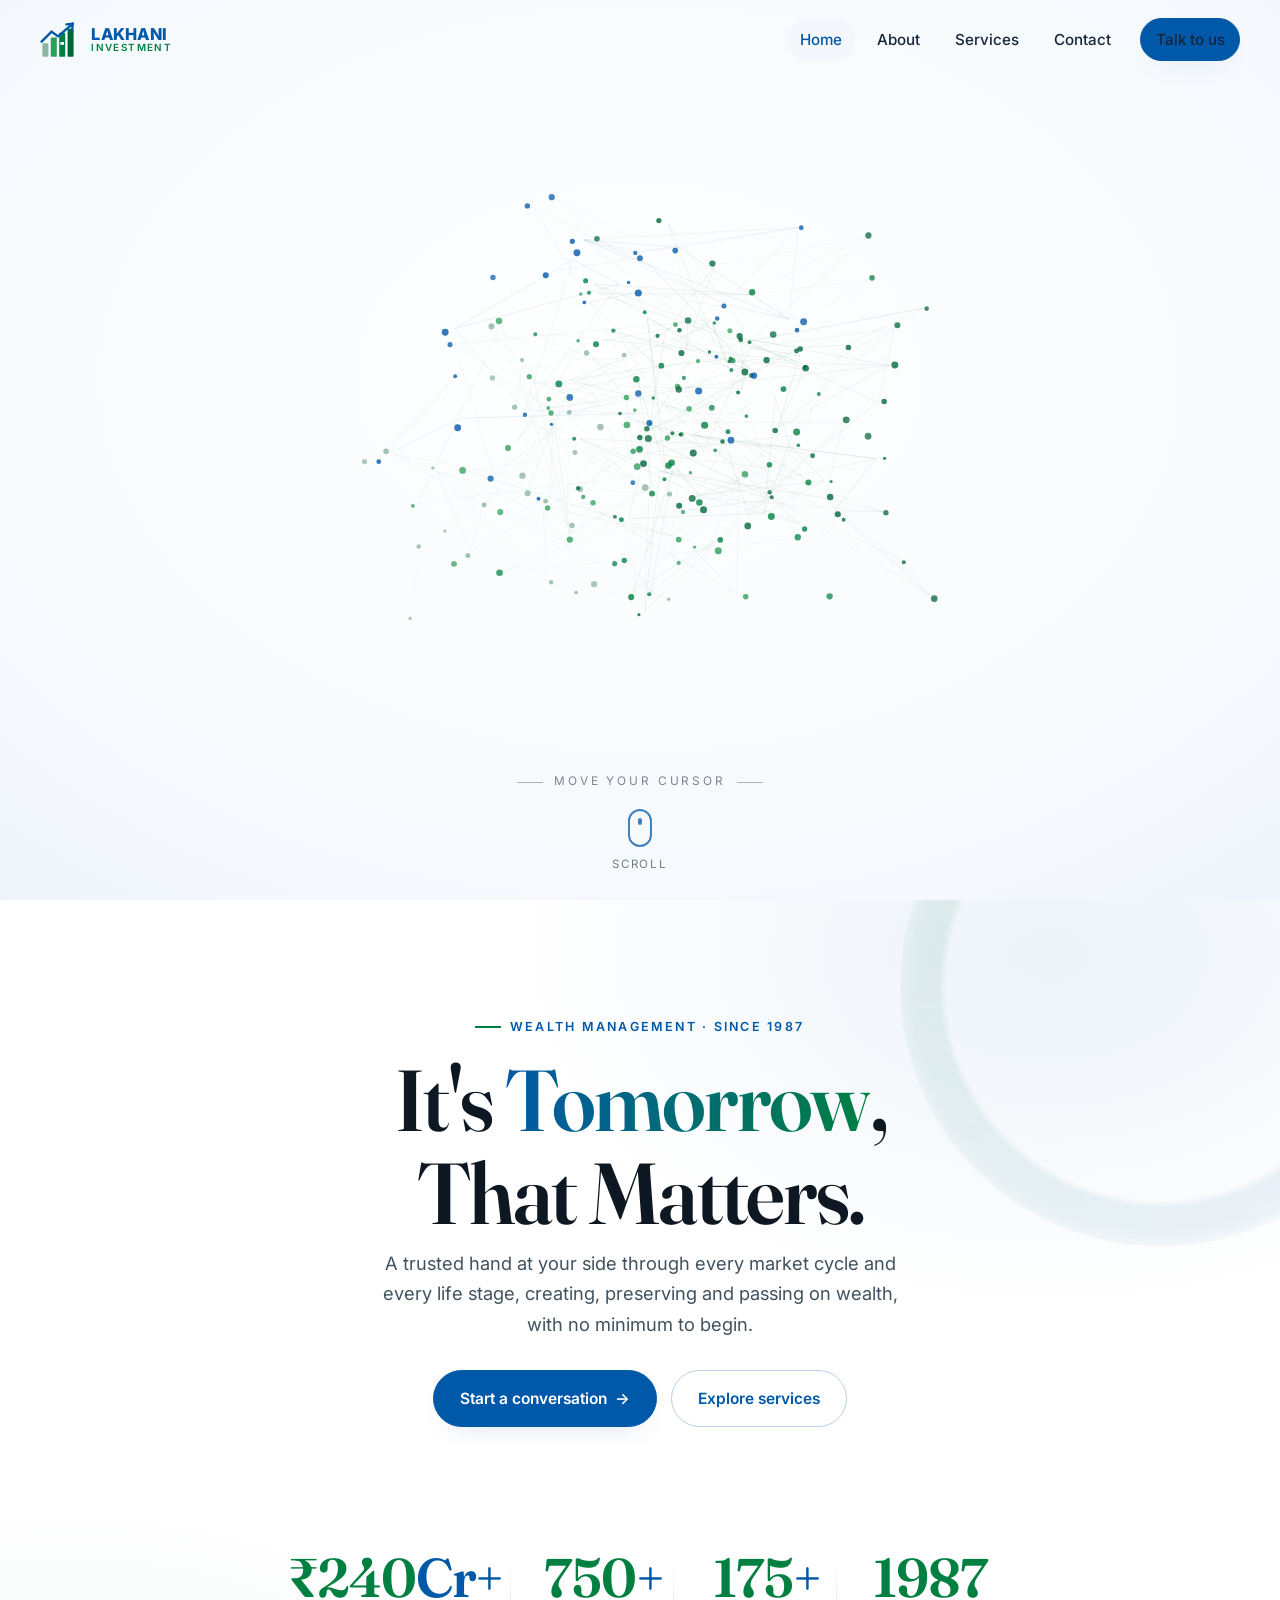
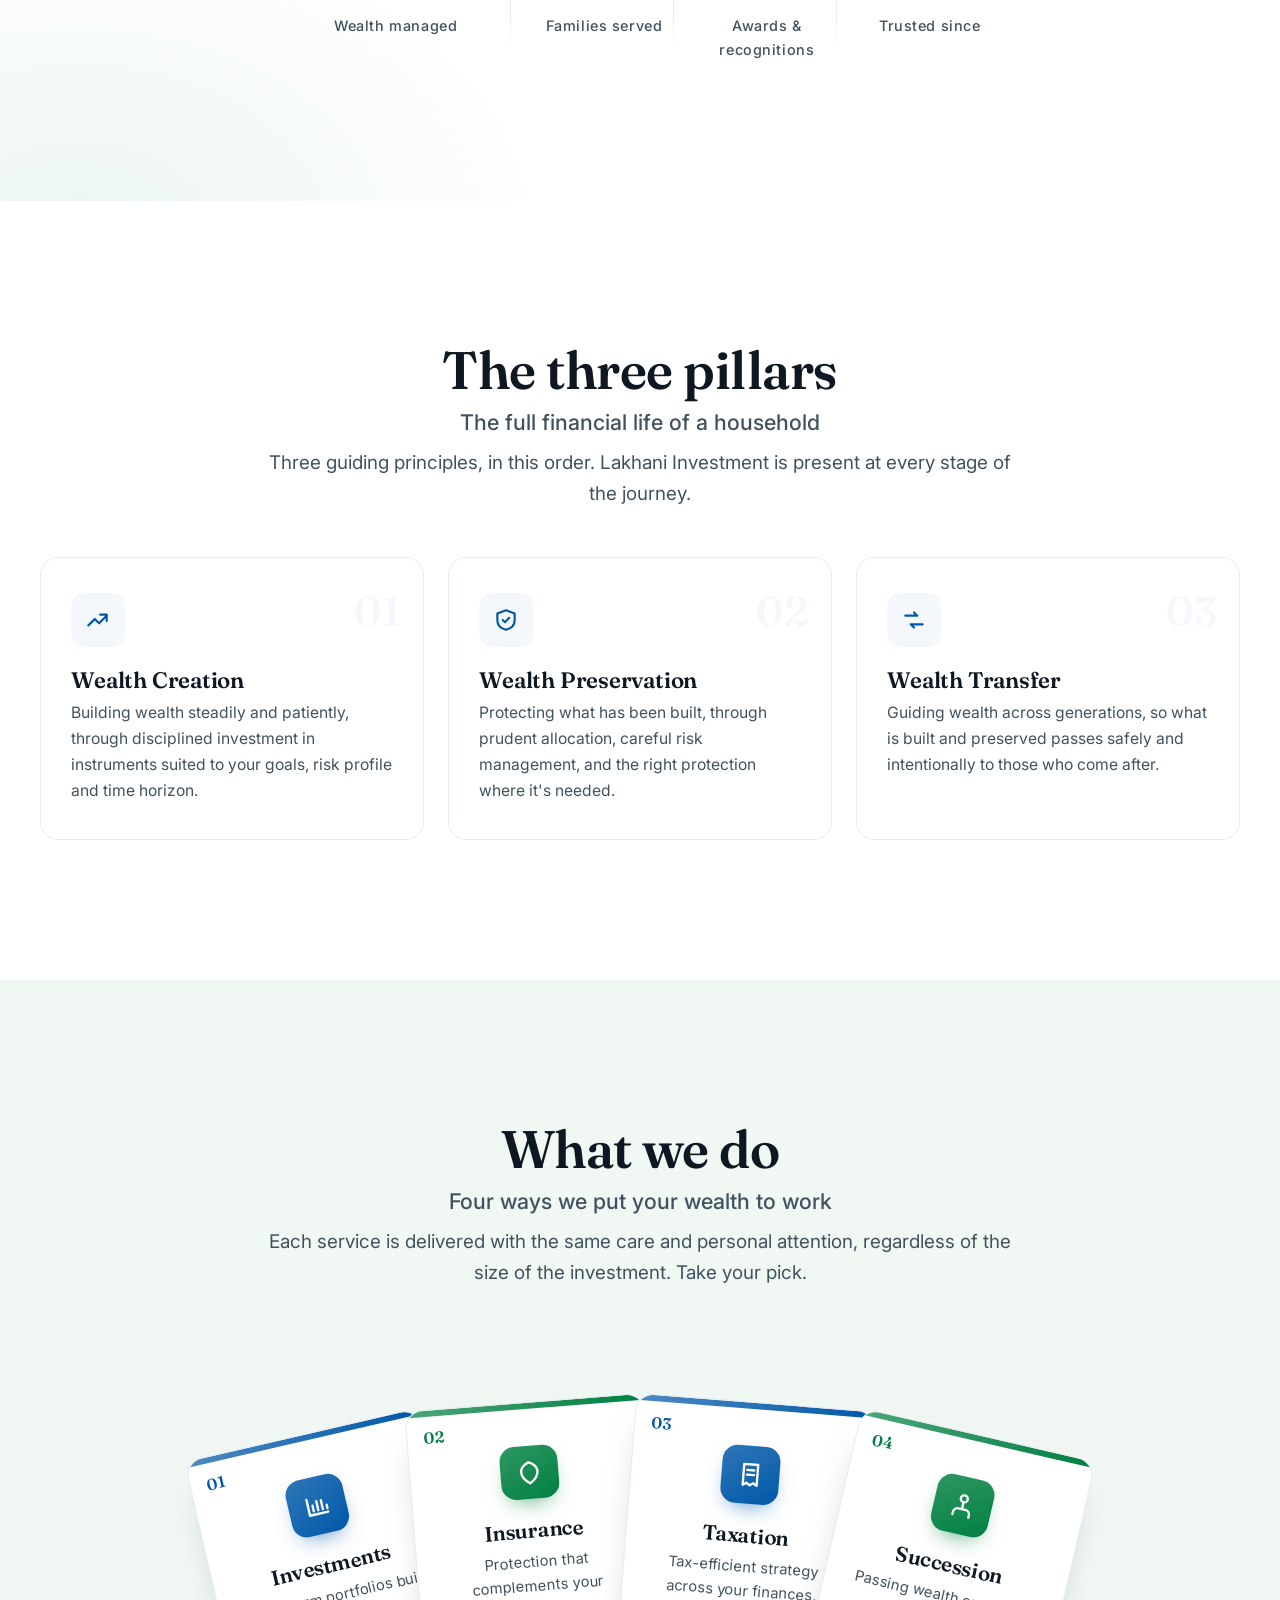
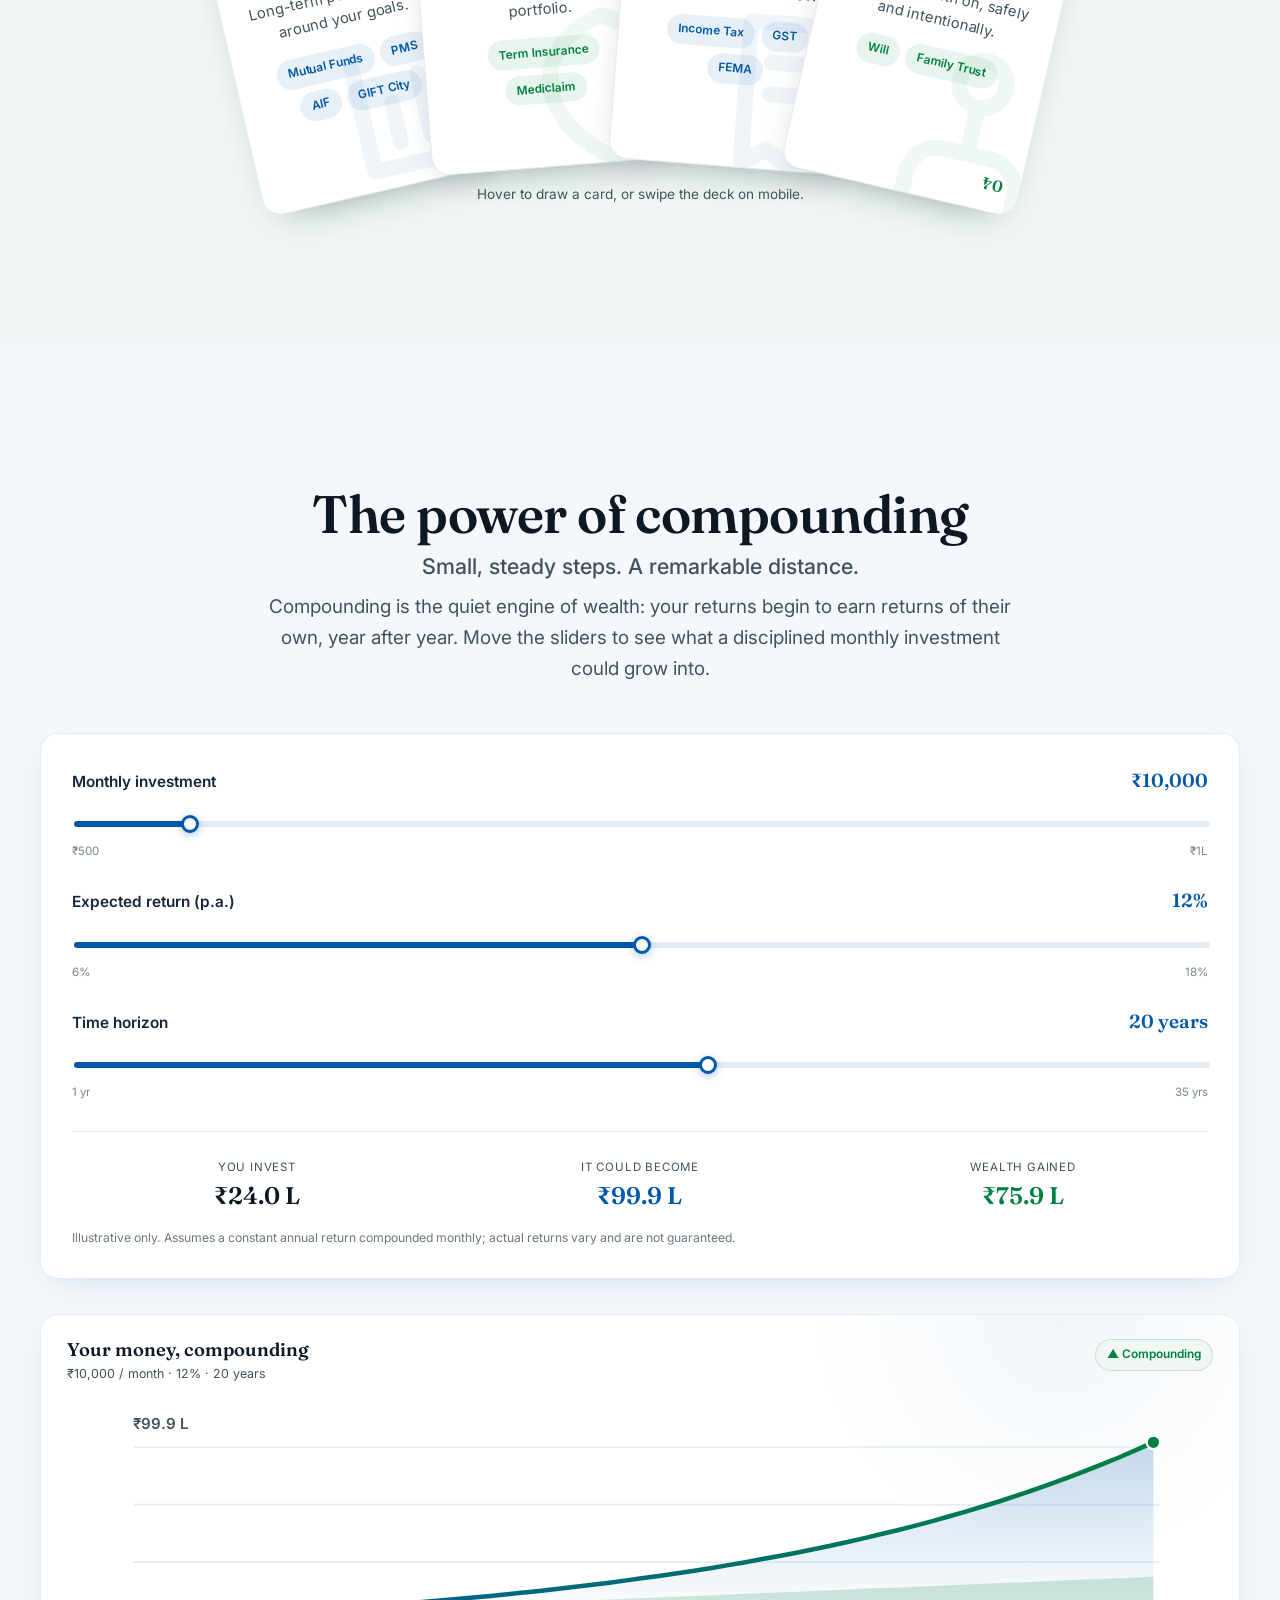
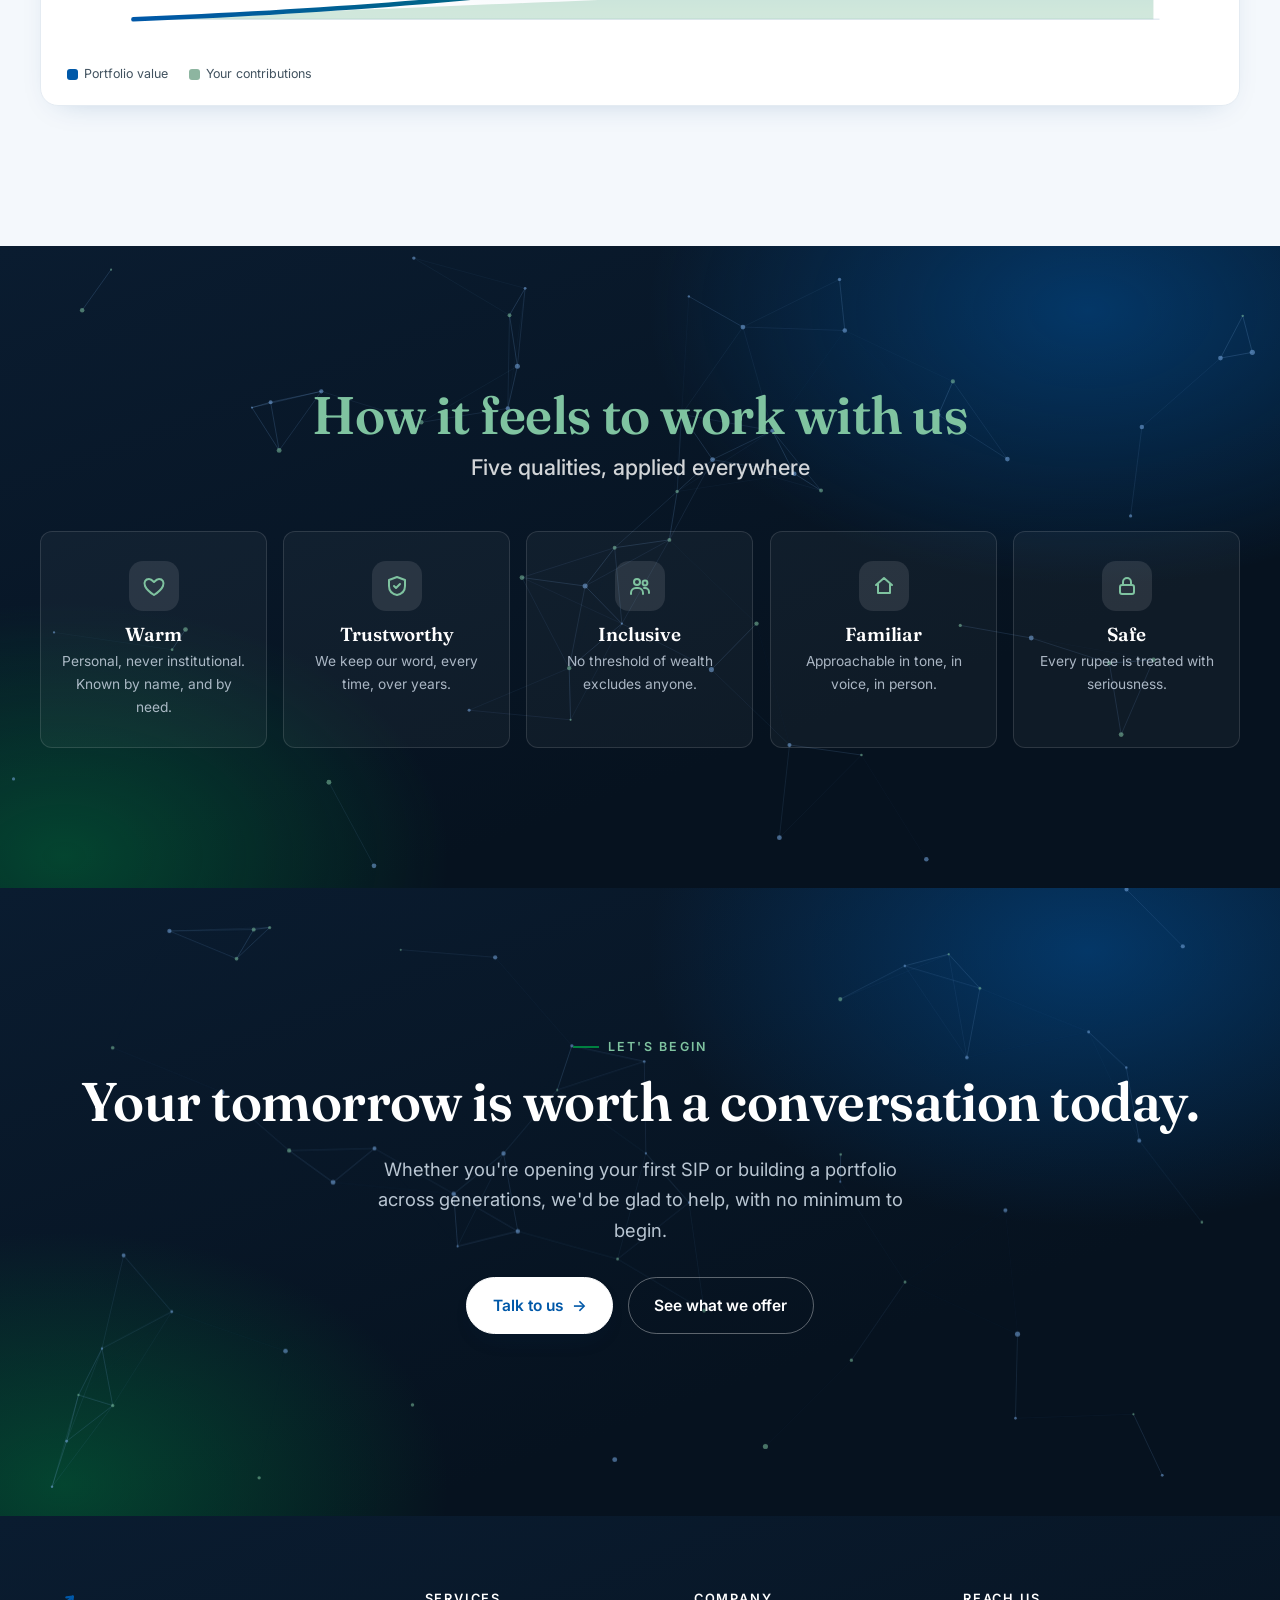
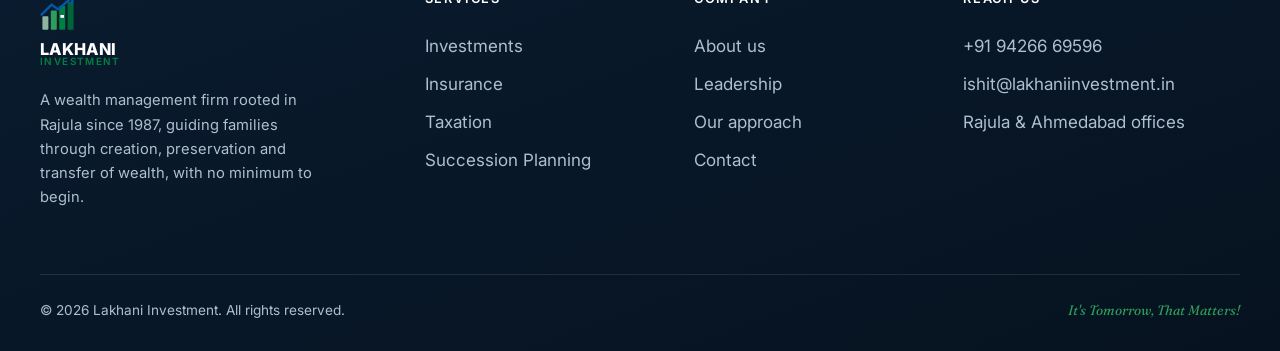
==== index.html @ 60e050d9 "Split services into dedicated detail pages Turn services.html into an overview hub (card deck linkin" ====
<!DOCTYPE html>
<html lang="en">
<head>
  <meta charset="UTF-8" />
  <meta name="viewport" content="width=device-width, initial-scale=1.0" />
  <title>Lakhani Investment · It's Tomorrow, That Matters!</title>
  <meta name="description" content="Lakhani Investment is a wealth management firm rooted in Rajula, Gujarat since 1987, helping families create, preserve and transfer wealth. No minimum to begin." />
  <link rel="icon" type="image/png" href="assets/logo.png" />
  <link rel="preconnect" href="https://fonts.googleapis.com" />
  <link rel="preconnect" href="https://fonts.gstatic.com" crossorigin />
  <link href="https://fonts.googleapis.com/css2?family=Fraunces:ital,opsz,wght@0,9..144,500;0,9..144,600;0,9..144,700;1,9..144,500;1,9..144,600&family=Inter:wght@400;500;600;700;800&display=swap" rel="stylesheet" />
  <link rel="stylesheet" href="css/styles.css" />
</head>
<body>
  <div id="nav-root"></div>

  <!-- ============ INTERACTIVE INTRO ============ -->
  <section class="intro" id="top">
    <canvas id="logo-canvas"></canvas>
    <p class="intro-hint">Move your cursor</p>
    <a class="scroll-cue" href="#hero-content" aria-label="Scroll to content"><span class="mouse"></span>Scroll</a>
  </section>

  <!-- ============ HERO MESSAGE ============ -->
  <section class="hero-content" id="hero-content">
    <div class="hero-accent" data-parallax="0.06" aria-hidden="true"></div>
    <div class="wrap">
      <div class="hero-inner center">
        <span class="eyebrow reveal">Wealth management · since 1987</span>
        <h1 class="reveal" data-delay="1">It's <span class="grad">Tomorrow</span>,<br />That Matters.</h1>
        <p class="sub reveal" data-delay="2">A trusted hand at your side through every market cycle and every life stage, creating, preserving and passing on wealth, with no minimum to begin.</p>
        <div class="hero-cta reveal" data-delay="3">
          <a class="btn" href="contact.html#talk">Start a conversation <span class="arr">→</span></a>
          <a class="btn btn--ghost" href="services.html">Explore services</a>
        </div>
        <div class="stats-strip reveal" data-delay="4">
          <div class="stat">
            <div class="num">₹<span data-count="240">0</span><span class="suf">Cr+</span></div>
            <div class="lbl">Wealth managed</div>
          </div>
          <div class="stat">
            <div class="num"><span data-count="750">0</span><span class="suf">+</span></div>
            <div class="lbl">Families served</div>
          </div>
          <div class="stat">
            <div class="num"><span data-count="175">0</span><span class="suf">+</span></div>
            <div class="lbl">Awards &amp; recognitions</div>
          </div>
          <div class="stat">
            <div class="num"><span data-count="1987" data-group="false">0</span></div>
            <div class="lbl">Trusted since</div>
          </div>
        </div>
      </div>
    </div>
  </section>

  <!-- ============ THREE PILLARS ============ -->
  <section class="section">
    <div class="wrap">
      <div class="section-head center reveal">
        <span class="eyebrow">The three pillars</span>
        <h2>The full financial life of a household</h2>
        <p class="lead">Three guiding principles, in this order. Lakhani Investment is present at every stage of the journey.</p>
      </div>
      <div class="pillars">
        <article class="pillar reveal" data-delay="1">
          <div class="picon">
            <svg width="26" height="26" viewBox="0 0 24 24" fill="none" stroke="currentColor" stroke-width="2" stroke-linecap="round" stroke-linejoin="round"><path d="M3 17l6-6 4 4 7-7"/><path d="M14 7h6v6"/></svg>
          </div>
          <h3>Wealth Creation</h3>
          <p>Building wealth steadily and patiently, through disciplined investment in instruments suited to your goals, risk profile and time horizon.</p>
        </article>
        <article class="pillar reveal" data-delay="2">
          <div class="picon">
            <svg width="26" height="26" viewBox="0 0 24 24" fill="none" stroke="currentColor" stroke-width="2" stroke-linecap="round" stroke-linejoin="round"><path d="M12 3l8 3v6c0 5-3.5 8-8 9-4.5-1-8-4-8-9V6z"/><path d="M9 12l2 2 4-4"/></svg>
          </div>
          <h3>Wealth Preservation</h3>
          <p>Protecting what has been built, through prudent allocation, careful risk management, and the right protection where it's needed.</p>
        </article>
        <article class="pillar reveal" data-delay="3">
          <div class="picon">
            <svg width="26" height="26" viewBox="0 0 24 24" fill="none" stroke="currentColor" stroke-width="2" stroke-linecap="round" stroke-linejoin="round"><path d="M4 8h11l-3-3M20 16H9l3 3"/></svg>
          </div>
          <h3>Wealth Transfer</h3>
          <p>Guiding wealth across generations, so what is built and preserved passes safely and intentionally to those who come after.</p>
        </article>
      </div>
    </div>
  </section>

  <!-- ============ SERVICES PREVIEW ============ -->
  <section class="section tint-green">
    <div class="wrap">
      <div class="section-head center reveal">
        <span class="eyebrow">What we do</span>
        <h2>Four ways we put your wealth to work</h2>
        <p class="lead">Each service is delivered with the same care and personal attention, regardless of the size of the investment. Take your pick.</p>
      </div>

      <div class="deck reveal" data-delay="1">
        <a class="deck-card" style="--rot:-13deg;--lift:32px;--z:1" id="investments" href="investments.html">
          <span class="dc-rank tl">01</span>
          <span class="dc-rank br">01</span>
          <span class="dc-suit"><svg viewBox="0 0 24 24" fill="none" stroke="currentColor" stroke-width="2" stroke-linecap="round" stroke-linejoin="round"><path d="M4 19V5M4 19h16M8 16v-5M12 16V8M16 16v-8M20 16v-3"/></svg></span>
          <span class="dc-icon"><svg width="28" height="28" viewBox="0 0 24 24" fill="none" stroke="currentColor" stroke-width="2" stroke-linecap="round" stroke-linejoin="round"><path d="M4 19V5M4 19h16M8 16v-5M12 16V8M16 16v-8M20 16v-3"/></svg></span>
          <h3>Investments</h3>
          <p>Long-term portfolios built around your goals.</p>
          <ul><li>Mutual Funds</li><li>PMS</li><li>AIF</li><li>GIFT City</li></ul>
          <span class="dc-draw">Draw this card <span class="arr">→</span></span>
        </a>

        <a class="deck-card is-green" style="--rot:-4.5deg;--lift:7px;--z:2" id="insurance" href="insurance.html">
          <span class="dc-rank tl">02</span>
          <span class="dc-rank br">02</span>
          <span class="dc-suit"><svg viewBox="0 0 24 24" fill="none" stroke="currentColor" stroke-width="2" stroke-linecap="round" stroke-linejoin="round"><path d="M12 3s7 2 7 8c0 5-4 8-7 10-3-2-7-5-7-10 0-6 7-8 7-8z"/></svg></span>
          <span class="dc-icon"><svg width="28" height="28" viewBox="0 0 24 24" fill="none" stroke="currentColor" stroke-width="2" stroke-linecap="round" stroke-linejoin="round"><path d="M12 3s7 2 7 8c0 5-4 8-7 10-3-2-7-5-7-10 0-6 7-8 7-8z"/></svg></span>
          <h3>Insurance</h3>
          <p>Protection that complements your portfolio.</p>
          <ul><li>Term Insurance</li><li>Mediclaim</li></ul>
          <span class="dc-draw">Draw this card <span class="arr">→</span></span>
        </a>

        <a class="deck-card" style="--rot:4.5deg;--lift:7px;--z:3" id="taxation" href="taxation.html">
          <span class="dc-rank tl">03</span>
          <span class="dc-rank br">03</span>
          <span class="dc-suit"><svg viewBox="0 0 24 24" fill="none" stroke="currentColor" stroke-width="2" stroke-linecap="round" stroke-linejoin="round"><path d="M6 3h12v18l-3-2-3 2-3-2-3 2zM9 8h6M9 12h6"/></svg></span>
          <span class="dc-icon"><svg width="28" height="28" viewBox="0 0 24 24" fill="none" stroke="currentColor" stroke-width="2" stroke-linecap="round" stroke-linejoin="round"><path d="M6 3h12v18l-3-2-3 2-3-2-3 2zM9 8h6M9 12h6"/></svg></span>
          <h3>Taxation</h3>
          <p>Tax-efficient strategy across your finances.</p>
          <ul><li>Income Tax</li><li>GST</li><li>FEMA</li></ul>
          <span class="dc-draw">Draw this card <span class="arr">→</span></span>
        </a>

        <a class="deck-card is-green" style="--rot:13deg;--lift:32px;--z:4" id="succession" href="succession.html">
          <span class="dc-rank tl">04</span>
          <span class="dc-rank br">04</span>
          <span class="dc-suit"><svg viewBox="0 0 24 24" fill="none" stroke="currentColor" stroke-width="2" stroke-linecap="round" stroke-linejoin="round"><path d="M12 3a3 3 0 100 6 3 3 0 000-6zM5 21v-2a4 4 0 014-4h6a4 4 0 014 4v2M12 9v6"/></svg></span>
          <span class="dc-icon"><svg width="28" height="28" viewBox="0 0 24 24" fill="none" stroke="currentColor" stroke-width="2" stroke-linecap="round" stroke-linejoin="round"><path d="M12 3a3 3 0 100 6 3 3 0 000-6zM5 21v-2a4 4 0 014-4h6a4 4 0 014 4v2M12 9v6"/></svg></span>
          <h3>Succession</h3>
          <p>Passing wealth on, safely and intentionally.</p>
          <ul><li>Will</li><li>Family Trust</li></ul>
          <span class="dc-draw">Draw this card <span class="arr">→</span></span>
        </a>
      </div>
      <p class="deck-hint reveal" data-delay="2">Hover to draw a card, or swipe the deck on mobile.</p>
    </div>
  </section>

  <!-- ============ POWER OF COMPOUNDING ============ -->
  <section class="section tint" id="compounding">
    <div class="wrap">
      <div class="section-head center reveal">
        <span class="eyebrow">The power of compounding</span>
        <h2>Small, steady steps. A remarkable distance.</h2>
        <p class="lead">Compounding is the quiet engine of wealth: your returns begin to earn returns of their own, year after year. Move the sliders to see what a disciplined monthly investment could grow into.</p>
      </div>

      <div class="calc reveal" data-delay="1">
        <!-- controls -->
        <div class="calc-controls">
          <div class="ctrl">
            <div class="ctrl-top"><label for="cMonthly">Monthly investment</label><output id="oMonthly">₹10,000</output></div>
            <input id="cMonthly" type="range" min="500" max="100000" step="500" value="10000" />
            <div class="ctrl-scale"><span>₹500</span><span>₹1L</span></div>
          </div>
          <div class="ctrl">
            <div class="ctrl-top"><label for="cRate">Expected return (p.a.)</label><output id="oRate">12%</output></div>
            <input id="cRate" type="range" min="6" max="18" step="0.5" value="12" />
            <div class="ctrl-scale"><span>6%</span><span>18%</span></div>
          </div>
          <div class="ctrl">
            <div class="ctrl-top"><label for="cYears">Time horizon</label><output id="oYears">20 years</output></div>
            <input id="cYears" type="range" min="1" max="35" step="1" value="20" />
            <div class="ctrl-scale"><span>1 yr</span><span>35 yrs</span></div>
          </div>

          <div class="calc-outputs">
            <div class="co">
              <span class="co-lbl">You invest</span>
              <span class="co-val" id="oInvested">₹24.0 L</span>
            </div>
            <div class="co is-grow">
              <span class="co-lbl">It could become</span>
              <span class="co-val" id="oValue">₹1.00 Cr</span>
            </div>
            <div class="co is-gain">
              <span class="co-lbl">Wealth gained</span>
              <span class="co-val" id="oGain">₹75.9 L</span>
            </div>
          </div>
          <p class="calc-note">Illustrative only. Assumes a constant annual return compounded monthly; actual returns vary and are not guaranteed.</p>
        </div>

        <!-- chart -->
        <div class="chart-card reveal" data-delay="1">
          <div class="cc-top">
            <div>
              <span class="cc-title">Your money, compounding</span>
              <span class="cc-sub" id="ccSub">₹10,000 / month · 12% · 20 years</span>
            </div>
            <span class="cc-badge">▲ Compounding</span>
          </div>
          <svg class="growth-chart" id="compChart" viewBox="0 0 760 170" role="img" aria-label="A chart showing how monthly investments compound into a larger portfolio value over time">
            <defs>
              <linearGradient id="ccArea" x1="0" y1="0" x2="0" y2="1">
                <stop offset="0" stop-color="#0058a8" stop-opacity="0.22" />
                <stop offset="1" stop-color="#0058a8" stop-opacity="0" />
              </linearGradient>
              <linearGradient id="ccLine" x1="0" y1="0" x2="1" y2="0">
                <stop offset="0" stop-color="#0058a8" />
                <stop offset="1" stop-color="#008040" />
              </linearGradient>
            </defs>
            <g class="cc-grid">
              <line x1="44" y1="146" x2="724" y2="146" />
              <line x1="44" y1="108" x2="724" y2="108" />
              <line x1="44" y1="70" x2="724" y2="70" />
              <line x1="44" y1="32" x2="724" y2="32" />
            </g>
            <path class="gl-area" id="cValArea" d="" fill="url(#ccArea)" />
            <path class="gl-contrib" id="cConArea" d="" />
            <path class="gl-line" id="cValLine" d="" fill="none" stroke="url(#ccLine)" stroke-width="3" pathLength="1" />
            <circle class="gl-end" id="cEnd" r="4.5" cx="0" cy="0" />
            <text class="cc-ymax" id="cYMax" x="44" y="20">₹1 Cr</text>
          </svg>
          <div class="cc-foot">
            <span><i class="k blue"></i>Portfolio value</span>
            <span><i class="k green"></i>Your contributions</span>
          </div>
        </div>
      </div>
    </div>
  </section>

  <!-- ============ BRAND PERSONALITY ============ -->
  <section class="section ink-bg" data-fx-net data-fx-dark>
    <div class="wrap">
      <div class="section-head center reveal">
        <span class="eyebrow" style="color:#7fc3a0">How it feels to work with us</span>
        <h2>Five qualities, applied everywhere</h2>
      </div>
      <div class="values">
        <div class="value reveal" data-delay="1">
          <div class="vicon"><svg width="24" height="24" viewBox="0 0 24 24" fill="none" stroke="currentColor" stroke-width="2" stroke-linecap="round" stroke-linejoin="round"><path d="M12 21s-7-4.5-9-9C1.5 8 3.5 5 7 5c2 0 3 1 5 3 2-2 3-3 5-3 3.5 0 5.5 3 4 7-2 4.5-9 9-9 9z"/></svg></div>
          <h4>Warm</h4><p>Personal, never institutional. Known by name, and by need.</p>
        </div>
        <div class="value reveal" data-delay="2">
          <div class="vicon"><svg width="24" height="24" viewBox="0 0 24 24" fill="none" stroke="currentColor" stroke-width="2" stroke-linecap="round" stroke-linejoin="round"><path d="M12 3l8 3v6c0 5-3.5 8-8 9-4.5-1-8-4-8-9V6z"/><path d="M9 12l2 2 4-4"/></svg></div>
          <h4>Trustworthy</h4><p>We keep our word, every time, over years.</p>
        </div>
        <div class="value reveal" data-delay="3">
          <div class="vicon"><svg width="24" height="24" viewBox="0 0 24 24" fill="none" stroke="currentColor" stroke-width="2" stroke-linecap="round" stroke-linejoin="round"><circle cx="9" cy="8" r="3"/><circle cx="17" cy="9" r="2.4"/><path d="M3 20v-1a5 5 0 015-5h2a5 5 0 015 5v1M16 14h1a4 4 0 014 4v1"/></svg></div>
          <h4>Inclusive</h4><p>No threshold of wealth excludes anyone.</p>
        </div>
        <div class="value reveal" data-delay="4">
          <div class="vicon"><svg width="24" height="24" viewBox="0 0 24 24" fill="none" stroke="currentColor" stroke-width="2" stroke-linecap="round" stroke-linejoin="round"><path d="M4 11l8-7 8 7M6 10v9h12v-9"/></svg></div>
          <h4>Familiar</h4><p>Approachable in tone, in voice, in person.</p>
        </div>
        <div class="value reveal" data-delay="4">
          <div class="vicon"><svg width="24" height="24" viewBox="0 0 24 24" fill="none" stroke="currentColor" stroke-width="2" stroke-linecap="round" stroke-linejoin="round"><rect x="5" y="11" width="14" height="9" rx="2"/><path d="M8 11V8a4 4 0 018 0v3"/></svg></div>
          <h4>Safe</h4><p>Every rupee is treated with seriousness.</p>
        </div>
      </div>
    </div>
  </section>

  <!-- ============ CTA ============ -->
  <section class="section ink-bg cta-band" data-fx-net data-fx-dark>
    <div class="wrap">
      <div class="reveal">
        <span class="eyebrow" style="color:#7fc3a0">Let's begin</span>
        <h2>Your tomorrow is worth a conversation today.</h2>
        <p>Whether you're opening your first SIP or building a portfolio across generations, we'd be glad to help, with no minimum to begin.</p>
        <div class="hero-cta">
          <a class="btn btn--white" href="contact.html#talk">Talk to us <span class="arr">→</span></a>
          <a class="btn btn--ghost" style="color:#fff;border-color:rgba(255,255,255,0.35)" href="services.html">See what we offer</a>
        </div>
      </div>
    </div>
  </section>

  <div id="footer-root"></div>

  <script src="js/components.js"></script>
  <script src="js/main.js"></script>
  <script src="js/hero.js"></script>
  <script src="js/fx.js"></script>
  <script src="js/compound.js"></script>
</body>
</html>
---- css/styles.css ----
/* ============================================================
   Lakhani Investment - brand stylesheet
   Blue #0058A8 (primary) · Green #008040 (secondary)
   Fraunces (headlines) · Inter (body)
   ============================================================ */

:root {
  --blue: #0058a8;
  --blue-deep: #003f7d;
  --blue-ink: #16263a;
  --green: #008040;
  --green-soft: #2e9e5b;
  --green-muted: #8db5a0;
  --ink: #0e1822;
  --body: #41525f;
  --line: #e4ebf2;
  --bg: #ffffff;
  --bg-tint: #f4f8fc;
  --bg-tint-green: #f1f8f3;
  --white: #ffffff;

  --serif: "Fraunces", Georgia, "Times New Roman", serif;
  --sans: "Inter", system-ui, -apple-system, "Segoe UI", sans-serif;

  --maxw: 1200px;
  --radius: 18px;
  --radius-sm: 12px;
  --shadow: 0 18px 50px -24px rgba(0, 63, 125, 0.35);
  --shadow-soft: 0 10px 30px -18px rgba(0, 63, 125, 0.28);
  --ease: cubic-bezier(0.22, 1, 0.36, 1);
}

* { box-sizing: border-box; }

html { scroll-behavior: smooth; -webkit-text-size-adjust: 100%; }

body {
  margin: 0;
  font-family: var(--sans);
  color: var(--body);
  background: var(--bg);
  line-height: 1.65;
  font-size: 17px;
  overflow-x: hidden;
  -webkit-font-smoothing: antialiased;
}

h1, h2, h3, h4 {
  font-family: var(--serif);
  color: var(--ink);
  font-weight: 600;
  line-height: 1.08;
  letter-spacing: -0.01em;
  margin: 0 0 0.4em;
  font-optical-sizing: auto;
}

p { margin: 0 0 1.1em; }
a { color: var(--blue); text-decoration: none; }
img { max-width: 100%; display: block; }

.wrap { width: min(100% - 44px, var(--maxw)); margin-inline: auto; }
.narrow { width: min(100% - 44px, 820px); margin-inline: auto; }

.eyebrow {
  font-family: var(--sans);
  font-weight: 600;
  font-size: 0.78rem;
  letter-spacing: 0.18em;
  text-transform: uppercase;
  color: var(--blue);
  display: inline-flex;
  align-items: center;
  gap: 0.55rem;
  margin-bottom: 1rem;
}
.eyebrow::before {
  content: "";
  width: 26px; height: 2px;
  background: var(--green);
  display: inline-block;
}

.lead { font-size: 1.18rem; color: var(--body); }

/* ---------- buttons ---------- */
.btn {
  --bg: var(--blue);
  display: inline-flex;
  align-items: center;
  gap: 0.55rem;
  padding: 0.92rem 1.6rem;
  border-radius: 999px;
  font-family: var(--sans);
  font-weight: 600;
  font-size: 0.97rem;
  background: var(--bg);
  color: #fff;
  border: 1.5px solid var(--bg);
  cursor: pointer;
  transition: transform 0.35s var(--ease), box-shadow 0.35s var(--ease), background 0.3s;
  box-shadow: var(--shadow-soft);
}
.btn:hover { transform: translateY(-3px); box-shadow: 0 22px 40px -20px rgba(0,63,125,0.55); }
.btn .arr { transition: transform 0.35s var(--ease); }
.btn:hover .arr { transform: translateX(4px); }
.btn--ghost {
  background: transparent; color: var(--blue);
  border-color: rgba(0,88,168,0.28); box-shadow: none;
}
.btn--ghost:hover { background: var(--blue); color: #fff; border-color: var(--blue); }
.btn--green { --bg: var(--green); }
.btn--white { --bg: #fff; color: var(--blue); border-color: #fff; }

/* ---------- header / nav ---------- */
.site-header {
  position: fixed;
  inset: 0 0 auto 0;
  z-index: 100;
  padding: 18px 0;
  transition: background 0.4s var(--ease), padding 0.4s var(--ease), box-shadow 0.4s var(--ease);
}
.site-header.scrolled {
  background: rgba(255,255,255,0.82);
  backdrop-filter: saturate(150%) blur(14px);
  -webkit-backdrop-filter: saturate(150%) blur(14px);
  padding: 11px 0;
  box-shadow: 0 1px 0 var(--line), 0 12px 30px -26px rgba(0,63,125,0.5);
}
.nav { display: flex; align-items: center; justify-content: space-between; gap: 1.5rem; }
.brand { display: flex; align-items: center; gap: 0.7rem; }
.brand .logo-icon { width: 40px; height: 40px; flex: none; }
.brand .wordmark { display: flex; flex-direction: column; line-height: 1; }
.brand .wordmark b {
  font-family: var(--sans); font-weight: 800; letter-spacing: 0.02em;
  font-size: 1.02rem; color: var(--blue);
}
.brand .wordmark span {
  font-family: var(--sans); font-weight: 600; letter-spacing: 0.14em;
  font-size: 0.62rem; color: var(--green); text-transform: uppercase;
}
.nav-links { display: flex; align-items: center; gap: 0.4rem; }
.nav-links a {
  font-family: var(--sans); font-weight: 500; font-size: 0.95rem;
  color: var(--blue-ink); padding: 0.5rem 0.9rem; border-radius: 999px;
  position: relative; transition: color 0.25s, background 0.25s;
}
.nav-links a:hover, .nav-links a.active { color: var(--blue); background: var(--bg-tint); }
.nav-cta { margin-left: 0.5rem; }
.nav-toggle {
  display: none; width: 44px; height: 44px; border: none; background: var(--bg-tint);
  border-radius: 12px; cursor: pointer; position: relative;
}
.nav-toggle span, .nav-toggle span::before, .nav-toggle span::after {
  content: ""; position: absolute; left: 12px; width: 20px; height: 2px;
  background: var(--blue-ink); border-radius: 2px; transition: 0.3s var(--ease);
}
.nav-toggle span { top: 21px; }
.nav-toggle span::before { top: -6px; }
.nav-toggle span::after { top: 6px; }
body.menu-open .nav-toggle span { background: transparent; }
body.menu-open .nav-toggle span::before { top: 0; transform: rotate(45deg); }
body.menu-open .nav-toggle span::after { top: 0; transform: rotate(-45deg); }

/* ---------- hero ---------- */
.hero {
  position: relative;
  min-height: 100svh;
  display: flex;
  align-items: center;
  padding: 120px 0 70px;
  overflow: hidden;
  background:
    radial-gradient(1100px 620px at 78% 18%, rgba(0,88,168,0.08), transparent 60%),
    radial-gradient(900px 560px at 12% 88%, rgba(0,128,64,0.09), transparent 60%),
    var(--bg);
}
#hero-canvas {
  position: absolute; inset: 0; width: 100%; height: 100%;
  z-index: 1; cursor: crosshair;
}
.hero .wrap { position: relative; z-index: 3; pointer-events: none; }
.hero-inner { max-width: 760px; }
.hero-inner > * { pointer-events: auto; }
.hero h1, .hero-content h1 {
  font-size: clamp(2.7rem, 7vw, 5.4rem);
  font-weight: 600;
  letter-spacing: -0.02em;
  margin-bottom: 0.5rem;
}
.hero h1 .grad, .hero-content h1 .grad {
  background: linear-gradient(100deg, var(--blue) 0%, var(--green) 100%);
  -webkit-background-clip: text; background-clip: text; color: transparent;
}
.hero .tagline, .hero-content .tagline {
  font-family: var(--serif); font-style: italic; font-weight: 500;
  color: var(--green); font-size: clamp(1.1rem, 2.4vw, 1.55rem);
  margin-bottom: 1.4rem;
}
.hero .sub, .hero-content .sub { font-size: 1.15rem; max-width: 540px; margin-bottom: 1.9rem; }
/* centered hero variant */
.hero-inner.center { margin-inline: auto; text-align: center; display: flex; flex-direction: column; align-items: center; }
.hero-inner.center .sub { margin-left: auto; margin-right: auto; }
.hero-inner.center .hero-cta { justify-content: center; }
.hero-content .stats-strip { width: 100%; max-width: 720px; margin-top: clamp(2.6rem, 5vw, 3.8rem); }

/* ---------- interactive intro stage ---------- */
.intro {
  position: relative;
  height: 100svh;
  min-height: 560px;
  overflow: hidden;
  background:
    radial-gradient(1100px 760px at 50% 42%, #ffffff 0%, var(--bg-tint) 78%, #eaf1f8 100%);
}
#logo-canvas { position: absolute; inset: 0; width: 100%; height: 100%; z-index: 1; cursor: crosshair; }
.intro-hint {
  position: absolute; left: 50%; bottom: 108px; transform: translateX(-50%);
  z-index: 2; margin: 0; pointer-events: none;
  font-size: 0.74rem; letter-spacing: 0.24em; text-transform: uppercase;
  color: var(--blue-ink); opacity: 0.55; display: flex; align-items: center; gap: 0.7rem;
  animation: hintPulse 3s var(--ease) infinite;
}
.intro-hint::before, .intro-hint::after { content: ""; width: 26px; height: 1px; background: currentColor; opacity: 0.6; }
@keyframes hintPulse { 0%,100% { opacity: 0.4; } 50% { opacity: 0.7; } }

/* ---------- hero message stage ---------- */
.hero-content {
  position: relative; overflow: hidden;
  padding: clamp(86px, 13vh, 150px) 0;
  background:
    radial-gradient(900px 600px at 82% 6%, rgba(0,88,168,0.07), transparent 60%),
    radial-gradient(820px 560px at 6% 104%, rgba(0,128,64,0.08), transparent 60%),
    var(--bg);
}
.hero-content .hero-inner { max-width: 820px; position: relative; z-index: 2; }
.hero-accent {
  position: absolute; z-index: 1; top: -120px; right: -140px;
  width: 520px; height: 520px; border-radius: 50%; pointer-events: none;
  background: conic-gradient(from 140deg, rgba(0,88,168,0.10), rgba(0,128,64,0.12), rgba(0,88,168,0.10));
  filter: blur(8px); opacity: 0.7;
  -webkit-mask: radial-gradient(circle, transparent 58%, #000 60%, #000 72%, transparent 74%);
          mask: radial-gradient(circle, transparent 58%, #000 60%, #000 72%, transparent 74%);
}
.hero-cta { display: flex; flex-wrap: wrap; gap: 0.9rem; margin-bottom: 2.6rem; }

/* chips */
.chips-label {
  font-size: 0.74rem; letter-spacing: 0.16em; text-transform: uppercase;
  color: var(--body); font-weight: 600; margin-bottom: 0.8rem; opacity: 0.8;
}
.chips { display: flex; flex-wrap: wrap; gap: 0.6rem; }
.chip {
  display: inline-flex; align-items: center; gap: 0.5rem;
  padding: 0.55rem 1.05rem; border-radius: 999px;
  background: rgba(255,255,255,0.7);
  border: 1.5px solid var(--line);
  font-family: var(--sans); font-weight: 500; font-size: 0.92rem;
  color: var(--blue-ink); cursor: pointer;
  backdrop-filter: blur(6px);
  transition: transform 0.3s var(--ease), border-color 0.3s, color 0.3s, background 0.3s, box-shadow 0.3s;
}
.chip .dot { width: 8px; height: 8px; border-radius: 50%; background: var(--green); transition: transform 0.3s var(--ease); }
.chip:hover {
  transform: translateY(-3px); color: var(--blue); border-color: var(--blue);
  background: #fff; box-shadow: var(--shadow-soft);
}
.chip:hover .dot { transform: scale(1.5); }

.scroll-cue {
  position: absolute; left: 50%; bottom: 26px; transform: translateX(-50%);
  z-index: 3; display: flex; flex-direction: column; align-items: center; gap: 0.5rem;
  font-size: 0.72rem; letter-spacing: 0.16em; text-transform: uppercase; color: var(--body);
  opacity: 0.75;
}
.scroll-cue .mouse {
  width: 24px; height: 38px; border: 2px solid var(--blue); border-radius: 14px; position: relative;
}
.scroll-cue .mouse::after {
  content: ""; position: absolute; left: 50%; top: 7px; transform: translateX(-50%);
  width: 4px; height: 7px; background: var(--blue); border-radius: 2px;
  animation: wheel 1.6s var(--ease) infinite;
}
@keyframes wheel { 0%{opacity:0;transform:translate(-50%,0)} 30%{opacity:1} 100%{opacity:0;transform:translate(-50%,12px)} }

/* ---------- sections ---------- */
section { position: relative; }
.section { padding: clamp(72px, 11vw, 140px) 0; }
.section-head { max-width: 760px; margin-bottom: 3rem; }
.section-head.center { margin-inline: auto; text-align: center; }
/* The short section label leads as the dominant heading; the descriptive
   line beneath it is demoted to a supporting subhead. */
.section-head .eyebrow {
  display: block;
  font-family: var(--serif);
  font-weight: 600;
  font-size: clamp(2rem, 4.6vw, 3.3rem);
  line-height: 1.08;
  letter-spacing: -0.01em;
  text-transform: none;
  color: var(--ink);
  margin-bottom: 0.5rem;
}
.section-head .eyebrow::before { display: none; }
.section-head h2 {
  font-family: var(--sans);
  font-weight: 500;
  font-size: clamp(1.05rem, 2.1vw, 1.35rem);
  line-height: 1.5;
  letter-spacing: 0;
  color: var(--body);
}
.section-head.center h2 { max-width: 34ch; margin-inline: auto; }
.ink-bg .section-head h2 { color: rgba(255, 255, 255, 0.82); }
.tint { background: var(--bg-tint); }
.tint-green { background: var(--bg-tint-green); }
.ink-bg {
  background:
    radial-gradient(800px 500px at 85% 10%, rgba(0,88,168,0.5), transparent 55%),
    radial-gradient(700px 460px at 5% 95%, rgba(0,128,64,0.45), transparent 55%),
    linear-gradient(160deg, #0a1c30, #06121f 70%);
  color: #cdd9e6;
}
.ink-bg h1, .ink-bg h2, .ink-bg h3 { color: #fff; }

/* ---------- stats ---------- */
.stats-strip {
  display: grid; grid-template-columns: repeat(4, 1fr); gap: 1.4rem;
}
.stat { padding: 1.4rem 0.5rem; position: relative; text-align: center; }
.stat::after {
  content: ""; position: absolute; right: 0; top: 18%; height: 64%; width: 1px;
  background: linear-gradient(transparent, var(--line), transparent);
}
.stat:last-child::after { display: none; }
.stat .num {
  font-family: var(--serif); font-weight: 600; color: var(--green);
  font-size: clamp(2.2rem, 5vw, 3.4rem); line-height: 1; letter-spacing: -0.02em;
}
.stat .num .suf { color: var(--blue); }
.stat .lbl {
  margin-top: 0.5rem; font-size: 0.9rem; font-weight: 500;
  letter-spacing: 0.04em; color: var(--body);
}

/* ---------- pillars ---------- */
.pillars { display: grid; grid-template-columns: repeat(3, 1fr); gap: 1.5rem; counter-reset: pil; }
.pillar {
  background: #fff; border: 1px solid var(--line); border-radius: var(--radius);
  padding: 2.2rem 1.9rem; position: relative; overflow: hidden;
  transition: transform 0.5s var(--ease), box-shadow 0.5s var(--ease), border-color 0.5s;
}
.pillar::before {
  counter-increment: pil; content: "0" counter(pil);
  position: absolute; top: 1.2rem; right: 1.4rem;
  font-family: var(--serif); font-size: 2.6rem; color: var(--bg-tint); font-weight: 600;
  transition: color 0.5s;
}
.pillar::after {
  content: ""; position: absolute; left: 0; top: 0; height: 100%; width: 4px;
  background: linear-gradient(var(--blue), var(--green)); transform: scaleY(0);
  transform-origin: top; transition: transform 0.5s var(--ease);
}
.pillar:hover { transform: translateY(-8px); box-shadow: var(--shadow); border-color: transparent; }
.pillar:hover::after { transform: scaleY(1); }
.pillar:hover::before { color: rgba(0,128,64,0.18); }
.pillar .picon {
  width: 54px; height: 54px; border-radius: 14px; display: grid; place-items: center;
  background: var(--bg-tint); color: var(--blue); margin-bottom: 1.3rem;
  transition: background 0.5s, color 0.5s;
}
.pillar:hover .picon { background: var(--blue); color: #fff; }
.pillar h3 { font-size: 1.4rem; margin-bottom: 0.5rem; }
.pillar p { font-size: 0.98rem; margin: 0; }

/* ---------- service cards ---------- */
.svc-grid { display: grid; grid-template-columns: repeat(2, 1fr); gap: 1.4rem; }
.svc {
  display: flex; gap: 1.3rem; padding: 2rem; border-radius: var(--radius);
  background: #fff; border: 1px solid var(--line); scroll-margin-top: 110px;
  transition: transform 0.5s var(--ease), box-shadow 0.5s var(--ease);
}
.svc:hover { transform: translateY(-6px); box-shadow: var(--shadow); }
.svc .ticon {
  flex: none; width: 56px; height: 56px; border-radius: 16px; display: grid; place-items: center;
  background: linear-gradient(150deg, var(--blue), var(--blue-deep)); color: #fff;
}
.svc.is-green .ticon { background: linear-gradient(150deg, var(--green-soft), var(--green)); }
.svc h3 { font-size: 1.3rem; margin-bottom: 0.35rem; }
.svc p { font-size: 0.96rem; margin-bottom: 0.8rem; }
.svc ul { list-style: none; padding: 0; margin: 0; display: flex; flex-wrap: wrap; gap: 0.5rem; }
.svc ul li {
  font-size: 0.82rem; font-weight: 500; color: var(--blue-ink);
  background: var(--bg-tint); border-radius: 999px; padding: 0.3rem 0.8rem;
}
.svc.is-green ul li { background: var(--bg-tint-green); color: var(--green); }

/* ---------- personality / values ---------- */
.values { display: grid; grid-template-columns: repeat(5, 1fr); gap: 1rem; }
.value {
  text-align: center; padding: 1.8rem 1rem; border-radius: var(--radius-sm);
  background: rgba(255,255,255,0.04); border: 1px solid rgba(255,255,255,0.12);
  transition: transform 0.5s var(--ease), background 0.5s, border-color 0.5s;
}
.value:hover { transform: translateY(-6px); background: rgba(255,255,255,0.09); border-color: rgba(255,255,255,0.28); }
.value .vicon {
  width: 50px; height: 50px; margin: 0 auto 0.9rem; border-radius: 14px; display: grid; place-items: center;
  background: rgba(255,255,255,0.1); color: #7fc3a0;
}
.value h4 { color: #fff; font-size: 1.18rem; margin-bottom: 0.3rem; }
.value p { font-size: 0.86rem; margin: 0; color: rgba(205,217,230,0.82); }

/* ---------- split feature ---------- */
.split { display: grid; grid-template-columns: 1fr 1fr; gap: clamp(2rem, 5vw, 4.5rem); align-items: center; }
.split.flip .split-media { order: 2; }
.feature-card {
  position: relative; border-radius: var(--radius); overflow: hidden;
  background: linear-gradient(150deg, #06121f, #0a2138); color: #fff;
  padding: 2.6rem; box-shadow: var(--shadow); min-height: 340px;
  display: flex; flex-direction: column; justify-content: flex-end;
}
.feature-card .fc-ring {
  position: absolute; width: 320px; height: 320px; border-radius: 50%;
  border: 1px solid rgba(255,255,255,0.12); top: -120px; right: -90px;
}
.feature-card .fc-ring.two { width: 220px; height: 220px; top: -70px; right: -40px; border-color: rgba(0,128,64,0.4); }
.feature-card .quote { font-family: var(--serif); font-size: 1.5rem; line-height: 1.4; color: #fff; }
.feature-card .by { margin-top: 1rem; font-size: 0.9rem; color: #8fb3cf; }

/* ---------- CTA band ---------- */
.cta-band { text-align: center; }
.cta-band h2 { color: #fff; font-size: clamp(2.1rem, 5vw, 3.4rem); }
.cta-band p { color: rgba(205,217,230,0.9); font-size: 1.15rem; max-width: 560px; margin: 0 auto 2rem; }
.cta-band .hero-cta { justify-content: center; }

/* ---------- page hero (subpages) ---------- */
.page-hero { padding: 150px 0 60px; position: relative; overflow: hidden;
  background: radial-gradient(900px 480px at 80% 0%, rgba(0,88,168,0.08), transparent 60%),
    radial-gradient(700px 420px at 8% 120%, rgba(0,128,64,0.08), transparent 60%), var(--bg); }
.page-hero h1 { font-size: clamp(2.4rem, 6vw, 4.2rem); }
.page-hero p { font-size: 1.18rem; max-width: 620px; }
.page-hero .chips { margin-top: 1.6rem; }

/* ---------- timeline ---------- */
.timeline { position: relative; margin-top: 1rem; padding-left: 28px; }
/* faint static track */
.timeline::before { content: ""; position: absolute; left: 7px; top: 6px; bottom: 6px; width: 2px;
  background: var(--line); border-radius: 2px; }
/* scroll-driven colour fill, height set from JS via --tl-fill (px) */
.tl-fill { position: absolute; left: 7px; top: 6px; width: 2px; border-radius: 2px;
  height: var(--tl-fill, 0px);
  background: linear-gradient(var(--blue), var(--green));
  transition: height 0.25s linear; }
.tl-item { position: relative; padding: 0 0 1.8rem; }
.tl-item::before { content: ""; position: absolute; left: -28px; top: 4px; width: 16px; height: 16px;
  border-radius: 50%; background: #fff; border: 3px solid var(--line);
  transition: border-color 0.4s var(--ease), background 0.4s var(--ease),
              box-shadow 0.4s var(--ease), transform 0.4s var(--ease); }
/* lit as the fill front passes each dot */
.tl-item.lit::before { border-color: var(--blue); background: var(--blue);
  box-shadow: 0 0 0 4px rgba(0, 88, 168, 0.14); transform: scale(1.05); }
.tl-item.lit:last-child::before { border-color: var(--green); background: var(--green);
  box-shadow: 0 0 0 4px rgba(0, 128, 64, 0.16); }
.tl-item .yr { font-family: var(--serif); font-weight: 600; color: var(--green); font-size: 1.2rem; }
.tl-item h4 { margin: 0.2rem 0 0.2rem; font-size: 1.12rem; }
.tl-item p { font-size: 0.95rem; margin: 0; }

/* ---------- leader profile ---------- */
.leader { display: grid; grid-template-columns: 0.85fr 1.15fr; gap: clamp(2rem,5vw,4rem); align-items: center; }
.leader-card {
  border-radius: var(--radius); overflow: hidden; box-shadow: var(--shadow);
  background: linear-gradient(160deg, #0a2138, #06121f); color: #fff; padding: 2.4rem; position: relative;
}
.leader-card .badge {
  display: inline-block; font-size: 0.72rem; letter-spacing: 0.14em; text-transform: uppercase;
  background: rgba(255,255,255,0.12); padding: 0.4rem 0.9rem; border-radius: 999px; margin-bottom: 1rem; color: #9fd3b6;
}
.leader-card h3 { color: #fff; font-size: 1.9rem; }
.leader-card .role { color: #8fb3cf; font-weight: 500; margin-bottom: 1.2rem; }
.creds { list-style: none; padding: 0; margin: 1.2rem 0 0; display: grid; gap: 0.7rem; }
.creds li { display: flex; gap: 0.7rem; font-size: 0.92rem; color: rgba(205,217,230,0.92); }
.creds li b { color: #fff; }
.creds li .yr { color: var(--green-soft); font-weight: 600; }

/* ---------- contact ---------- */
.contact-grid { display: grid; grid-template-columns: 1fr 1fr; gap: 1.4rem; }
.office {
  background: #fff; border: 1px solid var(--line); border-radius: var(--radius); padding: 2rem;
  transition: transform 0.5s var(--ease), box-shadow 0.5s var(--ease);
}
.office:hover { transform: translateY(-6px); box-shadow: var(--shadow); }
.office .city { display: flex; align-items: center; gap: 0.6rem; }
.office .city h3 { margin: 0; font-size: 1.4rem; }
.office address { font-style: normal; color: var(--body); margin: 0.8rem 0 0; }
.contact-rows { display: grid; gap: 0.9rem; margin: 1.5rem 0 0; }
.crow { display: flex; align-items: center; gap: 0.9rem; padding: 0.9rem 1.1rem; border-radius: var(--radius-sm);
  background: var(--bg-tint); }
.crow .ci { width: 40px; height: 40px; border-radius: 11px; flex: none; display: grid; place-items: center;
  background: #fff; color: var(--blue); box-shadow: var(--shadow-soft); }
.crow b { display: block; color: var(--ink); font-size: 0.78rem; letter-spacing: 0.1em; text-transform: uppercase; }
.crow a, .crow span { color: var(--body); }

.form { background: #fff; border: 1px solid var(--line); border-radius: var(--radius); padding: 2rem; }
.field { margin-bottom: 1.1rem; }
.field label { display: block; font-size: 0.82rem; font-weight: 600; color: var(--ink); margin-bottom: 0.4rem; letter-spacing: 0.02em; }
.field input, .field select, .field textarea {
  width: 100%; padding: 0.85rem 1rem; border: 1.5px solid var(--line); border-radius: 12px;
  font-family: var(--sans); font-size: 0.97rem; color: var(--ink); background: var(--bg-tint);
  transition: border-color 0.25s, background 0.25s, box-shadow 0.25s;
}
.field input:focus, .field select:focus, .field textarea:focus {
  outline: none; border-color: var(--blue); background: #fff; box-shadow: 0 0 0 4px rgba(0,88,168,0.1);
}
.field textarea { resize: vertical; min-height: 120px; }

/* ---------- footer ---------- */
.site-footer { background: linear-gradient(160deg, #0a1c30, #06121f); color: #aebfce; padding: 72px 0 30px; }
.footer-top { display: grid; grid-template-columns: 1.5fr 1fr 1fr 1.2fr; gap: 2.4rem; }
.site-footer h5 { color: #fff; font-family: var(--sans); font-weight: 600; font-size: 0.8rem;
  letter-spacing: 0.14em; text-transform: uppercase; margin: 0 0 1.1rem; }
.site-footer a { color: #aebfce; display: block; padding: 0.32rem 0; transition: color 0.25s, transform 0.25s; }
.site-footer a:hover { color: #fff; transform: translateX(3px); }
.footer-brand .wordmark b { color: #fff; }
.footer-brand p { font-size: 0.92rem; max-width: 280px; margin-top: 1rem; }
.footer-bottom { margin-top: 3rem; padding-top: 1.5rem; border-top: 1px solid rgba(255,255,255,0.1);
  display: flex; justify-content: space-between; flex-wrap: wrap; gap: 1rem; font-size: 0.85rem; }
.footer-bottom .tag { font-family: var(--serif); font-style: italic; color: var(--green-soft); }

/* ---------- scroll reveal ---------- */
.reveal { opacity: 0; transform: translateY(34px); transition: opacity 0.9s var(--ease), transform 0.9s var(--ease); will-change: opacity, transform; }
.reveal.in { opacity: 1; transform: none; }
.reveal[data-delay="1"] { transition-delay: 0.08s; }
.reveal[data-delay="2"] { transition-delay: 0.16s; }
.reveal[data-delay="3"] { transition-delay: 0.24s; }
.reveal[data-delay="4"] { transition-delay: 0.32s; }
.reveal-x { opacity: 0; transform: translateX(-40px); transition: opacity 0.9s var(--ease), transform 0.9s var(--ease); }
.reveal-x.in { opacity: 1; transform: none; }

/* scroll progress bar */
.progress { position: fixed; top: 0; left: 0; height: 3px; width: 0; z-index: 200;
  background: linear-gradient(90deg, var(--blue), var(--green)); transition: width 0.1s linear; }

/* ---------- interactive FX ---------- */
/* cursor spotlight on cards */
.fx-spot { isolation: isolate; }
.fx-spot > *:not(.fx-glow) { position: relative; z-index: 1; }
.fx-glow {
  position: absolute; inset: 0; border-radius: inherit; pointer-events: none; z-index: 0;
  opacity: 0; transition: opacity 0.45s var(--ease);
  background: radial-gradient(240px circle at var(--mx, 50%) var(--my, 50%),
    var(--fx-glow, rgba(0, 88, 168, 0.13)), transparent 62%);
}
.fx-spot:hover .fx-glow { opacity: 1; }
.svc.is-green { --fx-glow: rgba(0, 128, 64, 0.13); }
.feature-card, .leader-card { --fx-glow: rgba(127, 195, 160, 0.16); }
.crow { --fx-glow: rgba(0, 88, 168, 0.10); }

/* particle-network canvas backgrounds */
[data-fx-net] { position: relative; }
[data-fx-net] > .wrap { position: relative; z-index: 1; }
.fx-net-canvas { position: absolute; inset: 0; width: 100%; height: 100%; z-index: 0; pointer-events: none; }

/* ---------- self-drawing growth chart ---------- */
.who-split { align-items: center; }
.chart-card {
  background: #fff; border: 1px solid var(--line); border-radius: var(--radius);
  padding: 1.5rem 1.6rem 1.3rem; box-shadow: var(--shadow-soft);
  position: relative; overflow: hidden;
}
.chart-card::before {
  content: ""; position: absolute; inset: 0; pointer-events: none;
  background: radial-gradient(420px circle at 85% 0%, rgba(0, 88, 168, 0.05), transparent 60%);
}
.cc-top { display: flex; align-items: flex-start; justify-content: space-between; gap: 1rem; position: relative; }
.cc-title { display: block; font-family: "Fraunces", serif; font-weight: 600; font-size: 1.15rem; color: var(--ink); line-height: 1.2; }
.cc-sub { display: block; font-size: 0.78rem; color: var(--body); margin-top: 0.2rem; }
.cc-badge {
  flex: none; font-size: 0.74rem; font-weight: 600; color: var(--green);
  background: var(--bg-tint-green); border: 1px solid rgba(0, 128, 64, 0.18);
  border-radius: 999px; padding: 0.32rem 0.7rem; white-space: nowrap;
}
.growth-chart { display: block; width: 100%; height: auto; margin: 0.9rem 0 0.4rem; overflow: visible; }
.cc-grid line { stroke: var(--line); stroke-width: 1; }

.gl-bar {
  fill: var(--green-muted); opacity: 0.55;
  transform: scaleY(0); transform-box: fill-box; transform-origin: bottom;
}
.gl-area { opacity: 0; }
.gl-line {
  stroke-dasharray: 1; stroke-dashoffset: 1; stroke-linecap: round; stroke-linejoin: round;
}
.gl-dot {
  fill: var(--blue); transform: scale(0); transform-box: fill-box; transform-origin: center;
}

/* animate when the card scrolls in */
.chart-card.in .gl-bar {
  transition: transform 0.7s var(--ease);
  transition-delay: calc(0.06s * var(--i));
  transform: scaleY(1);
}
.chart-card.in .gl-area {
  transition: opacity 0.8s ease 0.7s;
  opacity: 1;
}
.chart-card.in .gl-line {
  transition: stroke-dashoffset 1.5s var(--ease) 0.45s;
  stroke-dashoffset: 0;
}
.chart-card.in .gl-dot {
  transition: transform 0.45s var(--ease);
  transition-delay: calc(0.6s + 0.13s * var(--i));
  transform: scale(1);
}

.cc-foot {
  display: flex; gap: 1.3rem; margin-top: 0.5rem;
  font-size: 0.78rem; color: var(--body);
}
.cc-foot span { display: inline-flex; align-items: center; gap: 0.4rem; }
.cc-foot .k { width: 11px; height: 11px; border-radius: 3px; display: inline-block; }
.cc-foot .k.blue { background: var(--blue); }
.cc-foot .k.green { background: var(--green-muted); }

/* ---------- compounding calculator ---------- */
.calc {
  display: grid; grid-template-columns: 1fr;
  gap: clamp(1.5rem, 3vw, 2.2rem);
}
.calc-controls {
  background: #fff; border: 1px solid var(--line); border-radius: var(--radius);
  padding: clamp(1.4rem, 2.4vw, 2rem); box-shadow: var(--shadow-soft);
}
.ctrl { margin-bottom: 1.5rem; }
.ctrl:last-of-type { margin-bottom: 0; }
.ctrl-top { display: flex; justify-content: space-between; align-items: baseline; margin-bottom: 0.7rem; gap: 1rem; }
.ctrl-top label { font-weight: 600; color: var(--blue-ink); font-size: 0.96rem; }
.ctrl-top output { font-family: var(--serif); font-weight: 600; color: var(--blue); font-size: 1.18rem; white-space: nowrap; }
.ctrl-scale { display: flex; justify-content: space-between; margin-top: 0.45rem; font-size: 0.72rem; color: var(--body); opacity: 0.7; }

.ctrl input[type="range"] {
  -webkit-appearance: none; appearance: none; width: 100%; height: 6px; border-radius: 999px;
  background: linear-gradient(90deg, var(--blue) 0%, var(--blue) var(--p, 50%), var(--line) var(--p, 50%), var(--line) 100%);
  outline: none; cursor: pointer;
}
.ctrl input[type="range"]::-webkit-slider-thumb {
  -webkit-appearance: none; appearance: none; width: 18px; height: 18px; border-radius: 50%;
  background: #fff; border: 3px solid var(--blue); box-shadow: 0 2px 8px rgba(0, 88, 168, 0.35);
  transition: transform 0.15s ease;
}
.ctrl input[type="range"]::-webkit-slider-thumb:hover { transform: scale(1.14); }
.ctrl input[type="range"]:active::-webkit-slider-thumb { transform: scale(1.2); }
.ctrl input[type="range"]::-moz-range-thumb {
  width: 18px; height: 18px; border: 3px solid var(--blue); border-radius: 50%;
  background: #fff; box-shadow: 0 2px 8px rgba(0, 88, 168, 0.35);
}
.ctrl input[type="range"]::-moz-range-track { height: 6px; border-radius: 999px; background: transparent; }

.calc-outputs {
  display: grid; grid-template-columns: repeat(3, 1fr); gap: 0.8rem;
  margin-top: 1.8rem; padding-top: 1.6rem; border-top: 1px solid var(--line);
}
.co { text-align: center; }
.co-lbl { display: block; font-size: 0.72rem; text-transform: uppercase; letter-spacing: 0.07em; color: var(--body); margin-bottom: 0.4rem; }
.co-val { display: block; font-family: var(--serif); font-weight: 600; font-size: clamp(1.1rem, 2.3vw, 1.5rem); color: var(--ink); line-height: 1.1; }
.co.is-grow .co-val { color: var(--blue); }
.co.is-gain .co-val { color: var(--green); }
.calc-note { margin: 1.2rem 0 0; font-size: 0.76rem; color: var(--body); opacity: 0.78; line-height: 1.5; }

/* chart additions for the calculator */
.gl-contrib { fill: rgba(0, 128, 64, 0.18); opacity: 0; }
.gl-end { fill: var(--green); stroke: #fff; stroke-width: 1.5; opacity: 0; transform: scale(0); transform-box: fill-box; transform-origin: center; }
.cc-ymax { font-family: "Inter", system-ui, sans-serif; font-weight: 600; font-size: 10px; fill: var(--body); }
.chart-card.in .gl-contrib { transition: opacity 0.8s ease 0.5s; opacity: 1; }
.chart-card.in .gl-end { transition: transform 0.5s var(--ease) 1.5s, opacity 0.4s ease 1.5s; transform: scale(1); opacity: 1; }

@media (max-width: 860px) {
  .calc { grid-template-columns: 1fr; }
}

/* ---------- services: deck of cards ---------- */
.deck {
  display: flex; justify-content: center; align-items: flex-end;
  padding: clamp(2rem, 5vw, 3.4rem) 0 1rem; min-height: 440px; perspective: 1500px;
}
.deck-card {
  --accent: var(--blue); --accent-rgb: 0, 88, 168;
  position: relative; flex: none; width: 240px; height: 366px;
  margin-inline: -32px;
  display: flex; flex-direction: column; align-items: center; text-align: center;
  background: #fff; border: 1px solid var(--line); border-radius: 18px;
  padding: 2.1rem 1.4rem 1.5rem; color: var(--ink); text-decoration: none;
  box-shadow: 0 18px 40px -24px rgba(10, 28, 48, 0.5);
  transform-origin: bottom center;
  transform: rotate(var(--rot)) translateY(var(--lift));
  z-index: var(--z); overflow: hidden; isolation: isolate;
  transition: transform 0.5s var(--ease), box-shadow 0.5s var(--ease), border-color 0.4s var(--ease);
}
.deck-card.is-green { --accent: var(--green); --accent-rgb: 0, 128, 64; }
.deck-card::before {
  content: ""; position: absolute; inset: 0 0 auto 0; height: 6px;
  background: linear-gradient(90deg, rgba(var(--accent-rgb), 0.7), var(--accent));
}
.dc-suit {
  position: absolute; right: -36px; bottom: -28px; z-index: 0;
  color: var(--accent); opacity: 0.06; pointer-events: none;
}
.dc-suit svg { width: 190px; height: 190px; }
.deck-card > *:not(.dc-suit):not(.dc-rank) { position: relative; z-index: 1; }
.dc-rank {
  position: absolute; z-index: 2; font-family: var(--serif); font-weight: 600; font-size: 1rem;
  color: var(--accent); letter-spacing: 0.02em;
}
.dc-rank.tl { top: 14px; left: 16px; }
.dc-rank.br { bottom: 14px; right: 16px; transform: rotate(180deg); }
.dc-icon {
  width: 58px; height: 58px; border-radius: 15px; display: grid; place-items: center;
  color: #fff; margin: 0.6rem auto 1.3rem;
  background: linear-gradient(150deg, rgba(var(--accent-rgb), 0.82), var(--accent));
  box-shadow: 0 10px 22px -10px rgba(var(--accent-rgb), 0.7);
}
.deck-card h3 { font-size: 1.3rem; margin: 0 0 0.45rem; }
.deck-card p { font-size: 0.92rem; color: var(--body); margin: 0 0 1rem; }
.deck-card ul {
  list-style: none; padding: 0; margin: 0; display: flex; flex-wrap: wrap;
  gap: 0.4rem; justify-content: center;
}
.deck-card li {
  font-size: 0.74rem; font-weight: 600; padding: 0.32rem 0.7rem; border-radius: 999px;
  background: rgba(var(--accent-rgb), 0.09); color: var(--accent);
}
.dc-draw {
  margin-top: auto; padding-top: 1rem; font-weight: 600; font-size: 0.86rem;
  color: var(--accent); opacity: 0; transform: translateY(6px);
  transition: opacity 0.4s var(--ease), transform 0.4s var(--ease);
}
.dc-draw .arr { transition: transform 0.3s var(--ease); display: inline-block; }
/* draw a card: lift it straight out of the fan */
.deck .deck-card:hover {
  transform: rotate(0deg) translateY(-30px) scale(1.05);
  box-shadow: 0 44px 70px -28px rgba(10, 28, 48, 0.55);
  border-color: rgba(var(--accent-rgb), 0.45); z-index: 20;
}
.deck .deck-card:hover .dc-draw { opacity: 1; transform: none; }
.deck .deck-card:hover .dc-draw .arr { transform: translateX(5px); }
/* fan the hand out when the deck scrolls into view */
.deck.in .deck-card { animation: fanIn 0.7s var(--ease) backwards; animation-delay: calc(0.08s * var(--z)); }
@keyframes fanIn {
  from { transform: rotate(0deg) translateY(8px) scale(0.95); opacity: 0; }
  to   { transform: rotate(var(--rot)) translateY(var(--lift)); opacity: 1; }
}
.deck-hint { text-align: center; font-size: 0.85rem; color: var(--body); opacity: 0.7; margin: 0.4rem 0 0; }

@media (hover: none) {
  .deck-hint { opacity: 0.7; }
}
@media (max-width: 760px) {
  .deck {
    flex-wrap: nowrap; overflow-x: auto; justify-content: flex-start; align-items: stretch;
    scroll-snap-type: x mandatory; -webkit-overflow-scrolling: touch;
    perspective: none; gap: 1rem; padding: 1rem 1.2rem 1.5rem; min-height: 0;
    scrollbar-width: none;
  }
  .deck::-webkit-scrollbar { display: none; }
  .deck-card {
    margin-inline: 0; width: 78vw; max-width: 300px; height: auto; min-height: 380px;
    transform: none !important; animation: none !important; scroll-snap-align: center;
  }
  .deck .deck-card:hover { transform: none !important; }
  .dc-draw { opacity: 1; transform: none; }
}

/* ---------- stylised Gujarat map (Contact) ---------- */
.gj-map { max-width: 540px; margin: 0 auto 3.2rem; }
.gj-map svg { display: block; width: 100%; height: auto; overflow: visible; }
.gj-land {
  fill: url(#gjFill); stroke: rgba(0, 88, 168, 0.4);
  stroke-width: 1.5; stroke-linejoin: round;
}
.gj-link {
  stroke: var(--blue); stroke-width: 1.6; stroke-linecap: round;
  stroke-dasharray: 0.014 0.03; opacity: 0.5;
}
.gj-core { fill: var(--blue); }
.gj-pin.is-green .gj-core { fill: var(--green); }
.gj-pulse {
  fill: var(--blue); transform-box: fill-box; transform-origin: center;
  animation: gjPulse 2.8s var(--ease) infinite;
}
.gj-pin.is-green .gj-pulse { fill: var(--green); }
.gj-pulse.two { animation-delay: 1.4s; }
@keyframes gjPulse {
  0%   { transform: scale(0.45); opacity: 0.55; }
  70%  { opacity: 0; }
  100% { transform: scale(3.2); opacity: 0; }
}
.gj-label {
  font-family: "Inter", system-ui, sans-serif; font-weight: 700;
  font-size: 13px; fill: var(--ink);
}
.gj-sub {
  font-family: "Inter", system-ui, sans-serif; font-weight: 500;
  font-size: 9.5px; fill: var(--body);
}

@media (prefers-reduced-motion: reduce) {
  * { animation: none !important; transition: none !important; }
  .reveal, .reveal-x { opacity: 1 !important; transform: none !important; }
  html { scroll-behavior: auto; }
  /* show the chart in its final drawn state without animating */
  .gl-bar { transform: scaleY(1) !important; }
  .gl-area { opacity: 1 !important; }
  .gl-line { stroke-dashoffset: 0 !important; }
  .gl-dot { transform: scale(1) !important; }
  .gl-contrib { opacity: 1 !important; }
  .gl-end { opacity: 1 !important; transform: scale(1) !important; }
  /* hide animated pulse rings, leave the solid markers */
  .gj-pulse { opacity: 0 !important; }
}

/* ---------- responsive ---------- */
@media (max-width: 960px) {
  .pillars, .svc-grid, .contact-grid { grid-template-columns: 1fr; }
  .values { grid-template-columns: repeat(2, 1fr); }
  .split, .leader { grid-template-columns: 1fr; }
  .split.flip .split-media { order: 0; }
  .footer-top { grid-template-columns: 1fr 1fr; }
}
@media (max-width: 760px) {
  .nav-links {
    position: fixed; inset: 0 0 0 auto; width: min(82vw, 340px);
    background: #fff; flex-direction: column; align-items: stretch; justify-content: flex-start;
    padding: 90px 24px 30px; gap: 0.3rem; transform: translateX(105%);
    transition: transform 0.45s var(--ease); box-shadow: -20px 0 60px -30px rgba(0,0,0,0.4); z-index: 90;
  }
  body.menu-open .nav-links { transform: none; }
  .nav-links a { padding: 0.85rem 1rem; font-size: 1.05rem; }
  .nav-cta { margin: 0.6rem 0 0; }
  .nav-toggle { display: block; z-index: 95; }
  .stats-strip { grid-template-columns: repeat(2, 1fr); gap: 0.5rem; }
  .stat::after { display: none; }
  .values { grid-template-columns: 1fr; }
  .footer-top { grid-template-columns: 1fr; gap: 1.6rem; }
  body { font-size: 16px; }
}
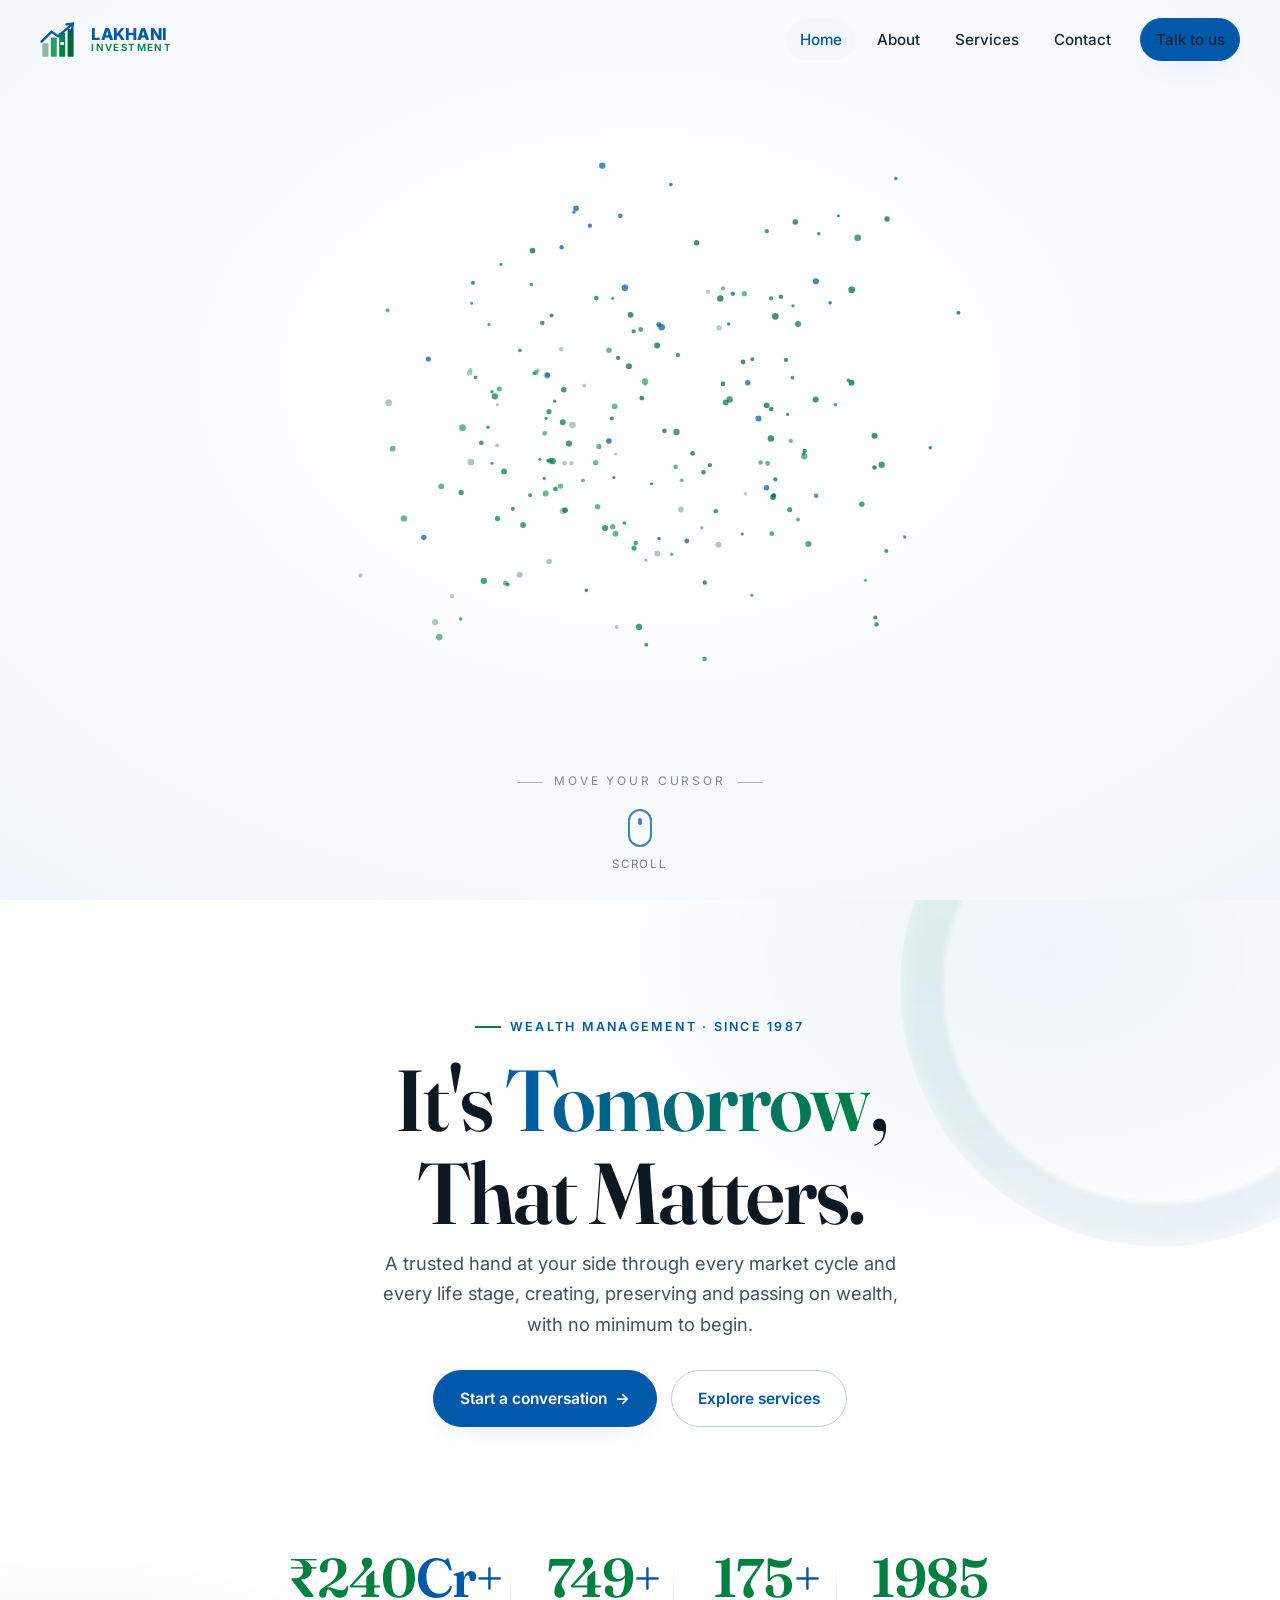
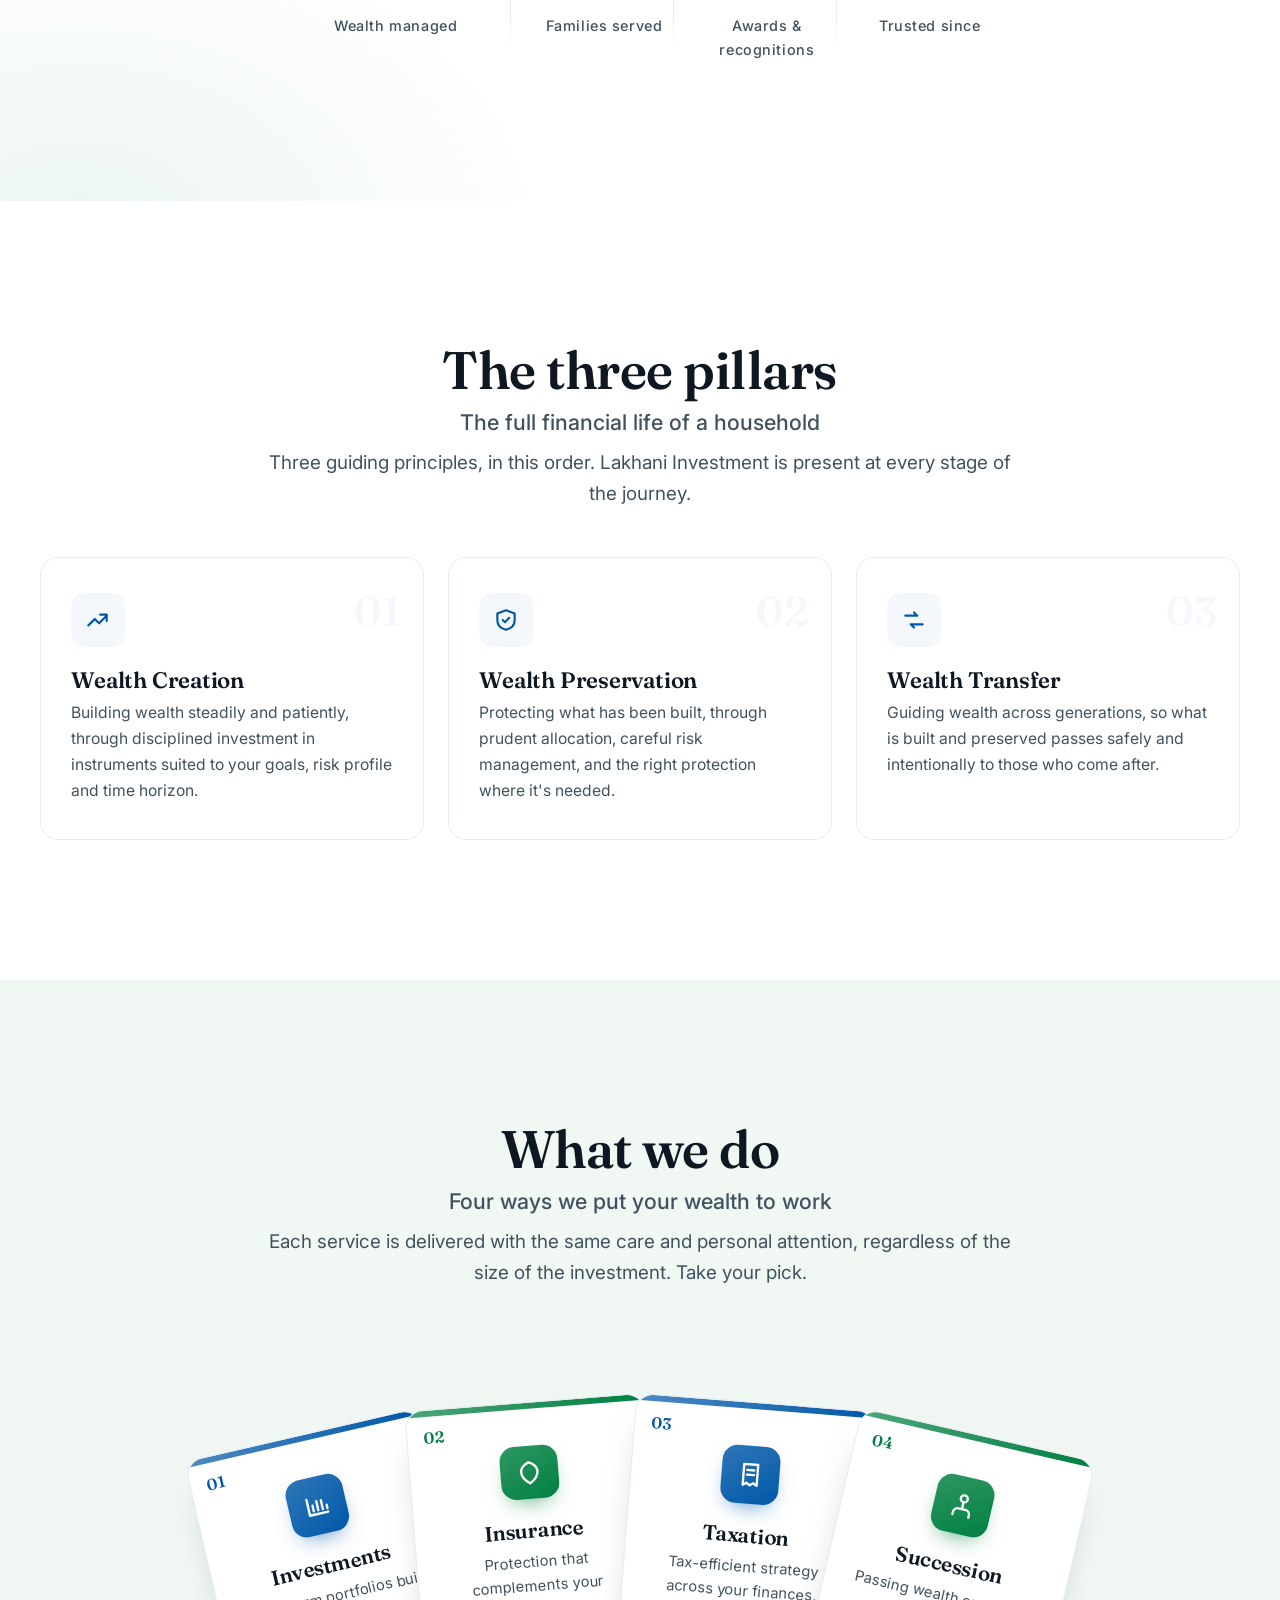
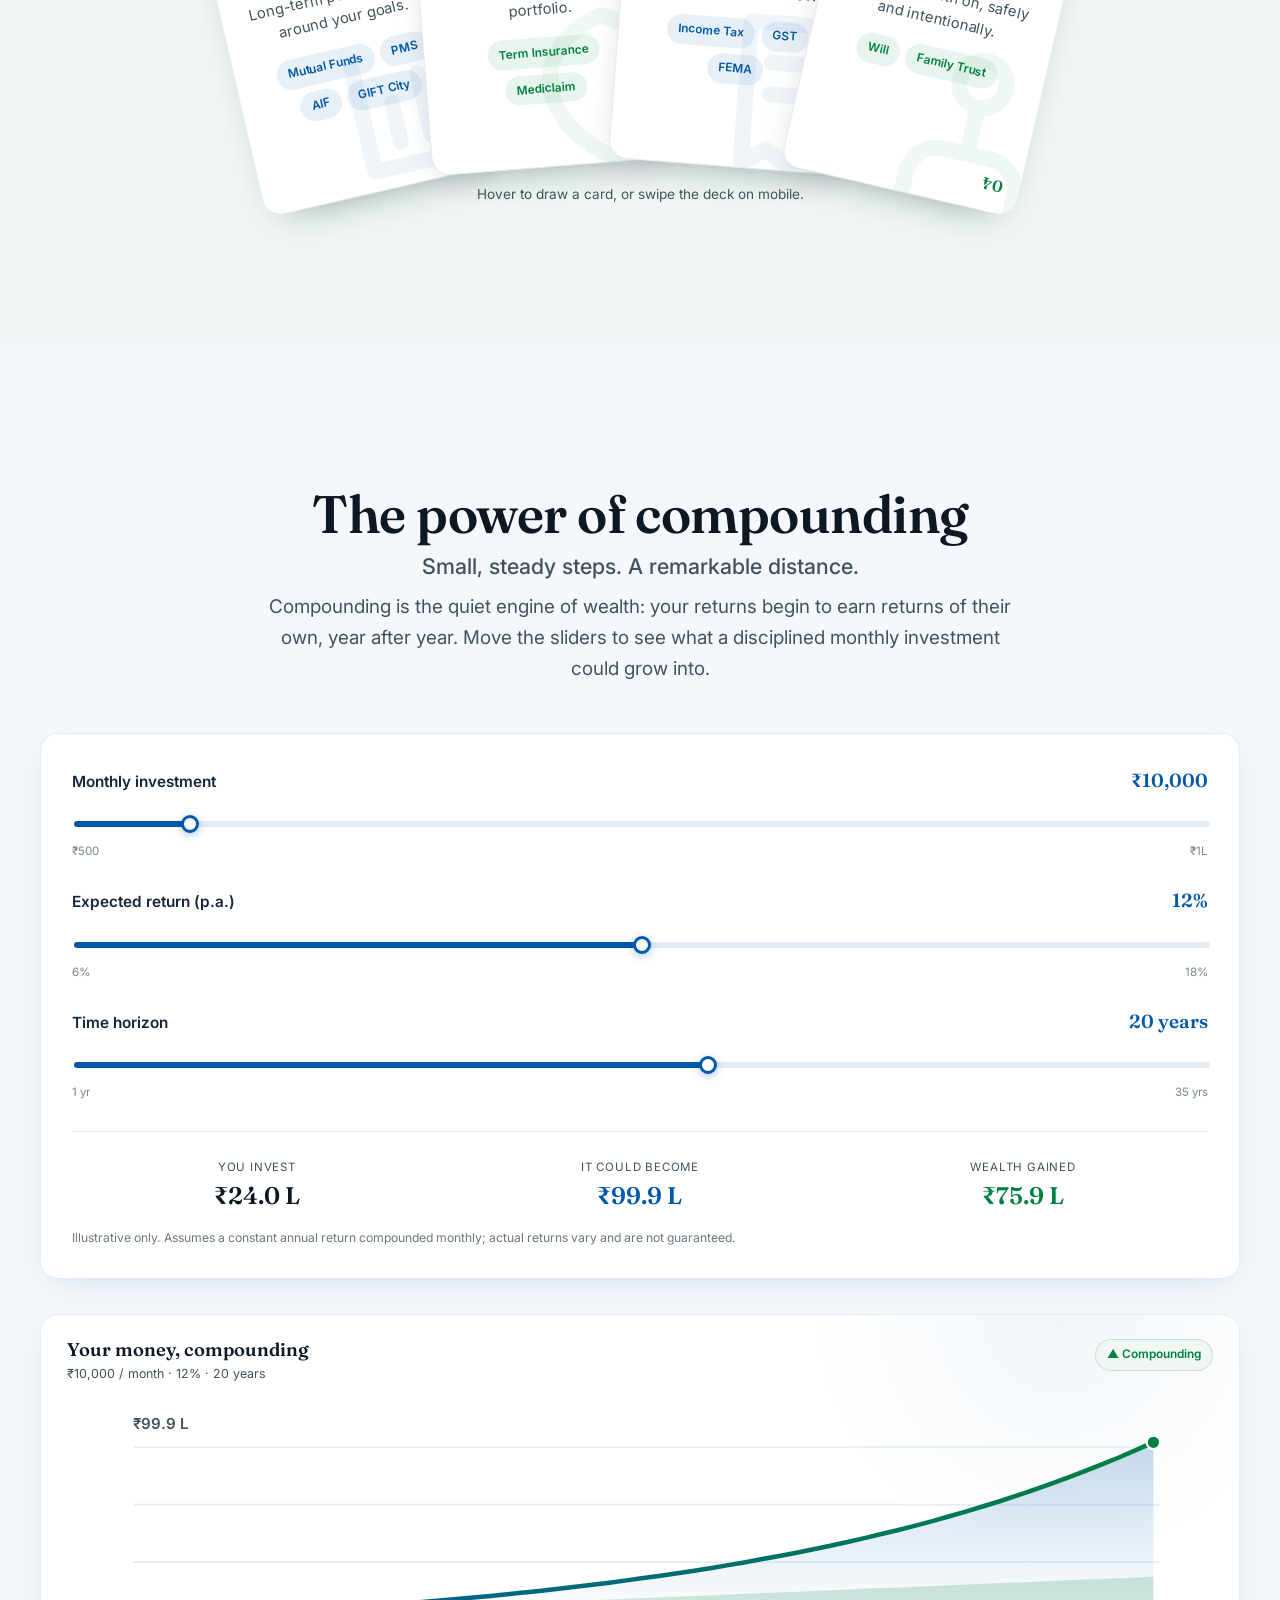
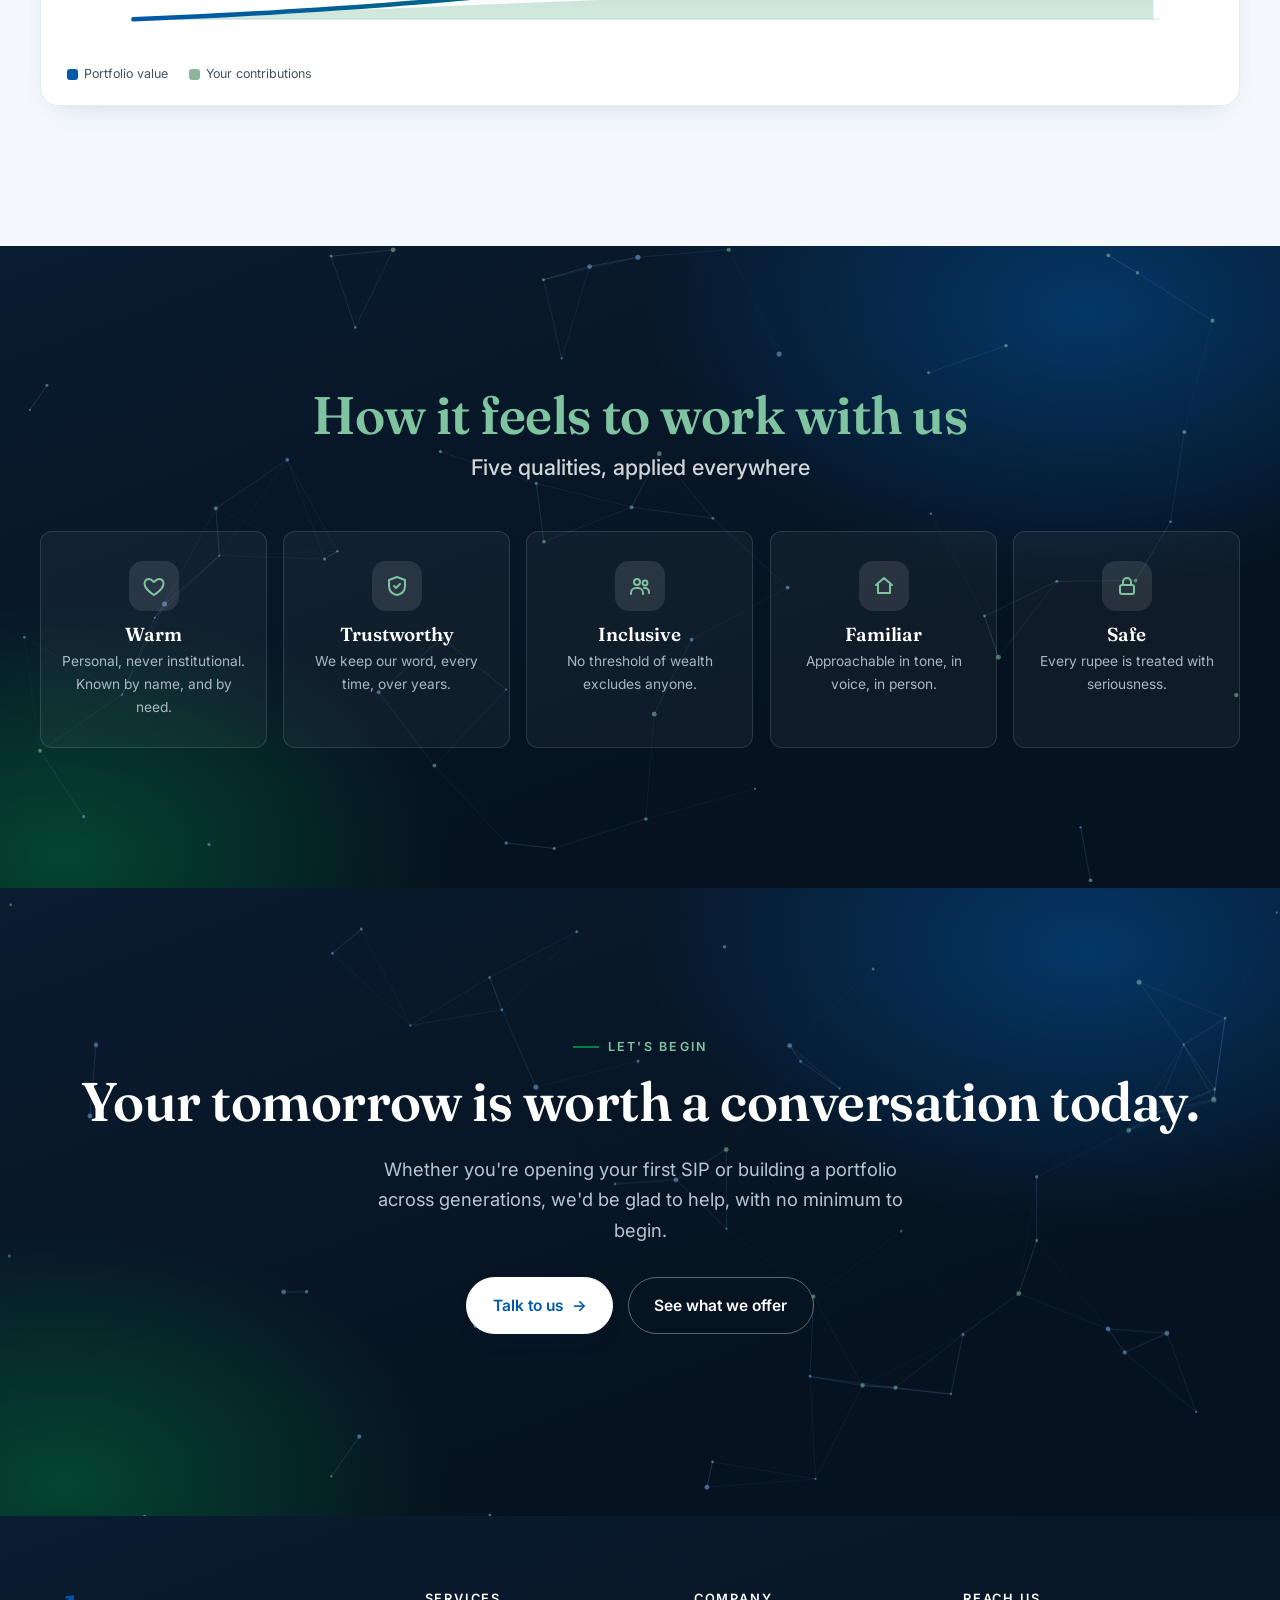
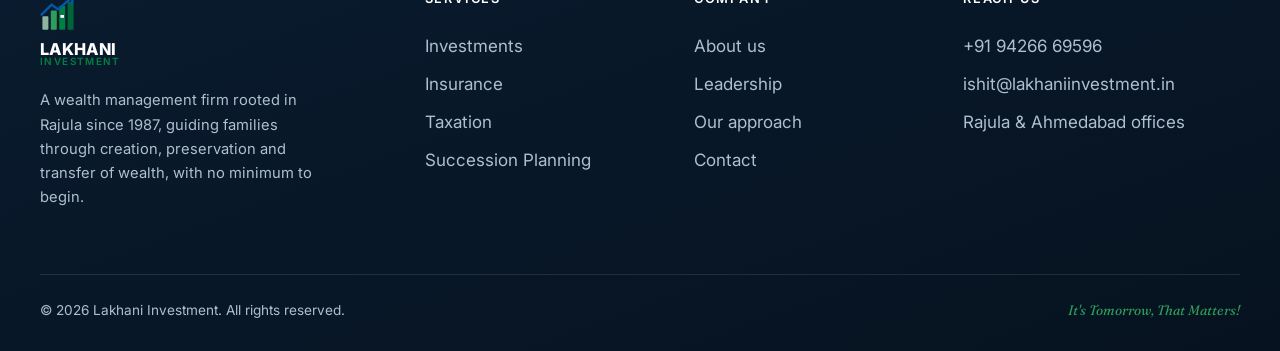
==== commit d949a7a4: "Point Services nav at homepage deck, drop hub page The Services nav link (and the two homepage CTAs)" ====
--- a/index.html
+++ b/index.html
@@ -31,7 +31,7 @@
         <p class="sub reveal" data-delay="2">A trusted hand at your side through every market cycle and every life stage, creating, preserving and passing on wealth, with no minimum to begin.</p>
         <div class="hero-cta reveal" data-delay="3">
           <a class="btn" href="contact.html#talk">Start a conversation <span class="arr">→</span></a>
-          <a class="btn btn--ghost" href="services.html">Explore services</a>
+          <a class="btn btn--ghost" href="#services">Explore services</a>
         </div>
         <div class="stats-strip reveal" data-delay="4">
           <div class="stat">
@@ -90,7 +90,7 @@
   </section>
 
   <!-- ============ SERVICES PREVIEW ============ -->
-  <section class="section tint-green">
+  <section class="section tint-green" id="services">
     <div class="wrap">
       <div class="section-head center reveal">
         <span class="eyebrow">What we do</span>
@@ -274,7 +274,7 @@
         <p>Whether you're opening your first SIP or building a portfolio across generations, we'd be glad to help, with no minimum to begin.</p>
         <div class="hero-cta">
           <a class="btn btn--white" href="contact.html#talk">Talk to us <span class="arr">→</span></a>
-          <a class="btn btn--ghost" style="color:#fff;border-color:rgba(255,255,255,0.35)" href="services.html">See what we offer</a>
+          <a class="btn btn--ghost" style="color:#fff;border-color:rgba(255,255,255,0.35)" href="#services">See what we offer</a>
         </div>
       </div>
     </div>
--- a/css/styles.css
+++ b/css/styles.css
@@ -286,6 +286,7 @@
 /* ---------- sections ---------- */
 section { position: relative; }
 .section { padding: clamp(72px, 11vw, 140px) 0; }
+#services { scroll-margin-top: 88px; }
 .section-head { max-width: 760px; margin-bottom: 3rem; }
 .section-head.center { margin-inline: auto; text-align: center; }
 /* The short section label leads as the dominant heading; the descriptive
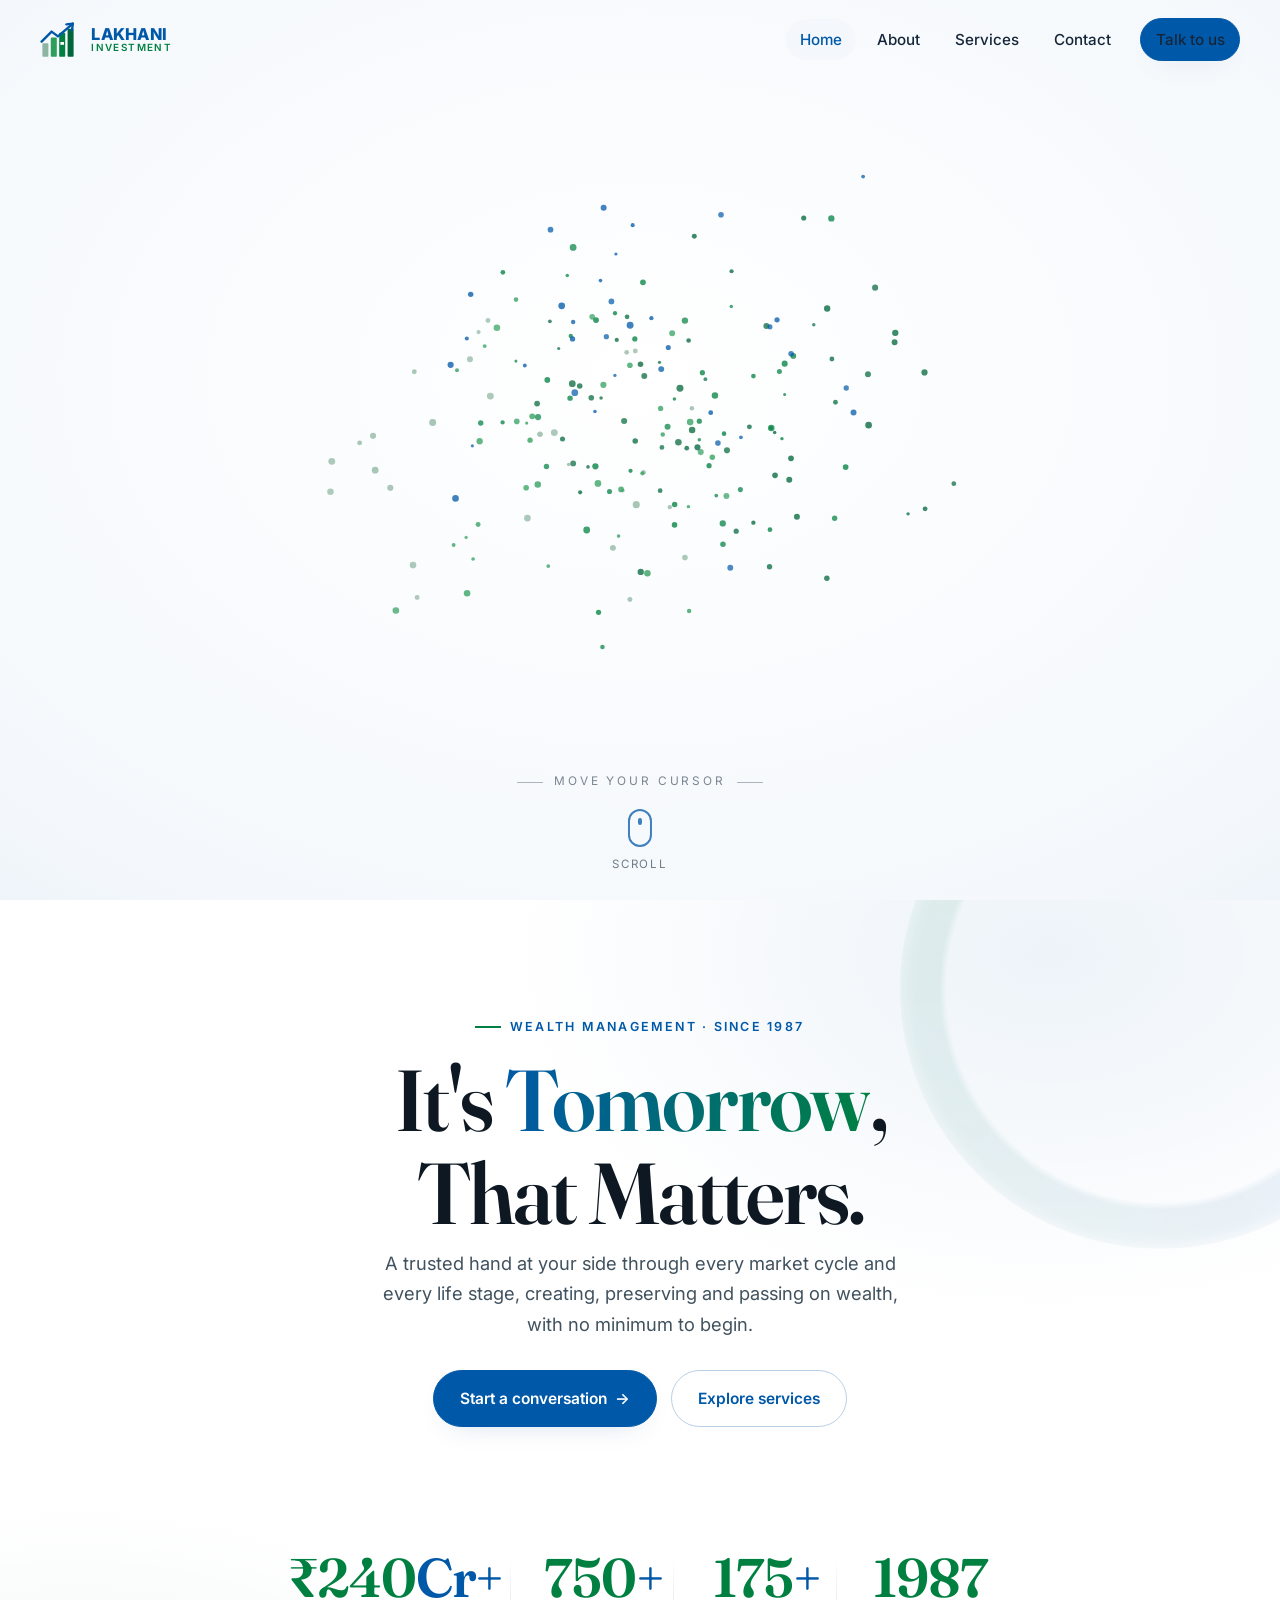
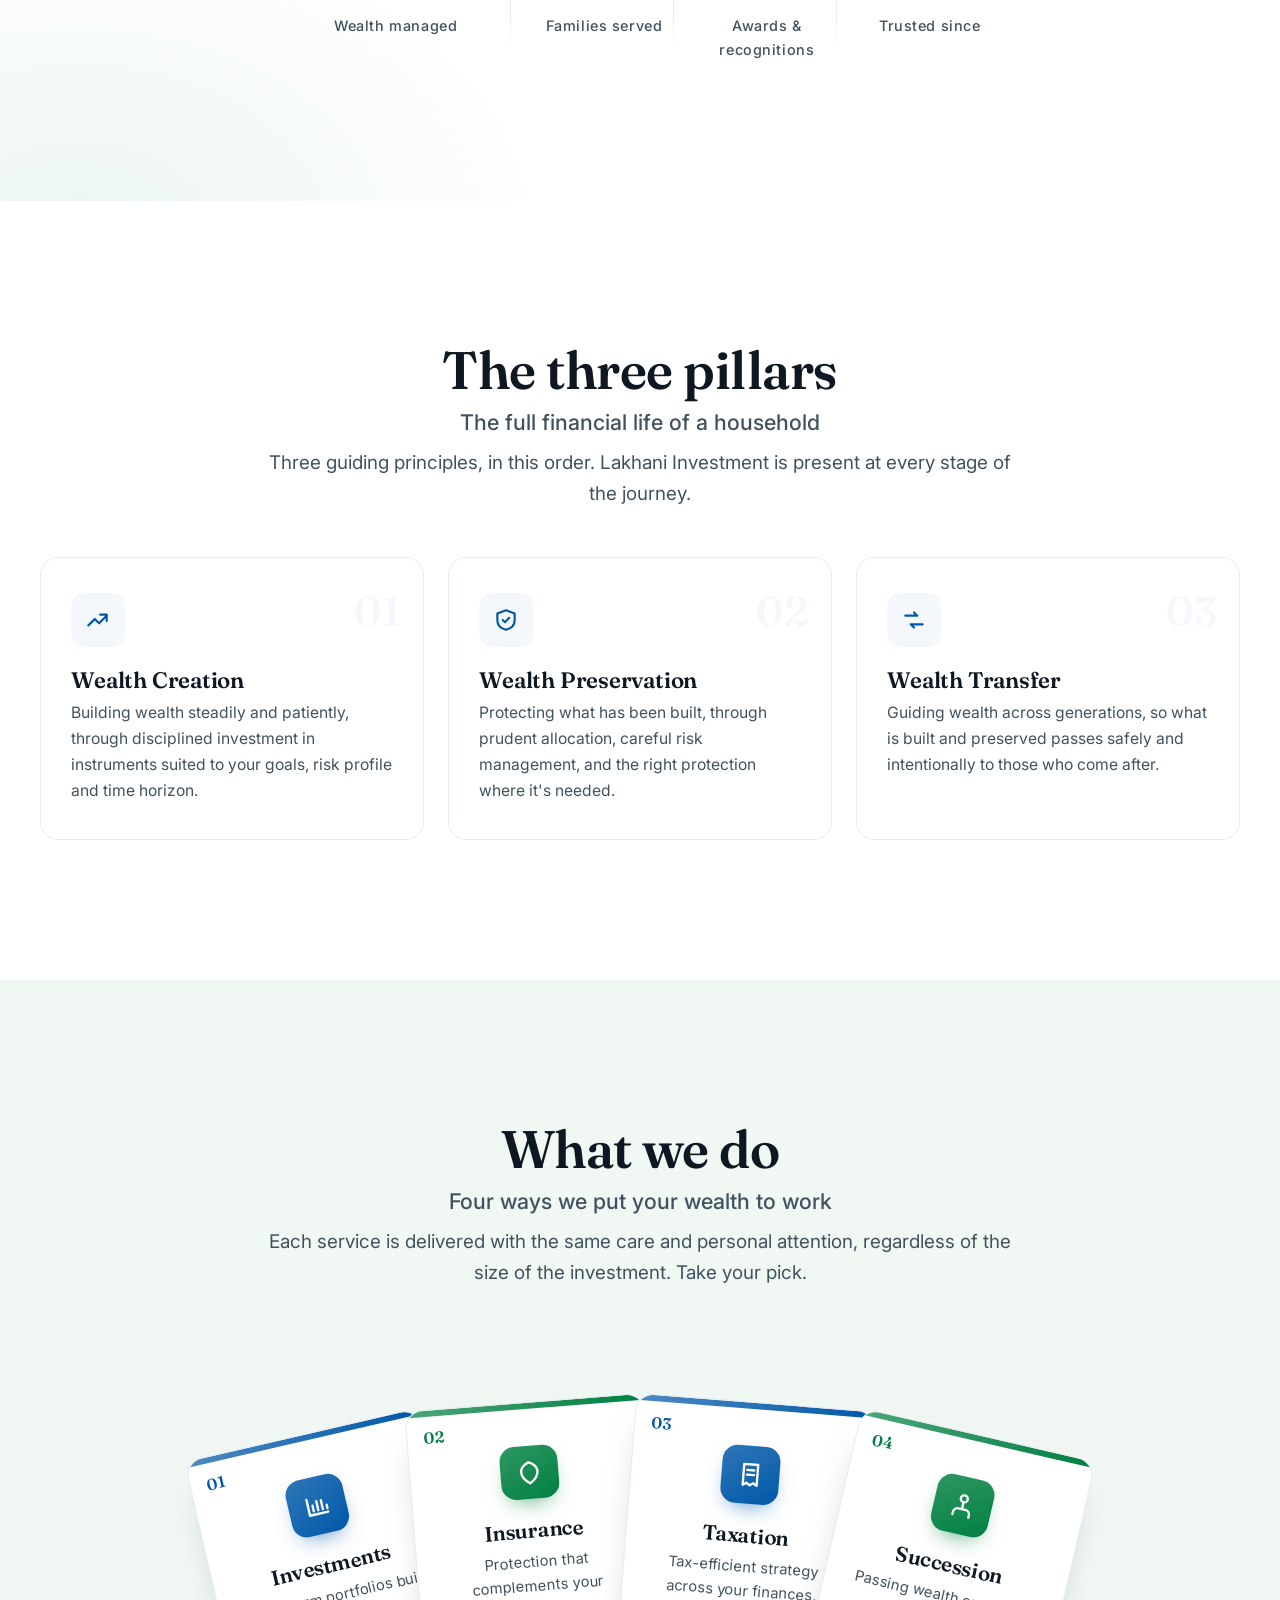
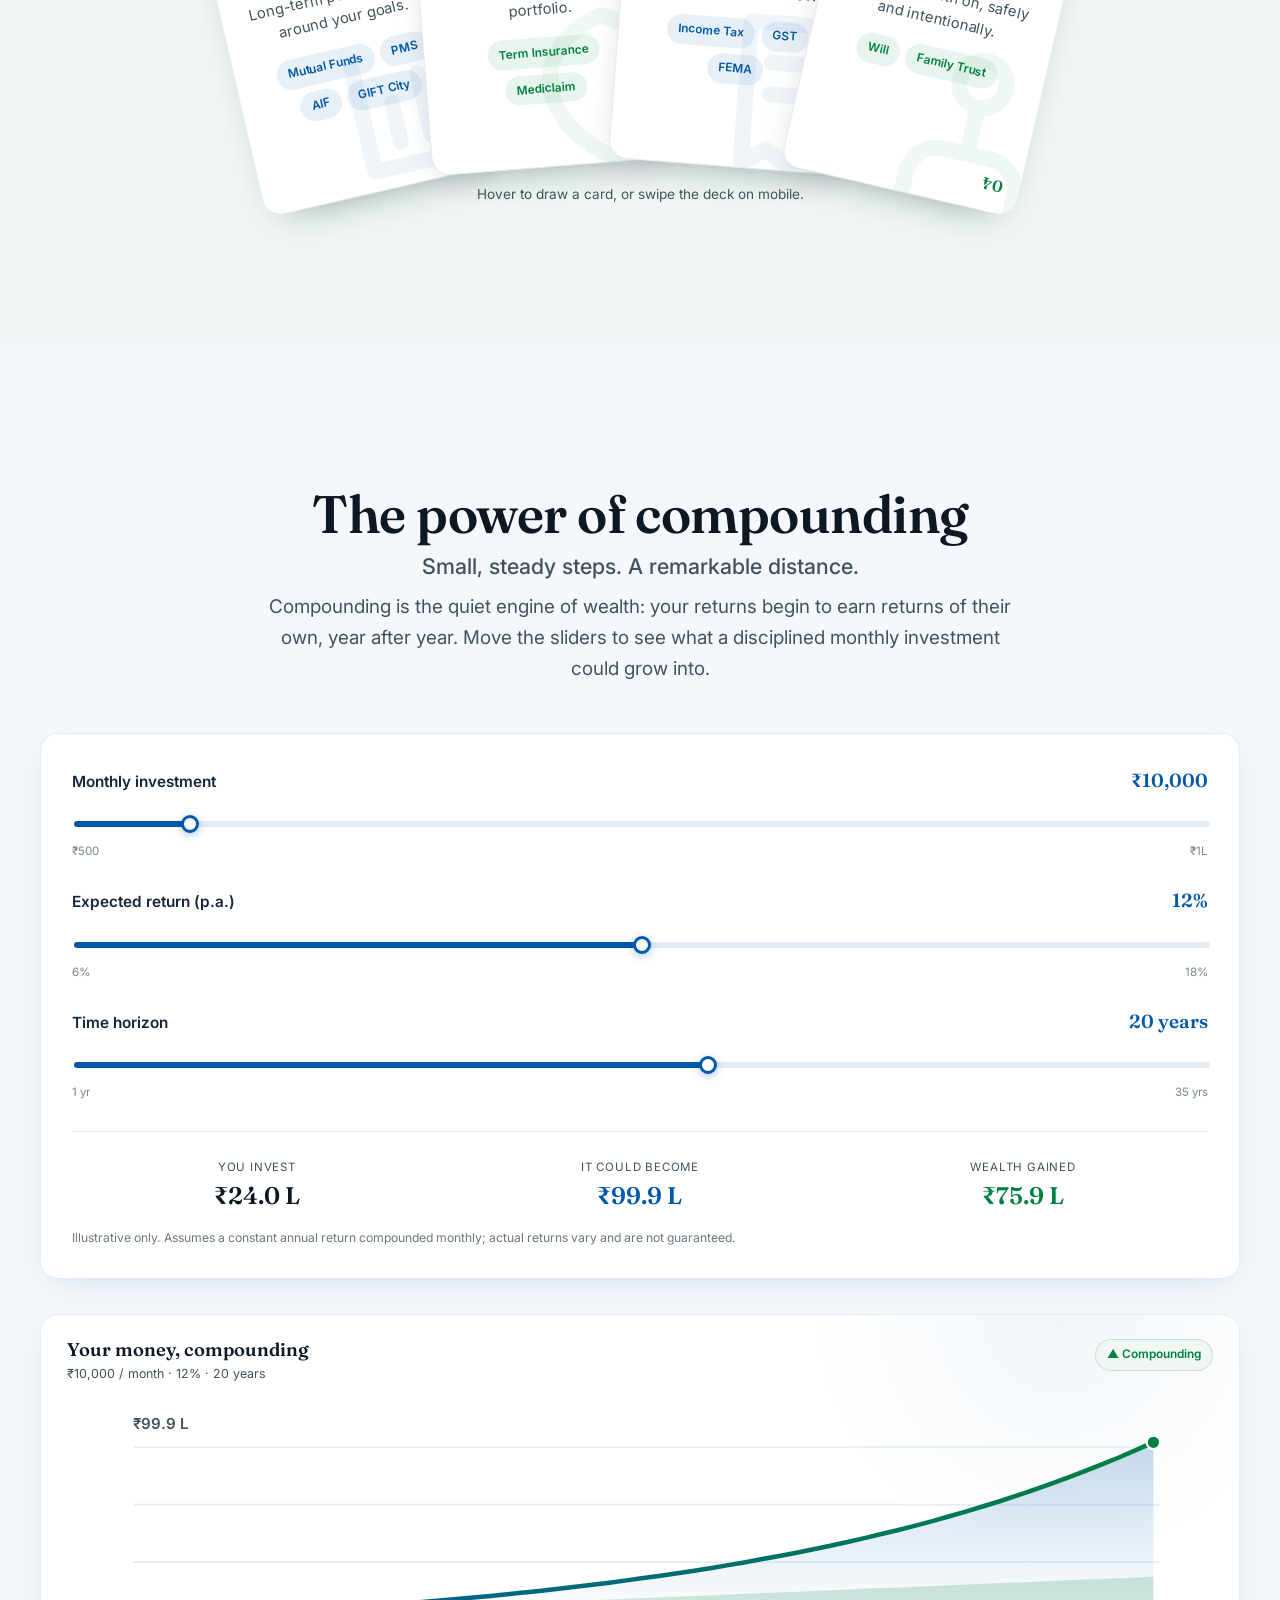
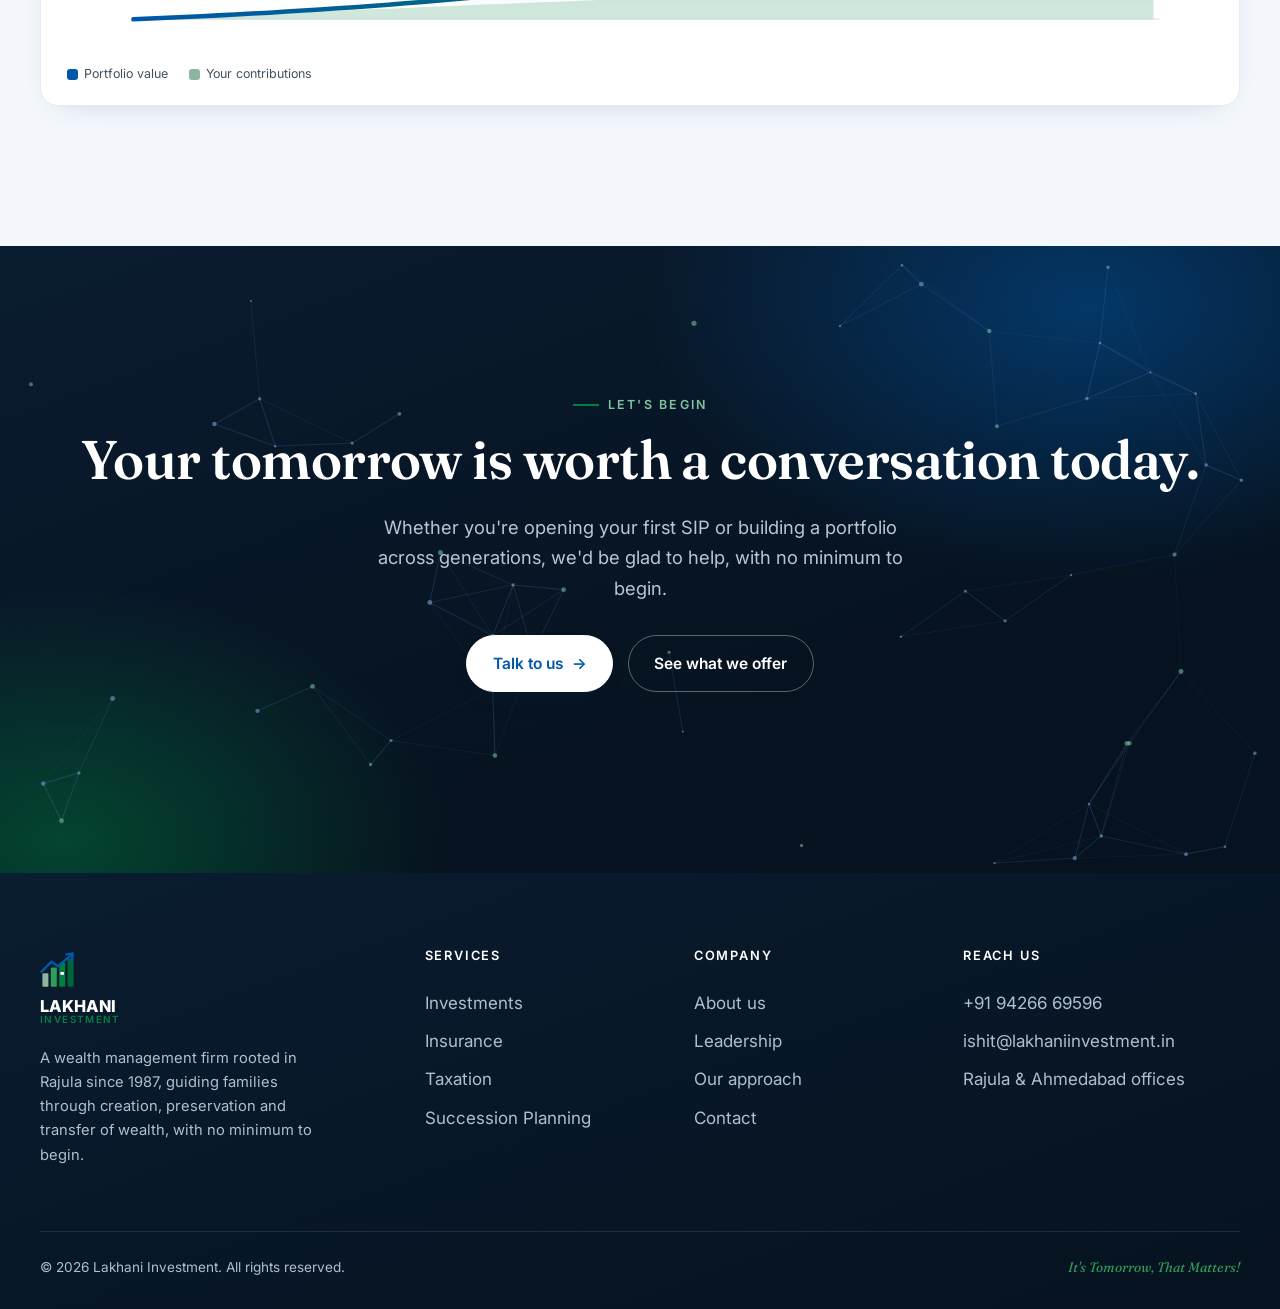
==== commit ab71108c: "Rework About page hierarchy + interactivity; drop duplicate home values Home: remove the "How it fee" ====
--- a/index.html
+++ b/index.html
@@ -233,38 +233,6 @@
     </div>
   </section>
 
-  <!-- ============ BRAND PERSONALITY ============ -->
-  <section class="section ink-bg" data-fx-net data-fx-dark>
-    <div class="wrap">
-      <div class="section-head center reveal">
-        <span class="eyebrow" style="color:#7fc3a0">How it feels to work with us</span>
-        <h2>Five qualities, applied everywhere</h2>
-      </div>
-      <div class="values">
-        <div class="value reveal" data-delay="1">
-          <div class="vicon"><svg width="24" height="24" viewBox="0 0 24 24" fill="none" stroke="currentColor" stroke-width="2" stroke-linecap="round" stroke-linejoin="round"><path d="M12 21s-7-4.5-9-9C1.5 8 3.5 5 7 5c2 0 3 1 5 3 2-2 3-3 5-3 3.5 0 5.5 3 4 7-2 4.5-9 9-9 9z"/></svg></div>
-          <h4>Warm</h4><p>Personal, never institutional. Known by name, and by need.</p>
-        </div>
-        <div class="value reveal" data-delay="2">
-          <div class="vicon"><svg width="24" height="24" viewBox="0 0 24 24" fill="none" stroke="currentColor" stroke-width="2" stroke-linecap="round" stroke-linejoin="round"><path d="M12 3l8 3v6c0 5-3.5 8-8 9-4.5-1-8-4-8-9V6z"/><path d="M9 12l2 2 4-4"/></svg></div>
-          <h4>Trustworthy</h4><p>We keep our word, every time, over years.</p>
-        </div>
-        <div class="value reveal" data-delay="3">
-          <div class="vicon"><svg width="24" height="24" viewBox="0 0 24 24" fill="none" stroke="currentColor" stroke-width="2" stroke-linecap="round" stroke-linejoin="round"><circle cx="9" cy="8" r="3"/><circle cx="17" cy="9" r="2.4"/><path d="M3 20v-1a5 5 0 015-5h2a5 5 0 015 5v1M16 14h1a4 4 0 014 4v1"/></svg></div>
-          <h4>Inclusive</h4><p>No threshold of wealth excludes anyone.</p>
-        </div>
-        <div class="value reveal" data-delay="4">
-          <div class="vicon"><svg width="24" height="24" viewBox="0 0 24 24" fill="none" stroke="currentColor" stroke-width="2" stroke-linecap="round" stroke-linejoin="round"><path d="M4 11l8-7 8 7M6 10v9h12v-9"/></svg></div>
-          <h4>Familiar</h4><p>Approachable in tone, in voice, in person.</p>
-        </div>
-        <div class="value reveal" data-delay="4">
-          <div class="vicon"><svg width="24" height="24" viewBox="0 0 24 24" fill="none" stroke="currentColor" stroke-width="2" stroke-linecap="round" stroke-linejoin="round"><rect x="5" y="11" width="14" height="9" rx="2"/><path d="M8 11V8a4 4 0 018 0v3"/></svg></div>
-          <h4>Safe</h4><p>Every rupee is treated with seriousness.</p>
-        </div>
-      </div>
-    </div>
-  </section>
-
   <!-- ============ CTA ============ -->
   <section class="section ink-bg cta-band" data-fx-net data-fx-dark>
     <div class="wrap">
--- a/css/styles.css
+++ b/css/styles.css
@@ -845,3 +845,51 @@
   .footer-top { grid-template-columns: 1fr; gap: 1.6rem; }
   body { font-size: 16px; }
 }
+
+/* ============================================================
+   About page - unified typographic hierarchy + tactile cards.
+   Scoped to .about so the rest of the site is untouched. Each
+   section leads with a large serif heading; the eyebrow is a quiet
+   label above it and the descriptive line below is the smaller
+   supporting "quote". (Locally reverses the global section-head flip.)
+   ============================================================ */
+
+/* hero: the firm name leads, the tagline is a small centred quote */
+.about-hero { text-align: center; }
+.about-hero .wrap { max-width: 880px; }
+.about-hero h1 { font-size: clamp(2.7rem, 6.6vw, 4.8rem); margin-bottom: 0.7rem; }
+.about-hero .hero-lead {
+  font-size: clamp(1.02rem, 1.5vw, 1.18rem); color: var(--body);
+  max-width: 620px; margin: 0 auto;
+}
+
+/* eyebrow returns to a quiet uppercase label on every about section */
+.about .eyebrow,
+.about .section-head .eyebrow {
+  display: inline-flex; align-items: center; gap: 0.55rem;
+  font-family: var(--sans); font-weight: 600; font-size: 0.78rem;
+  line-height: 1.4; letter-spacing: 0.18em; text-transform: uppercase;
+  color: var(--blue); margin-bottom: 1rem;
+}
+.about .eyebrow::before,
+.about .section-head .eyebrow::before {
+  content: ""; display: inline-block; width: 26px; height: 2px;
+  background: var(--green);
+}
+.about .ink-bg .eyebrow { color: #7fc3a0; }
+
+/* the section title is the dominant element, clearly larger than the quote */
+.about h2,
+.about .section-head h2 {
+  font-family: var(--serif); font-weight: 600;
+  font-size: clamp(1.95rem, 4.2vw, 3rem); line-height: 1.1;
+  letter-spacing: -0.01em; text-transform: none; color: var(--ink);
+}
+.about .ink-bg h2 { color: #fff; }
+.about .section-head.center h2 { max-width: 24ch; }
+
+/* the supporting quote sits a clear notch below the heading */
+.about .lead { font-size: 1.1rem; }
+
+/* tactile pointer-tilt cards (motion driven by js/fx.js) */
+[data-tilt] { transform-style: preserve-3d; will-change: transform; }
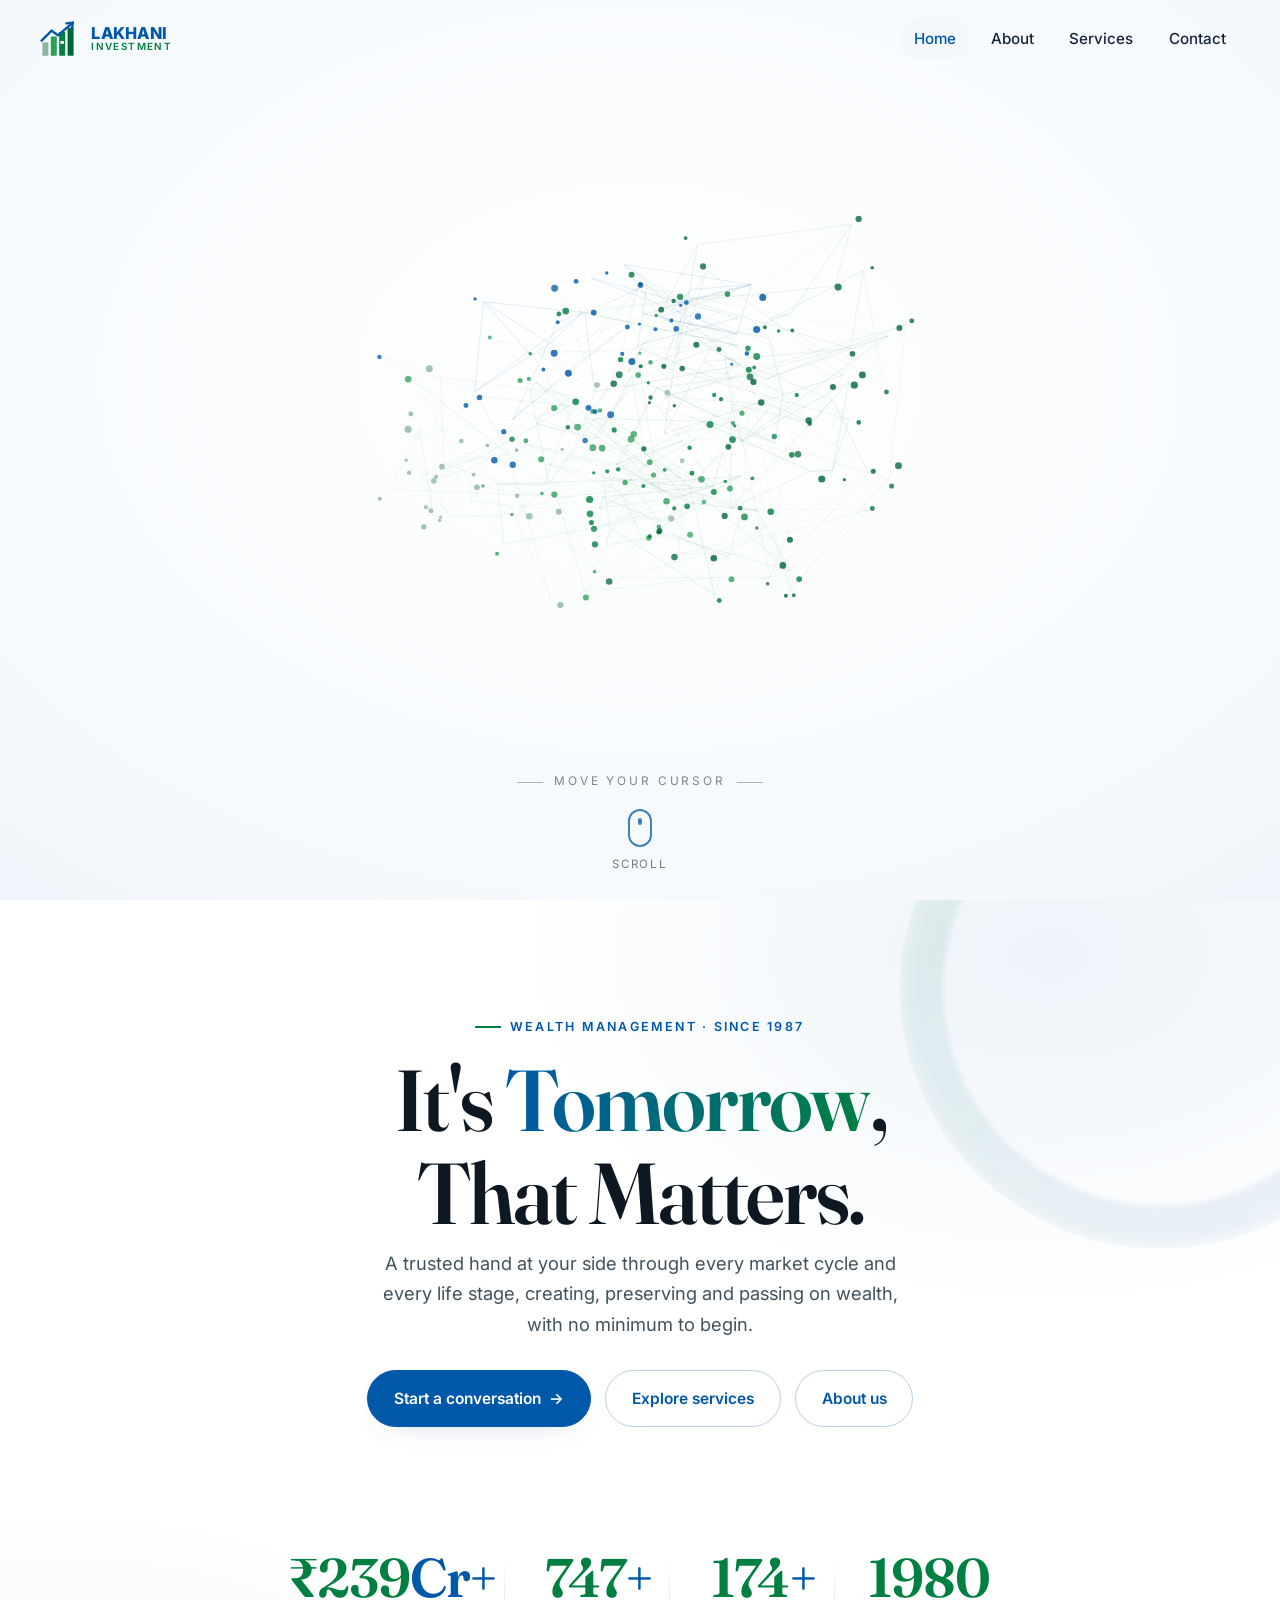
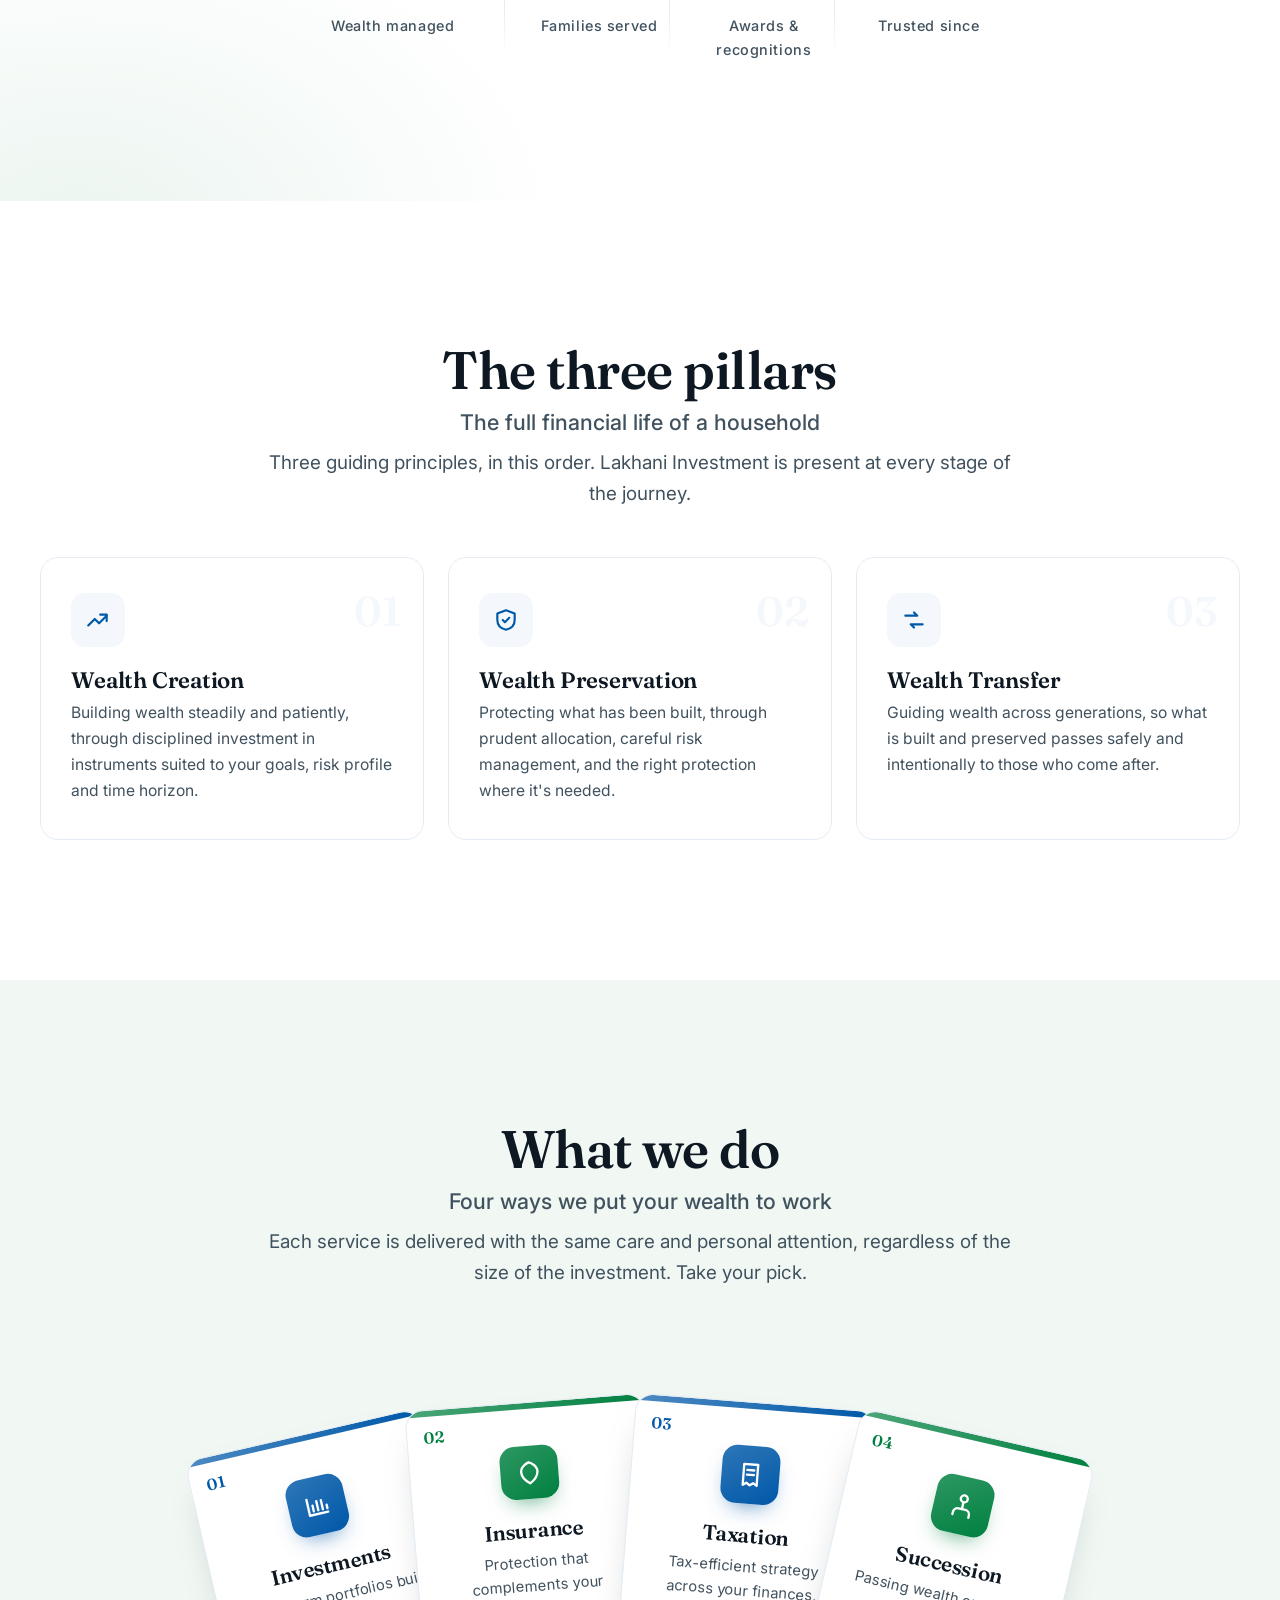
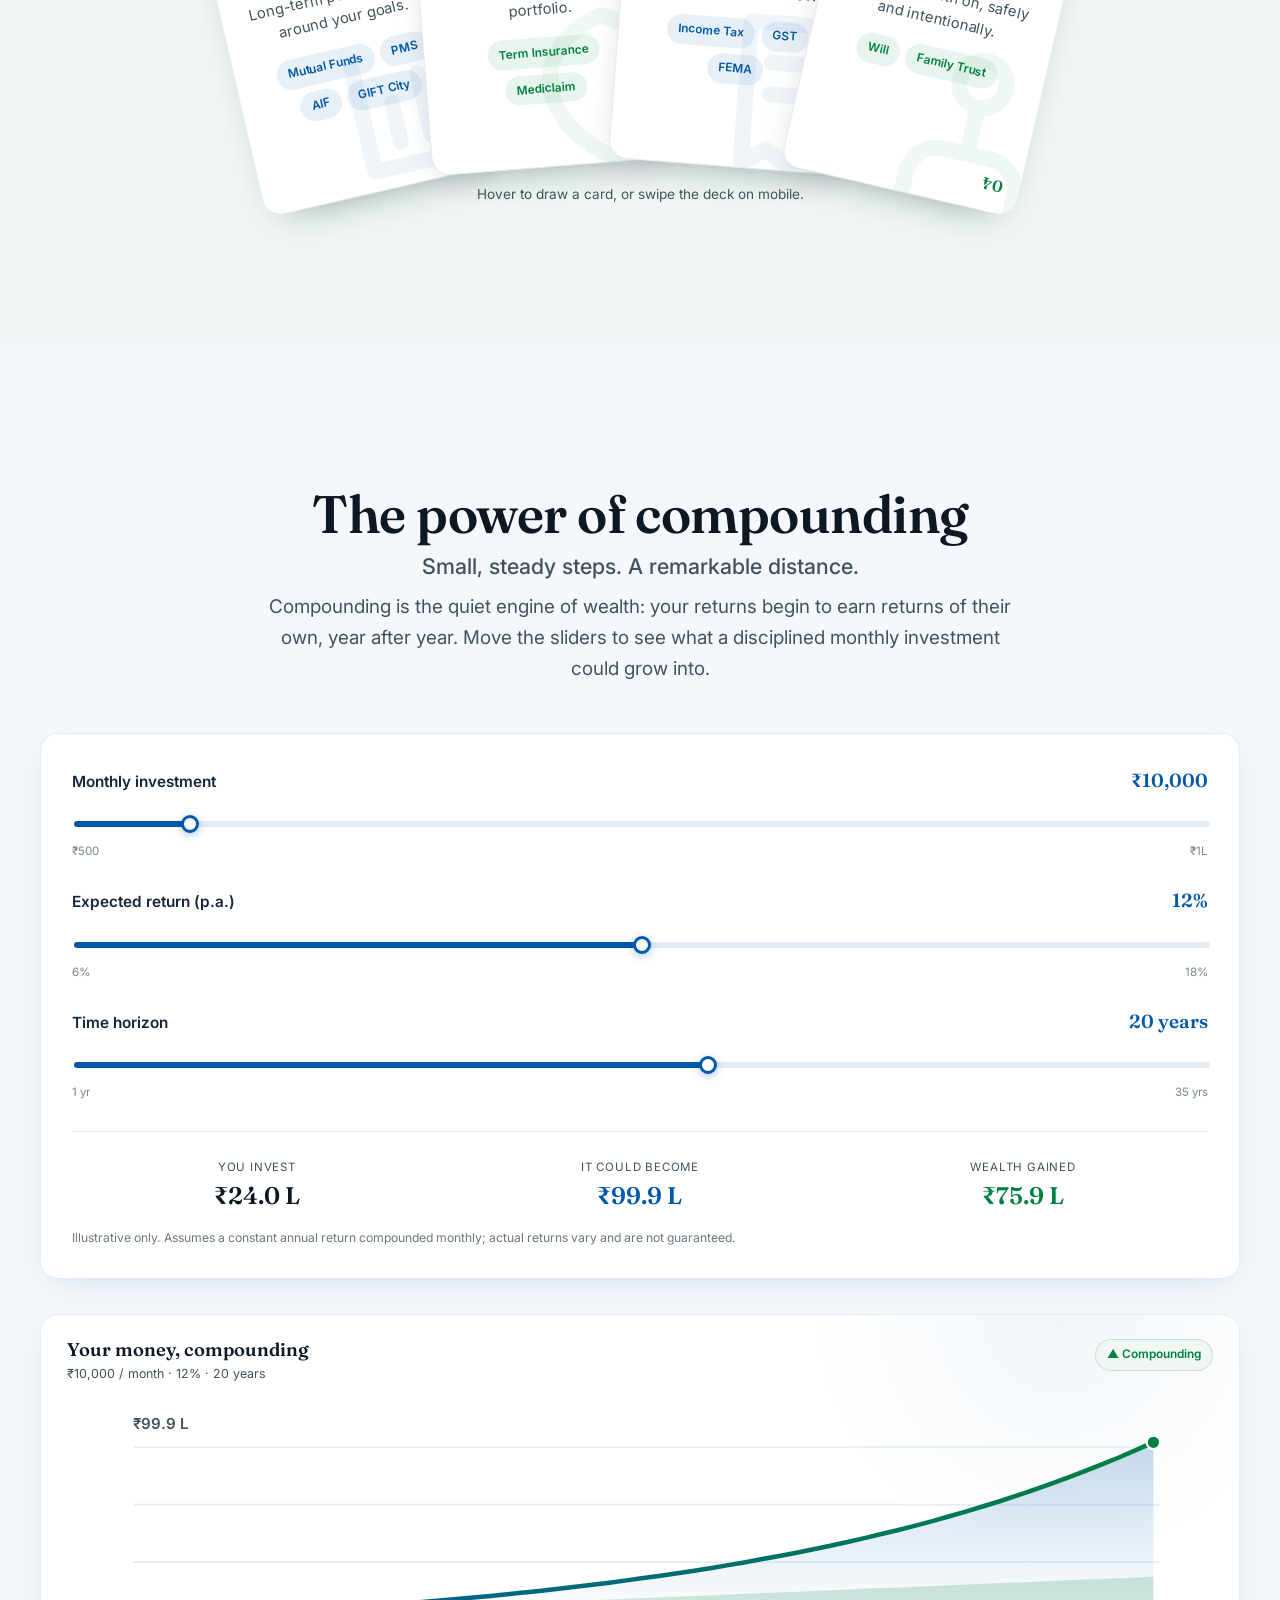
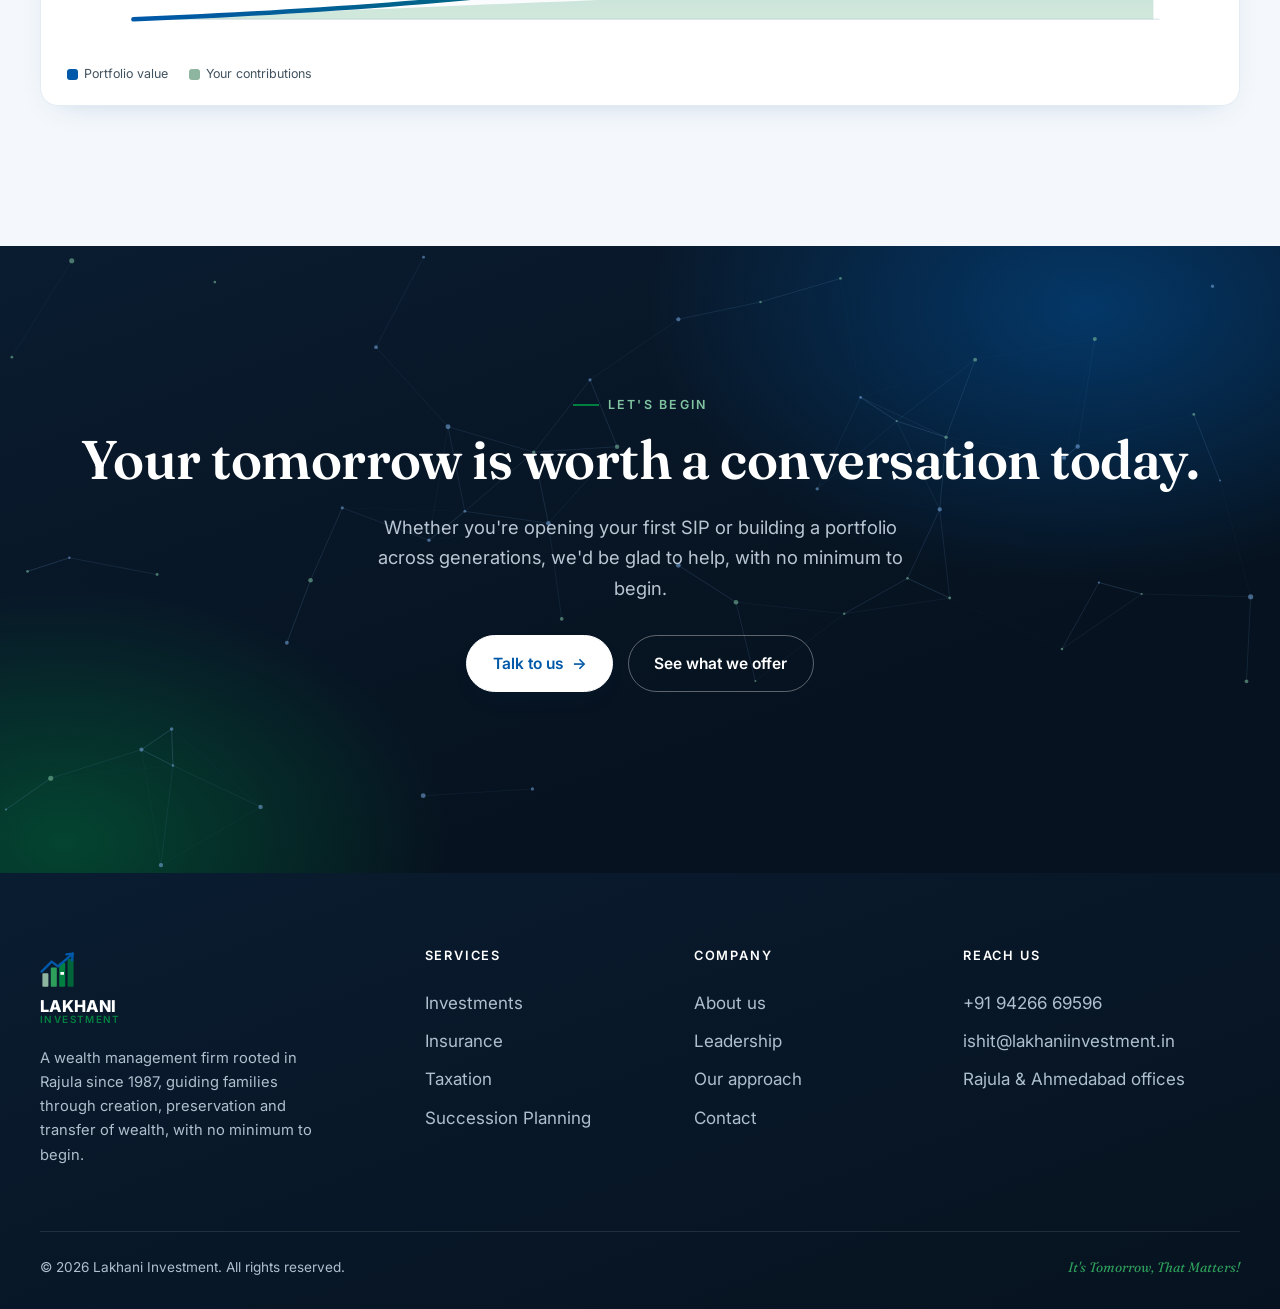
==== commit a8ffe993: "Add wayfinding CTAs and per-service enquiry links - Floating top-left "back" pill: service pages ret" ====
--- a/index.html
+++ b/index.html
@@ -32,6 +32,7 @@
         <div class="hero-cta reveal" data-delay="3">
           <a class="btn" href="contact.html#talk">Start a conversation <span class="arr">→</span></a>
           <a class="btn btn--ghost" href="#services">Explore services</a>
+          <a class="btn btn--ghost" href="about.html">About us</a>
         </div>
         <div class="stats-strip reveal" data-delay="4">
           <div class="stat">
--- a/css/styles.css
+++ b/css/styles.css
@@ -854,42 +854,86 @@
    supporting "quote". (Locally reverses the global section-head flip.)
    ============================================================ */
 
-/* hero: the firm name leads, the tagline is a small centred quote */
-.about-hero { text-align: center; }
-.about-hero .wrap { max-width: 880px; }
+/* Tall, centred hero (About + each service page): fills the first screen so
+   only it shows on load, leading with a large heading over a small quote. */
+.hero-center {
+  text-align: center;
+  min-height: 100svh;
+  display: flex;
+  flex-direction: column;
+  justify-content: center;
+  padding: 96px 0 48px;
+}
+.hero-center .wrap { max-width: 880px; }
+.hero-center p {
+  font-size: clamp(1.05rem, 1.6vw, 1.18rem); color: var(--body);
+  max-width: 620px; margin-left: auto; margin-right: auto;
+}
+.hero-center .chips { justify-content: center; }
 .about-hero h1 { font-size: clamp(2.7rem, 6.6vw, 4.8rem); margin-bottom: 0.7rem; }
-.about-hero .hero-lead {
-  font-size: clamp(1.02rem, 1.5vw, 1.18rem); color: var(--body);
-  max-width: 620px; margin: 0 auto;
-}
-
-/* eyebrow returns to a quiet uppercase label on every about section */
-.about .eyebrow,
-.about .section-head .eyebrow {
-  display: inline-flex; align-items: center; gap: 0.55rem;
-  font-family: var(--sans); font-weight: 600; font-size: 0.78rem;
-  line-height: 1.4; letter-spacing: 0.18em; text-transform: uppercase;
-  color: var(--blue); margin-bottom: 1rem;
-}
-.about .eyebrow::before,
-.about .section-head .eyebrow::before {
-  content: ""; display: inline-block; width: 26px; height: 2px;
-  background: var(--green);
-}
-.about .ink-bg .eyebrow { color: #7fc3a0; }
-
-/* the section title is the dominant element, clearly larger than the quote */
-.about h2,
-.about .section-head h2 {
+.about-hero .hero-lead { font-size: clamp(1.02rem, 1.5vw, 1.18rem); }
+
+/* Every About section leads with its short label as the dominant heading;
+   the descriptive sentence beneath it is a smaller, supporting subhead.
+   The .section-head blocks already do this site-wide, so here we extend the
+   same treatment to the story, timeline and leadership sections. */
+.about .narrow .eyebrow,
+.about .split-body .eyebrow {
+  display: block;
   font-family: var(--serif); font-weight: 600;
-  font-size: clamp(1.95rem, 4.2vw, 3rem); line-height: 1.1;
-  letter-spacing: -0.01em; text-transform: none; color: var(--ink);
-}
-.about .ink-bg h2 { color: #fff; }
-.about .section-head.center h2 { max-width: 24ch; }
-
-/* the supporting quote sits a clear notch below the heading */
+  font-size: clamp(2rem, 4.6vw, 3.3rem); line-height: 1.08;
+  letter-spacing: -0.01em; text-transform: none;
+  color: var(--ink); margin-bottom: 0.5rem;
+}
+.about .narrow .eyebrow::before,
+.about .split-body .eyebrow::before { display: none; }
+
+.about .narrow h2,
+.about .split-body h2 {
+  font-family: var(--sans); font-weight: 500;
+  font-size: clamp(1.05rem, 2.1vw, 1.35rem); line-height: 1.5;
+  letter-spacing: 0; color: var(--body);
+}
+
+/* keep the lead paragraphs modest beneath the heading */
 .about .lead { font-size: 1.1rem; }
 
 /* tactile pointer-tilt cards (motion driven by js/fx.js) */
 [data-tilt] { transform-style: preserve-3d; will-change: transform; }
+
+/* ============================================================
+   Floating "back" pill + per-service enquiry links
+   ============================================================ */
+
+/* Hovering back pill: service pages return to all services, the About
+   page returns home. Fixed top-left, clear of the header logo. */
+.back-fab {
+  position: fixed; top: 88px; left: 22px; z-index: 80;
+  display: inline-flex; align-items: center; gap: 0.45rem;
+  padding: 0.55rem 1rem;
+  font-family: var(--sans); font-weight: 600; font-size: 0.86rem;
+  color: var(--ink);
+  background: rgba(255, 255, 255, 0.78);
+  border: 1px solid var(--line); border-radius: 999px;
+  box-shadow: var(--shadow-soft);
+  backdrop-filter: saturate(150%) blur(12px);
+  -webkit-backdrop-filter: saturate(150%) blur(12px);
+  transition: transform 0.3s var(--ease), box-shadow 0.3s var(--ease), background 0.3s;
+}
+.back-fab:hover { transform: translateY(-2px); background: #fff; box-shadow: var(--shadow); }
+.back-fab .bf-arr { font-size: 1rem; line-height: 1; transition: transform 0.3s var(--ease); }
+.back-fab:hover .bf-arr { transform: translateX(-3px); }
+@media (max-width: 760px) {
+  .back-fab { top: 80px; left: 14px; padding: 0.46rem 0.85rem; font-size: 0.8rem; }
+}
+
+/* Per-service enquiry link inside each offering card. Picks up the card's
+   accent: blue on standard cards, green on .is-green cards. */
+.svc-cta {
+  display: inline-flex; align-items: center; gap: 0.4rem;
+  font-family: var(--sans); font-weight: 600; font-size: 0.92rem;
+  color: var(--blue);
+}
+.svc.is-green .svc-cta { color: var(--green); }
+.svc-cta .arr { transition: transform 0.3s var(--ease); }
+.svc-cta:hover .arr { transform: translateX(4px); }
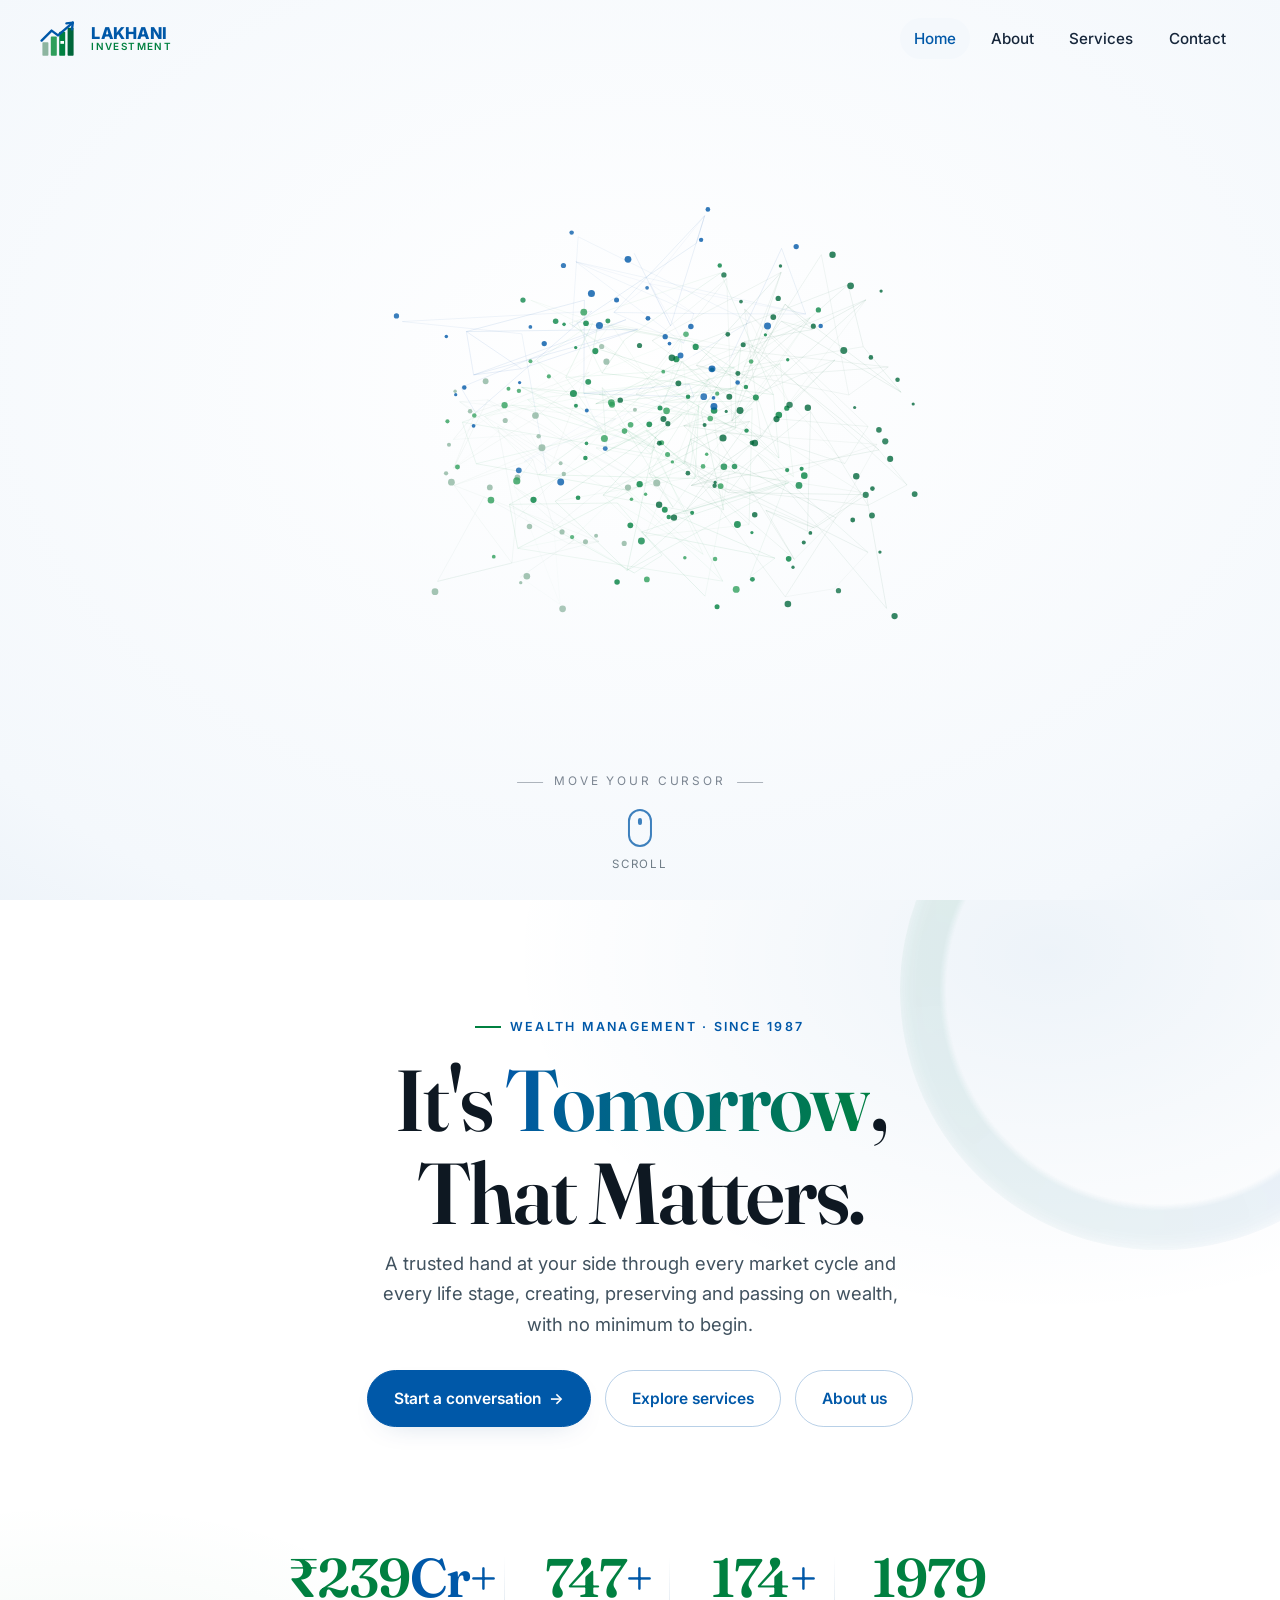
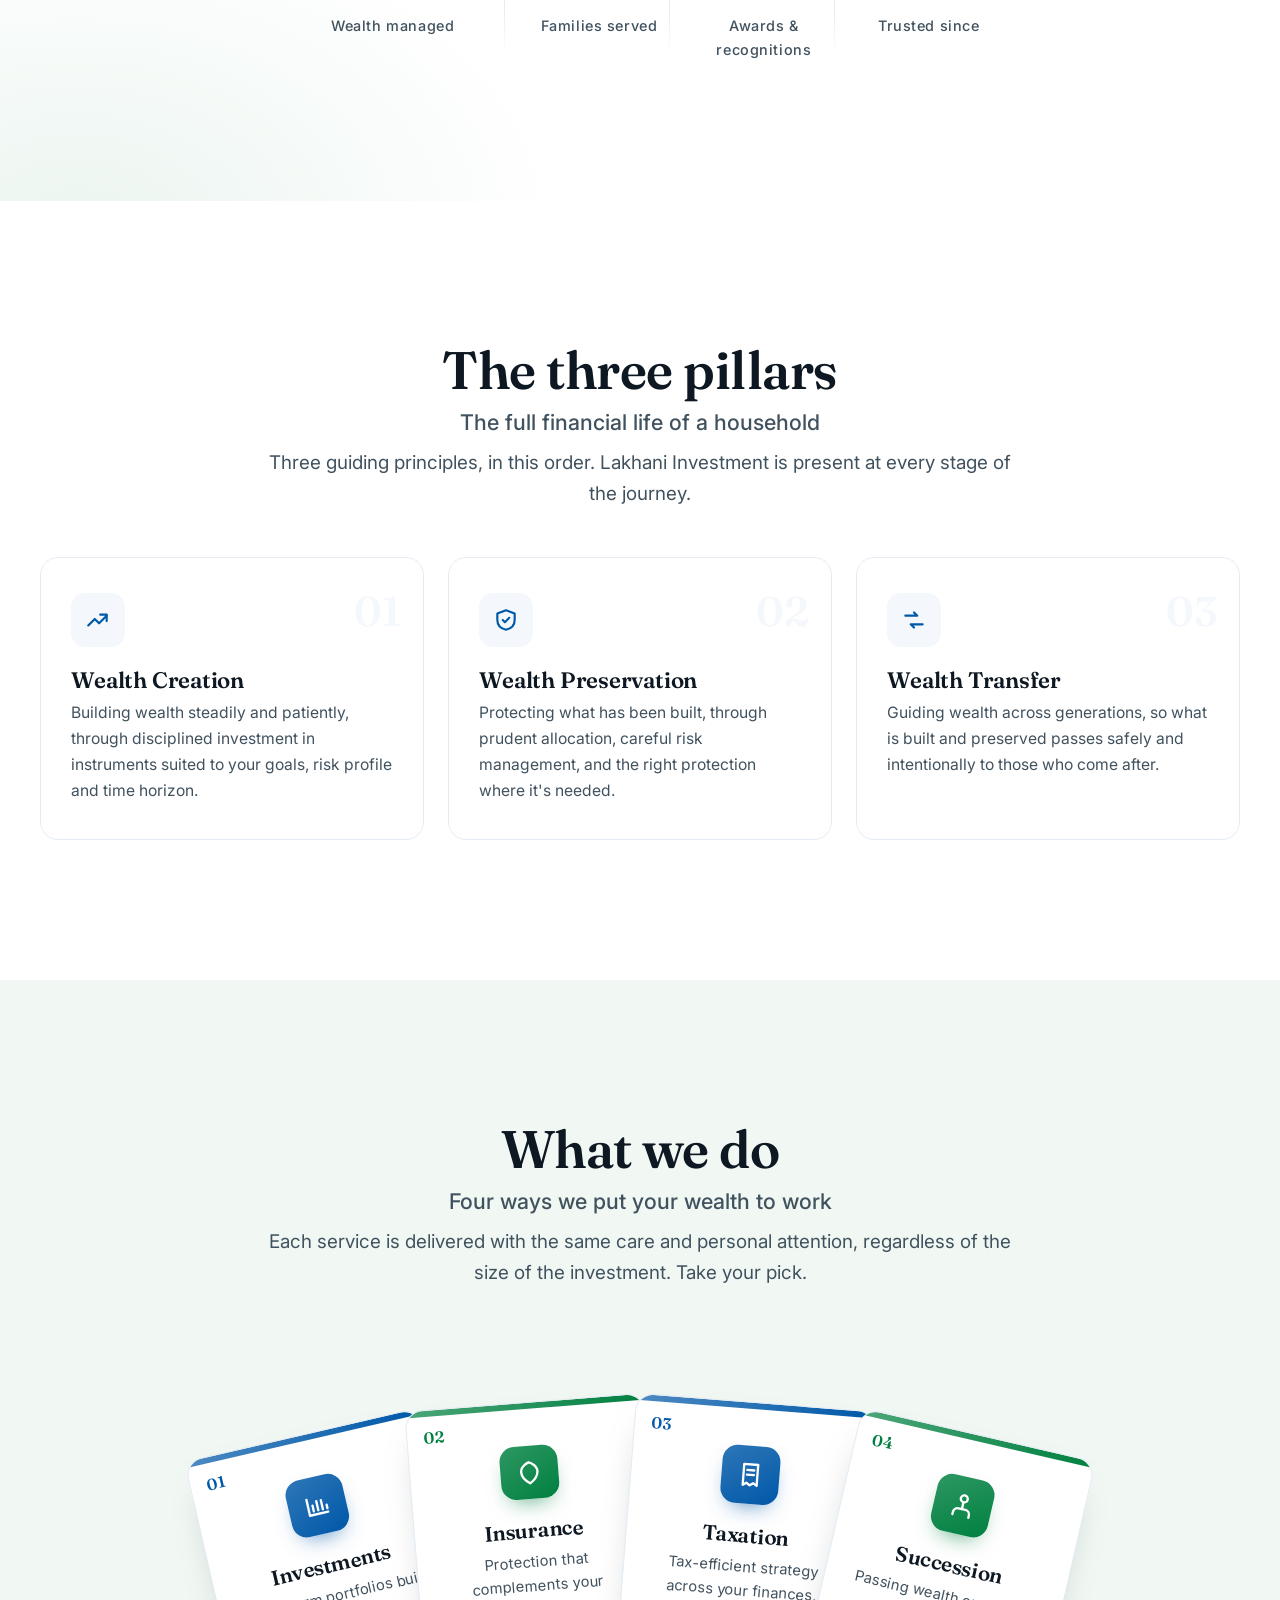
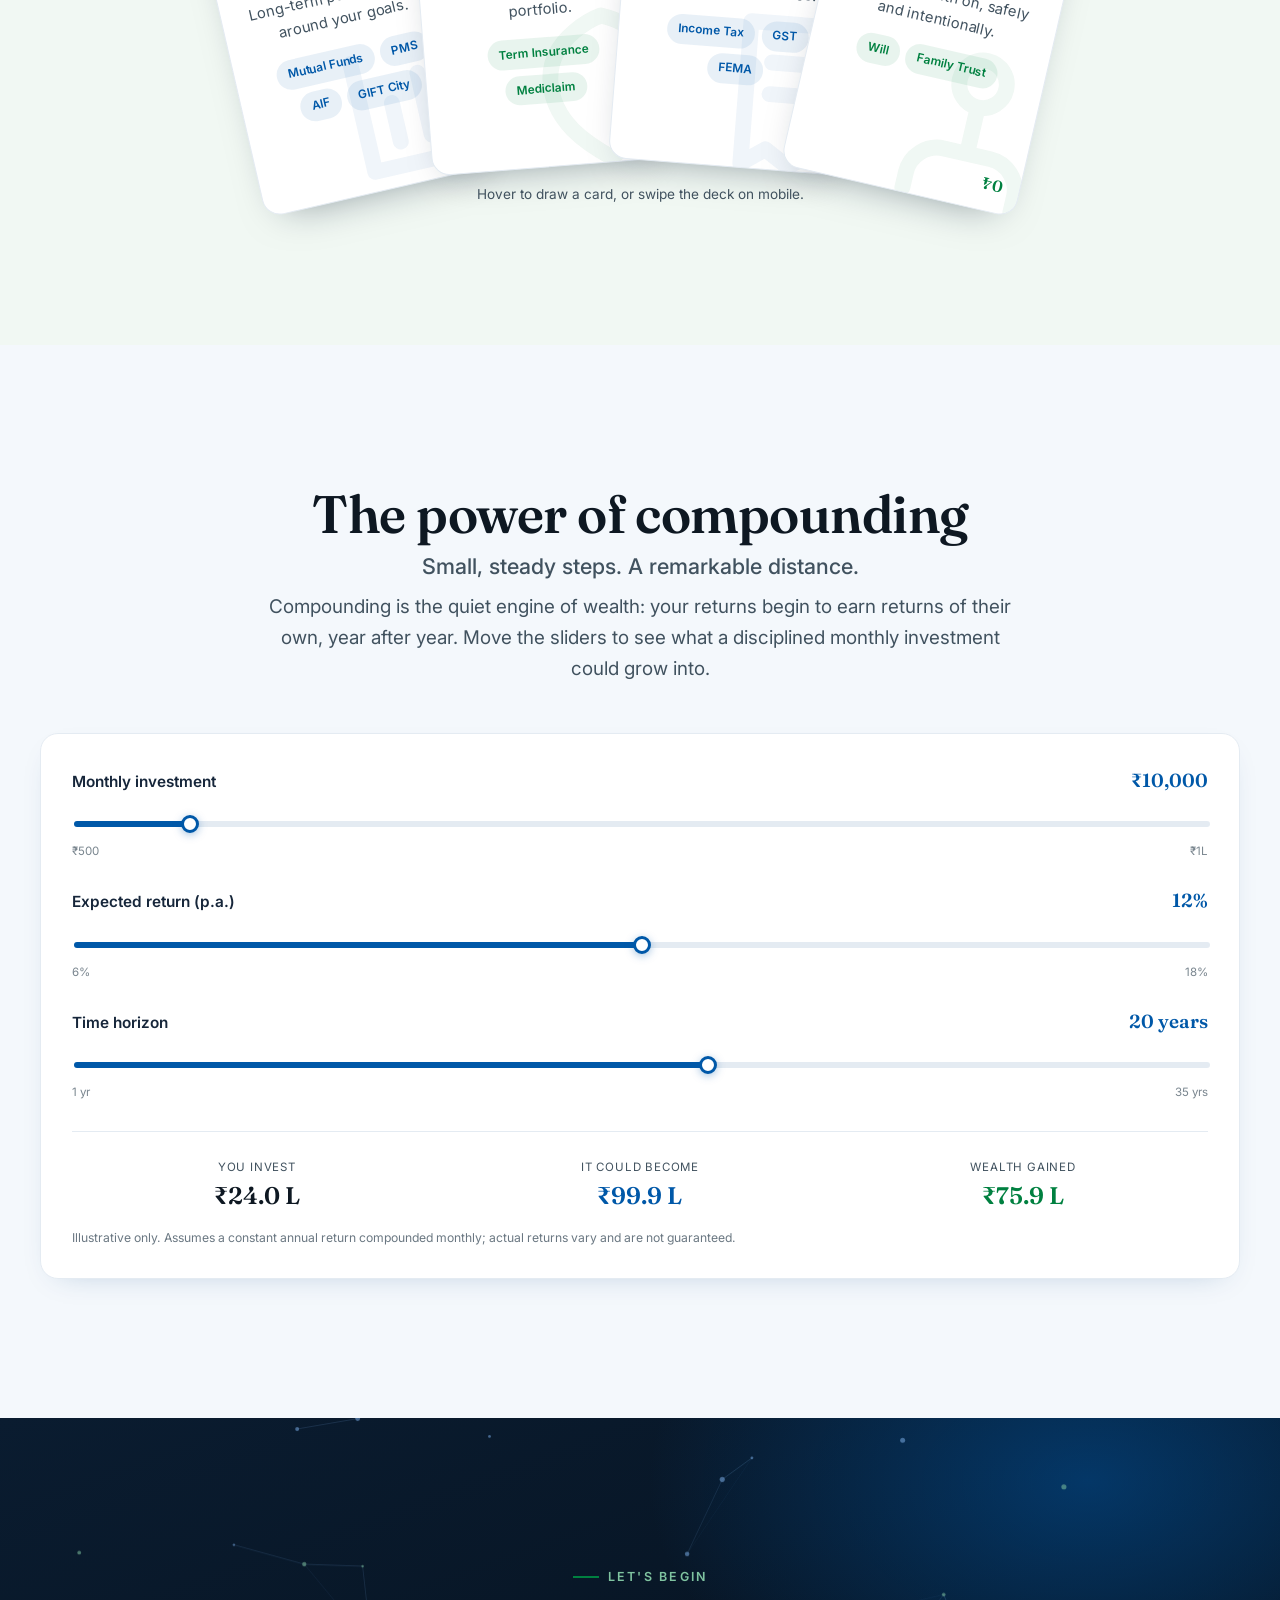
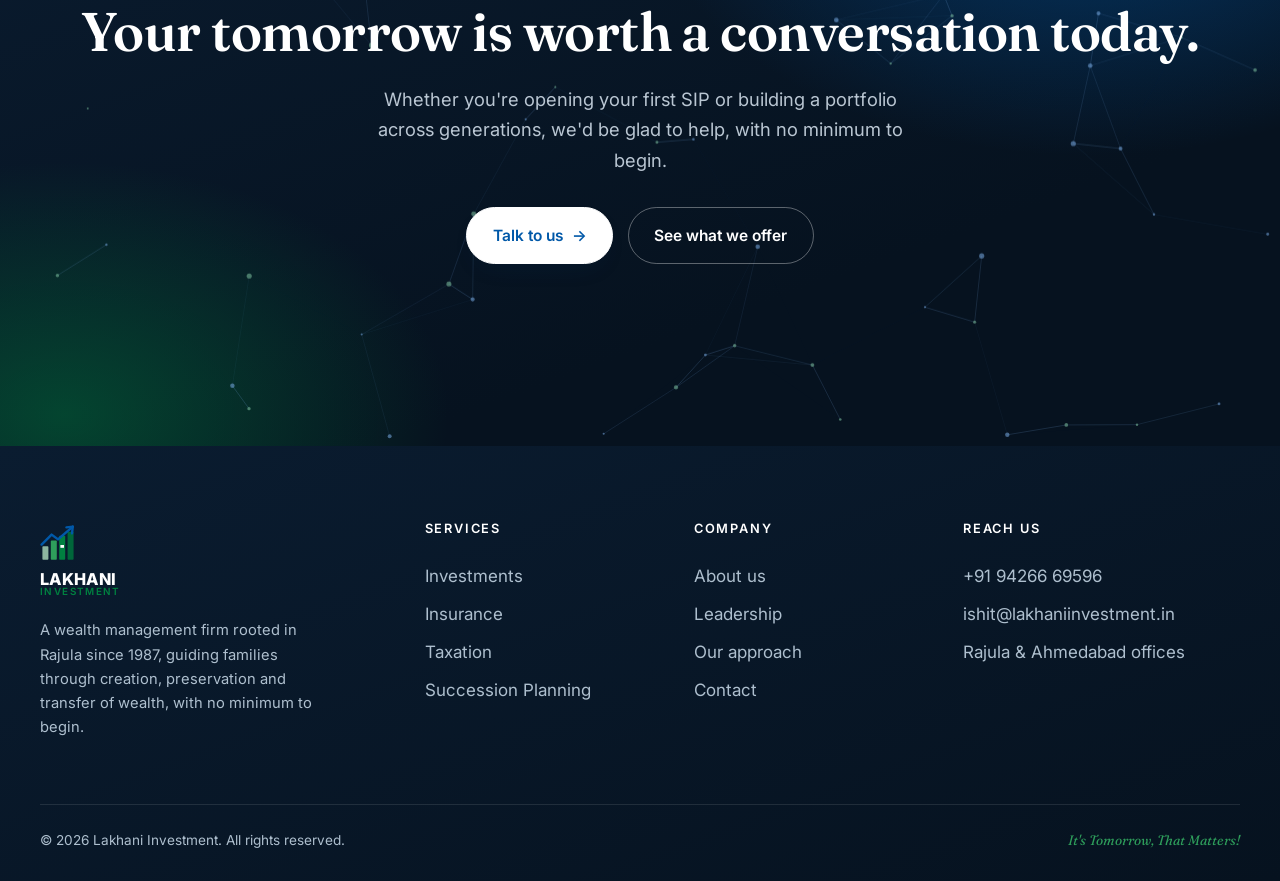
==== commit c1df7497: "Remove growth chart below compounding calculator Drop the SVG portfolio-value chart and its supporti" ====
--- a/index.html
+++ b/index.html
@@ -192,44 +192,6 @@
           </div>
           <p class="calc-note">Illustrative only. Assumes a constant annual return compounded monthly; actual returns vary and are not guaranteed.</p>
         </div>
-
-        <!-- chart -->
-        <div class="chart-card reveal" data-delay="1">
-          <div class="cc-top">
-            <div>
-              <span class="cc-title">Your money, compounding</span>
-              <span class="cc-sub" id="ccSub">₹10,000 / month · 12% · 20 years</span>
-            </div>
-            <span class="cc-badge">▲ Compounding</span>
-          </div>
-          <svg class="growth-chart" id="compChart" viewBox="0 0 760 170" role="img" aria-label="A chart showing how monthly investments compound into a larger portfolio value over time">
-            <defs>
-              <linearGradient id="ccArea" x1="0" y1="0" x2="0" y2="1">
-                <stop offset="0" stop-color="#0058a8" stop-opacity="0.22" />
-                <stop offset="1" stop-color="#0058a8" stop-opacity="0" />
-              </linearGradient>
-              <linearGradient id="ccLine" x1="0" y1="0" x2="1" y2="0">
-                <stop offset="0" stop-color="#0058a8" />
-                <stop offset="1" stop-color="#008040" />
-              </linearGradient>
-            </defs>
-            <g class="cc-grid">
-              <line x1="44" y1="146" x2="724" y2="146" />
-              <line x1="44" y1="108" x2="724" y2="108" />
-              <line x1="44" y1="70" x2="724" y2="70" />
-              <line x1="44" y1="32" x2="724" y2="32" />
-            </g>
-            <path class="gl-area" id="cValArea" d="" fill="url(#ccArea)" />
-            <path class="gl-contrib" id="cConArea" d="" />
-            <path class="gl-line" id="cValLine" d="" fill="none" stroke="url(#ccLine)" stroke-width="3" pathLength="1" />
-            <circle class="gl-end" id="cEnd" r="4.5" cx="0" cy="0" />
-            <text class="cc-ymax" id="cYMax" x="44" y="20">₹1 Cr</text>
-          </svg>
-          <div class="cc-foot">
-            <span><i class="k blue"></i>Portfolio value</span>
-            <span><i class="k green"></i>Your contributions</span>
-          </div>
-        </div>
       </div>
     </div>
   </section>
--- a/css/styles.css
+++ b/css/styles.css
@@ -561,69 +561,6 @@
 [data-fx-net] > .wrap { position: relative; z-index: 1; }
 .fx-net-canvas { position: absolute; inset: 0; width: 100%; height: 100%; z-index: 0; pointer-events: none; }
 
-/* ---------- self-drawing growth chart ---------- */
-.who-split { align-items: center; }
-.chart-card {
-  background: #fff; border: 1px solid var(--line); border-radius: var(--radius);
-  padding: 1.5rem 1.6rem 1.3rem; box-shadow: var(--shadow-soft);
-  position: relative; overflow: hidden;
-}
-.chart-card::before {
-  content: ""; position: absolute; inset: 0; pointer-events: none;
-  background: radial-gradient(420px circle at 85% 0%, rgba(0, 88, 168, 0.05), transparent 60%);
-}
-.cc-top { display: flex; align-items: flex-start; justify-content: space-between; gap: 1rem; position: relative; }
-.cc-title { display: block; font-family: "Fraunces", serif; font-weight: 600; font-size: 1.15rem; color: var(--ink); line-height: 1.2; }
-.cc-sub { display: block; font-size: 0.78rem; color: var(--body); margin-top: 0.2rem; }
-.cc-badge {
-  flex: none; font-size: 0.74rem; font-weight: 600; color: var(--green);
-  background: var(--bg-tint-green); border: 1px solid rgba(0, 128, 64, 0.18);
-  border-radius: 999px; padding: 0.32rem 0.7rem; white-space: nowrap;
-}
-.growth-chart { display: block; width: 100%; height: auto; margin: 0.9rem 0 0.4rem; overflow: visible; }
-.cc-grid line { stroke: var(--line); stroke-width: 1; }
-
-.gl-bar {
-  fill: var(--green-muted); opacity: 0.55;
-  transform: scaleY(0); transform-box: fill-box; transform-origin: bottom;
-}
-.gl-area { opacity: 0; }
-.gl-line {
-  stroke-dasharray: 1; stroke-dashoffset: 1; stroke-linecap: round; stroke-linejoin: round;
-}
-.gl-dot {
-  fill: var(--blue); transform: scale(0); transform-box: fill-box; transform-origin: center;
-}
-
-/* animate when the card scrolls in */
-.chart-card.in .gl-bar {
-  transition: transform 0.7s var(--ease);
-  transition-delay: calc(0.06s * var(--i));
-  transform: scaleY(1);
-}
-.chart-card.in .gl-area {
-  transition: opacity 0.8s ease 0.7s;
-  opacity: 1;
-}
-.chart-card.in .gl-line {
-  transition: stroke-dashoffset 1.5s var(--ease) 0.45s;
-  stroke-dashoffset: 0;
-}
-.chart-card.in .gl-dot {
-  transition: transform 0.45s var(--ease);
-  transition-delay: calc(0.6s + 0.13s * var(--i));
-  transform: scale(1);
-}
-
-.cc-foot {
-  display: flex; gap: 1.3rem; margin-top: 0.5rem;
-  font-size: 0.78rem; color: var(--body);
-}
-.cc-foot span { display: inline-flex; align-items: center; gap: 0.4rem; }
-.cc-foot .k { width: 11px; height: 11px; border-radius: 3px; display: inline-block; }
-.cc-foot .k.blue { background: var(--blue); }
-.cc-foot .k.green { background: var(--green-muted); }
-
 /* ---------- compounding calculator ---------- */
 .calc {
   display: grid; grid-template-columns: 1fr;
@@ -668,13 +605,6 @@
 .co.is-grow .co-val { color: var(--blue); }
 .co.is-gain .co-val { color: var(--green); }
 .calc-note { margin: 1.2rem 0 0; font-size: 0.76rem; color: var(--body); opacity: 0.78; line-height: 1.5; }
-
-/* chart additions for the calculator */
-.gl-contrib { fill: rgba(0, 128, 64, 0.18); opacity: 0; }
-.gl-end { fill: var(--green); stroke: #fff; stroke-width: 1.5; opacity: 0; transform: scale(0); transform-box: fill-box; transform-origin: center; }
-.cc-ymax { font-family: "Inter", system-ui, sans-serif; font-weight: 600; font-size: 10px; fill: var(--body); }
-.chart-card.in .gl-contrib { transition: opacity 0.8s ease 0.5s; opacity: 1; }
-.chart-card.in .gl-end { transition: transform 0.5s var(--ease) 1.5s, opacity 0.4s ease 1.5s; transform: scale(1); opacity: 1; }
 
 @media (max-width: 860px) {
   .calc { grid-template-columns: 1fr; }
@@ -809,13 +739,6 @@
   * { animation: none !important; transition: none !important; }
   .reveal, .reveal-x { opacity: 1 !important; transform: none !important; }
   html { scroll-behavior: auto; }
-  /* show the chart in its final drawn state without animating */
-  .gl-bar { transform: scaleY(1) !important; }
-  .gl-area { opacity: 1 !important; }
-  .gl-line { stroke-dashoffset: 0 !important; }
-  .gl-dot { transform: scale(1) !important; }
-  .gl-contrib { opacity: 1 !important; }
-  .gl-end { opacity: 1 !important; transform: scale(1) !important; }
   /* hide animated pulse rings, leave the solid markers */
   .gj-pulse { opacity: 0 !important; }
 }
@@ -870,15 +793,33 @@
   max-width: 620px; margin-left: auto; margin-right: auto;
 }
 .hero-center .chips { justify-content: center; }
-.about-hero h1 { font-size: clamp(2.7rem, 6.6vw, 4.8rem); margin-bottom: 0.7rem; }
+.hero-center h1 { font-size: clamp(2.7rem, 6.6vw, 4.8rem); margin-bottom: 0.7rem; }
 .about-hero .hero-lead { font-size: clamp(1.02rem, 1.5vw, 1.18rem); }
+
+/* Contact hero leads with its short label as the dominant serif heading; the
+   line beneath it is demoted to a quiet subhead (the page's own variation of
+   the global section-head flip, at hero scale). */
+.contact .page-hero .eyebrow {
+  display: block;
+  font-family: var(--serif); font-weight: 600;
+  font-size: clamp(2.7rem, 6.6vw, 4.8rem); line-height: 1.08;
+  letter-spacing: -0.01em; text-transform: none;
+  color: var(--ink); margin-bottom: 0.6rem;
+}
+.contact .page-hero .eyebrow::before { display: none; }
+.contact .page-hero h1 {
+  font-family: var(--sans); font-weight: 500;
+  font-size: clamp(1.15rem, 2.4vw, 1.5rem); line-height: 1.5;
+  letter-spacing: 0; color: var(--body); margin-bottom: 0.75rem;
+}
 
 /* Every About section leads with its short label as the dominant heading;
    the descriptive sentence beneath it is a smaller, supporting subhead.
    The .section-head blocks already do this site-wide, so here we extend the
    same treatment to the story, timeline and leadership sections. */
 .about .narrow .eyebrow,
-.about .split-body .eyebrow {
+.about .split-body .eyebrow,
+.contact .split-body .eyebrow {
   display: block;
   font-family: var(--serif); font-weight: 600;
   font-size: clamp(2rem, 4.6vw, 3.3rem); line-height: 1.08;
@@ -886,10 +827,12 @@
   color: var(--ink); margin-bottom: 0.5rem;
 }
 .about .narrow .eyebrow::before,
-.about .split-body .eyebrow::before { display: none; }
+.about .split-body .eyebrow::before,
+.contact .split-body .eyebrow::before { display: none; }
 
 .about .narrow h2,
-.about .split-body h2 {
+.about .split-body h2,
+.contact .split-body h2 {
   font-family: var(--sans); font-weight: 500;
   font-size: clamp(1.05rem, 2.1vw, 1.35rem); line-height: 1.5;
   letter-spacing: 0; color: var(--body);
@@ -937,3 +880,23 @@
 .svc.is-green .svc-cta { color: var(--green); }
 .svc-cta .arr { transition: transform 0.3s var(--ease); }
 .svc-cta:hover .arr { transform: translateX(4px); }
+
+/* ============================================================
+   Real office maps (contact page) - replaces the stylised SVG
+   ============================================================ */
+.maps-real {
+  display: grid; grid-template-columns: 1fr 1fr; gap: 1.4rem;
+  margin: 0 auto 3rem; max-width: 960px;
+}
+.map-embed {
+  border: 1px solid var(--line); border-radius: var(--radius);
+  overflow: hidden; background: #fff; box-shadow: var(--shadow-soft);
+}
+.map-embed iframe { display: block; width: 100%; height: 300px; border: 0; }
+.map-embed figcaption {
+  padding: 0.85rem 1.1rem; font-family: var(--sans); font-weight: 600;
+  font-size: 0.9rem; color: var(--ink);
+}
+@media (max-width: 760px) {
+  .maps-real { grid-template-columns: 1fr; }
+}
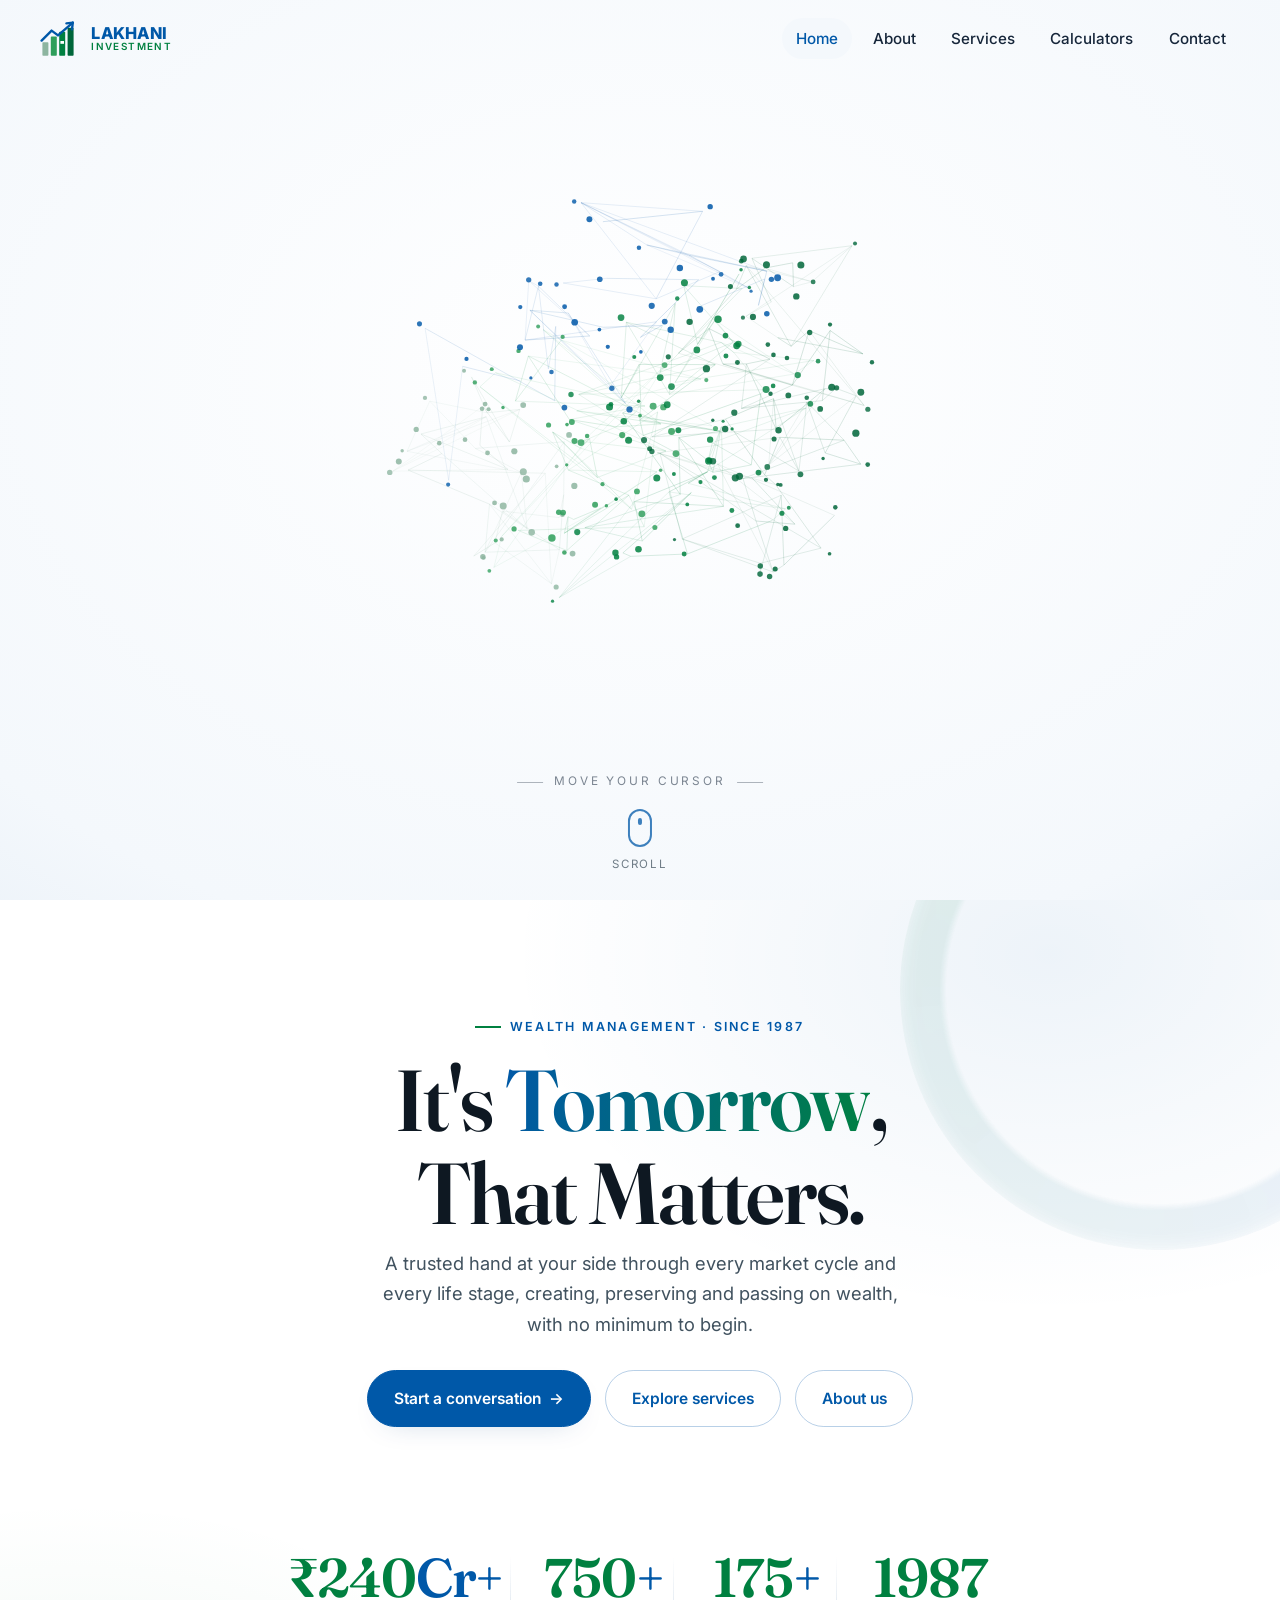
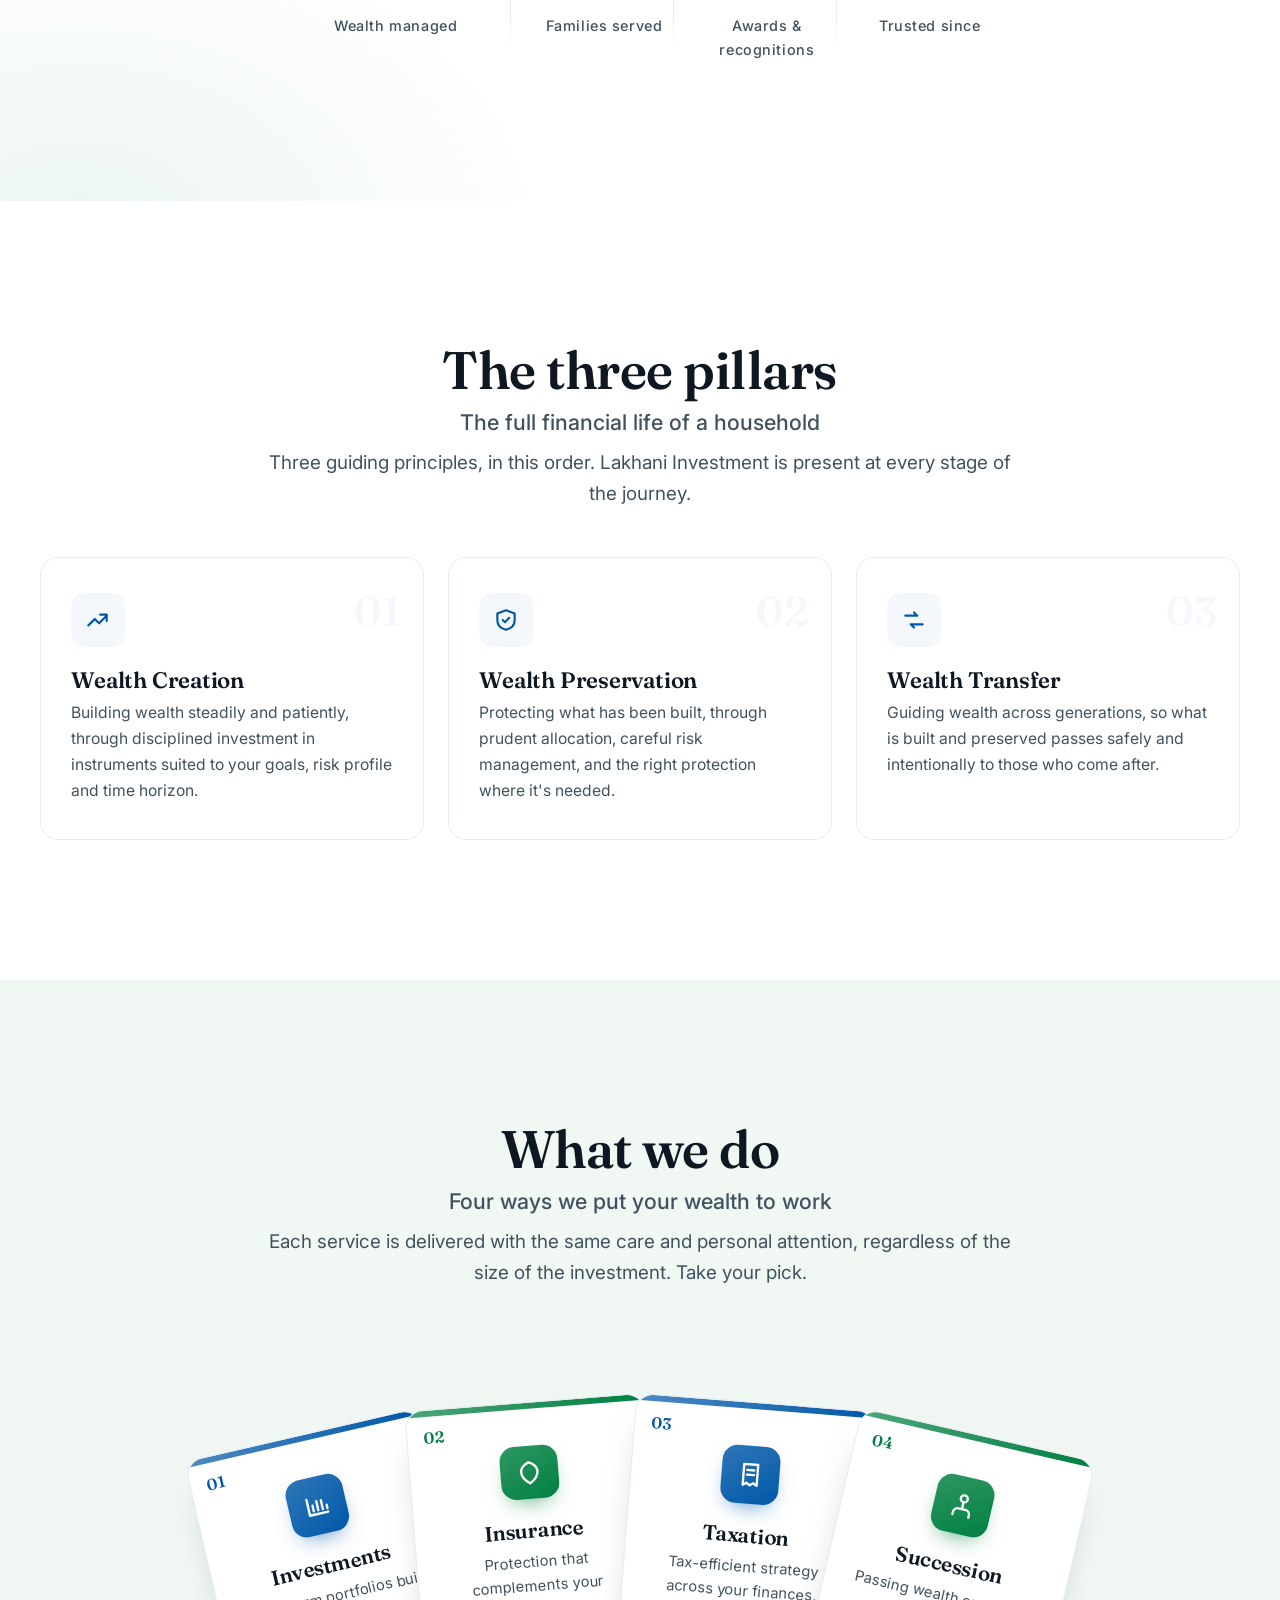
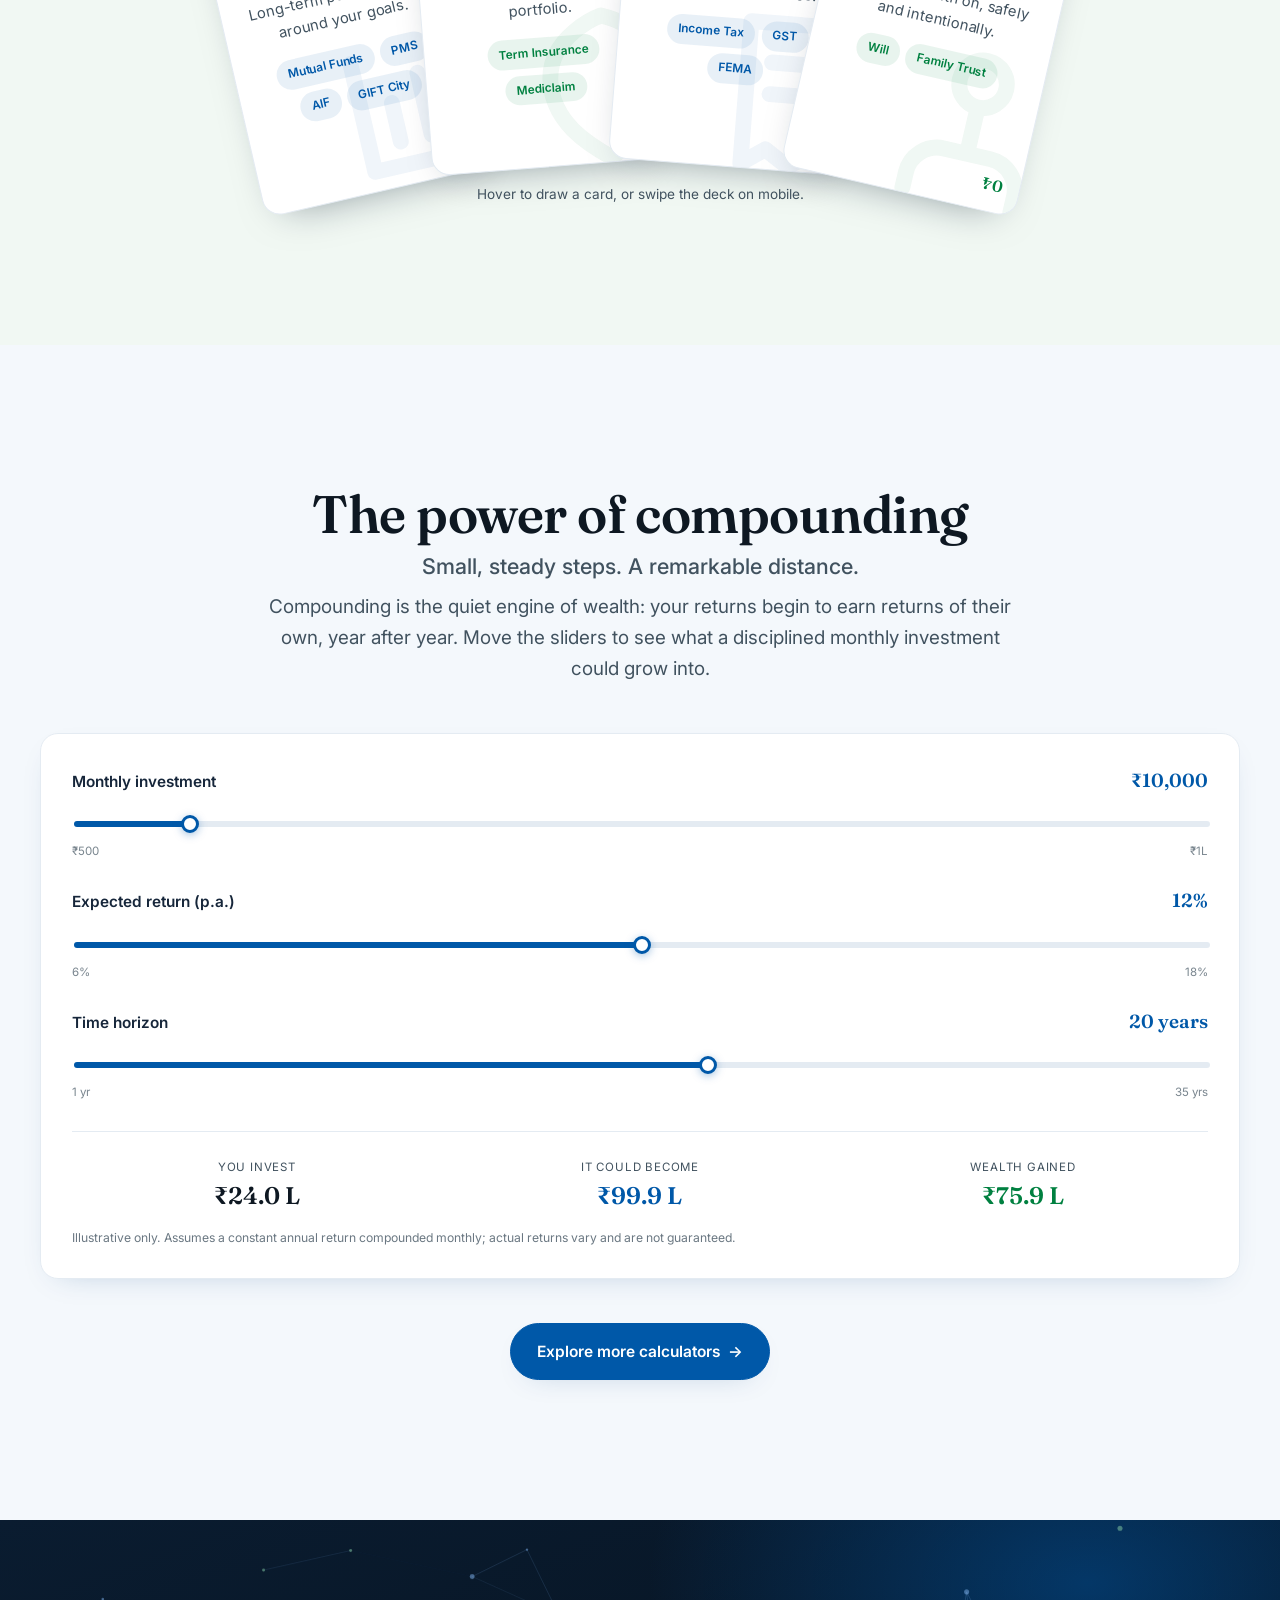
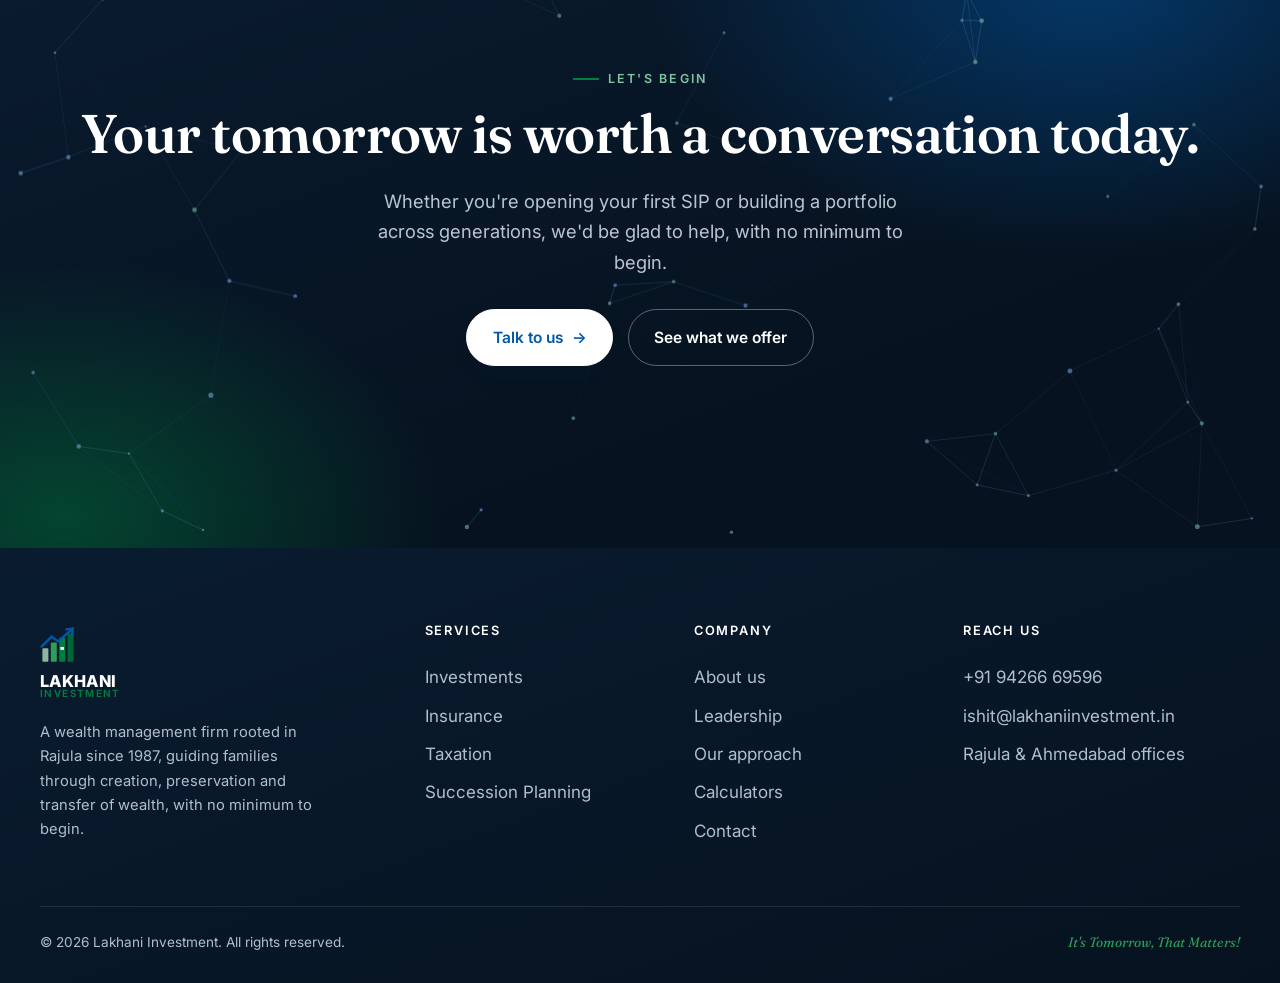
==== commit ac0e1745: "Drop calculators-page hero; add "Explore more calculators" CTA on home Remove the intro hero from ca" ====
--- a/index.html
+++ b/index.html
@@ -193,6 +193,10 @@
           <p class="calc-note">Illustrative only. Assumes a constant annual return compounded monthly; actual returns vary and are not guaranteed.</p>
         </div>
       </div>
+
+      <div class="calc-more reveal" data-delay="2">
+        <a class="btn" href="calculators.html">Explore more calculators <span class="arr">→</span></a>
+      </div>
     </div>
   </section>
 
--- a/css/styles.css
+++ b/css/styles.css
@@ -605,6 +605,16 @@
 .co.is-grow .co-val { color: var(--blue); }
 .co.is-gain .co-val { color: var(--green); }
 .calc-note { margin: 1.2rem 0 0; font-size: 0.76rem; color: var(--body); opacity: 0.78; line-height: 1.5; }
+/* Lead-in from the home compounding calc to the full calculators workspace. */
+.calc-more { text-align: center; margin-top: clamp(1.8rem, 4vw, 2.8rem); }
+/* Plain-language takeaway, tailored per calculator. */
+.cw-insight {
+  margin: 1rem 0 0; padding: 0.85rem 1rem;
+  background: var(--bg-tint); border-left: 3px solid var(--accent, var(--blue));
+  border-radius: 0 var(--radius-sm) var(--radius-sm) 0;
+  font-size: 0.9rem; line-height: 1.55; color: var(--blue-ink);
+}
+.cw-insight b { color: var(--accent, var(--blue)); font-weight: 700; }
 
 @media (max-width: 860px) {
   .calc { grid-template-columns: 1fr; }
@@ -900,3 +910,329 @@
 @media (max-width: 760px) {
   .maps-real { grid-template-columns: 1fr; }
 }
+
+/* ============================================================
+   Calculators workspace
+   A desktop-style surface where each calculator is an "app" icon.
+   Clicking one opens an in-page window with the live tool and a
+   short explanation of what it is and how to use it.
+   ============================================================ */
+
+/* No hero on this page: the workspace sits near the top of the page, with
+   enough breathing room above it to clear the fixed header. */
+.workspace-section { padding-top: clamp(104px, 13vh, 152px); }
+
+/* The desktop frame: a titled window holding the wallpaper screen. */
+.workspace {
+  background: #fff;
+  border: 1px solid var(--line);
+  border-radius: var(--radius);
+  box-shadow: var(--shadow);
+  overflow: hidden;
+}
+.workspace-bar {
+  display: grid;
+  grid-template-columns: 1fr auto 1fr;
+  align-items: center;
+  gap: 1rem;
+  padding: 0.7rem 1.1rem;
+  border-bottom: 1px solid var(--line);
+  background: linear-gradient(180deg, #f7fbff, #eef5fb);
+}
+.ws-dots { display: inline-flex; gap: 7px; }
+.ws-dots i {
+  width: 11px; height: 11px; border-radius: 50%; display: inline-block;
+  background: var(--line);
+}
+.ws-dots i:nth-child(1) { background: #ef6f5e; }
+.ws-dots i:nth-child(2) { background: #f4be4f; }
+.ws-dots i:nth-child(3) { background: #54c07a; }
+.ws-title {
+  justify-self: center;
+  font-family: var(--sans); font-weight: 600; font-size: 0.86rem;
+  letter-spacing: 0.02em; color: var(--blue-ink);
+}
+.ws-clock {
+  justify-self: end;
+  font-family: var(--sans); font-weight: 500; font-size: 0.82rem;
+  color: var(--body); font-variant-numeric: tabular-nums;
+}
+.workspace-screen {
+  padding: clamp(1.4rem, 3.4vw, 2.8rem);
+  background:
+    radial-gradient(circle at 0% 0%, rgba(0, 88, 168, 0.08), transparent 42%),
+    radial-gradient(circle at 100% 100%, rgba(0, 128, 64, 0.08), transparent 42%),
+    radial-gradient(circle at 1px 1px, rgba(0, 88, 168, 0.06) 1px, transparent 0) 0 0 / 22px 22px,
+    linear-gradient(160deg, #f6faff 0%, #f1f8f3 100%);
+}
+
+/* Toolbar: a friendly greeting, the date and a live search. */
+.ws-toolbar {
+  display: flex; align-items: flex-end; justify-content: space-between;
+  flex-wrap: wrap; gap: 1rem 1.4rem;
+  margin-bottom: clamp(1.5rem, 3vw, 2.4rem);
+}
+.ws-greet { min-width: 0; }
+.ws-hello {
+  margin: 0; font-family: var(--serif); font-weight: 600;
+  font-size: clamp(1.3rem, 2.6vw, 1.7rem); line-height: 1.1; color: var(--ink);
+}
+.ws-sub {
+  margin: 0.25rem 0 0; font-family: var(--sans); font-size: 0.82rem;
+  color: var(--body); letter-spacing: 0.01em;
+}
+.ws-search {
+  position: relative; flex: 0 1 280px; display: flex; align-items: center;
+}
+.ws-search-ico {
+  position: absolute; left: 0.85rem; width: 17px; height: 17px;
+  color: var(--body); opacity: 0.55; pointer-events: none;
+}
+#appSearch {
+  width: 100%; font-family: var(--sans); font-size: 0.9rem; color: var(--ink);
+  padding: 0.6rem 0.9rem 0.6rem 2.45rem;
+  border: 1px solid var(--line); border-radius: 999px;
+  background: rgba(255, 255, 255, 0.85);
+  transition: border-color 0.2s var(--ease), box-shadow 0.2s var(--ease), background 0.2s var(--ease);
+}
+#appSearch::placeholder { color: var(--body); opacity: 0.6; }
+#appSearch:focus {
+  outline: none; border-color: var(--blue); background: #fff;
+  box-shadow: 0 0 0 4px rgba(0, 88, 168, 0.12);
+}
+#appSearch::-webkit-search-cancel-button { cursor: pointer; }
+
+/* App icon grid, grouped into labelled "folders". */
+.app-deck { display: flex; flex-direction: column; gap: clamp(1.7rem, 3.4vw, 2.6rem); }
+.app-group[hidden] { display: none; }
+.app-group-title {
+  display: flex; align-items: center; gap: 0.6rem;
+  margin: 0 0 1.1rem;
+  font-family: var(--sans); font-weight: 700; font-size: 0.72rem;
+  letter-spacing: 0.16em; text-transform: uppercase;
+  color: var(--body);
+}
+.agt-label { opacity: 0.72; }
+.agt-count {
+  display: inline-grid; place-items: center; min-width: 1.45rem; height: 1.45rem;
+  padding: 0 0.4rem; border-radius: 999px;
+  background: rgba(0, 88, 168, 0.09); color: var(--blue);
+  font-size: 0.68rem; letter-spacing: 0; line-height: 1;
+}
+.app-grid {
+  display: grid;
+  grid-template-columns: repeat(auto-fill, minmax(132px, 1fr));
+  gap: clamp(0.5rem, 1.2vw, 0.9rem);
+}
+.app {
+  display: flex; flex-direction: column; align-items: center; gap: 0.6rem;
+  padding: 1.1rem 0.6rem 0.95rem;
+  background: transparent; border: 1px solid transparent; border-radius: var(--radius-sm);
+  font-family: var(--sans); cursor: pointer; text-align: center;
+  transition: background 0.25s var(--ease), border-color 0.25s var(--ease),
+              transform 0.25s var(--ease), box-shadow 0.25s var(--ease);
+  animation: appPop 0.5s var(--ease) both;
+  animation-delay: calc(var(--app-i, 0) * 32ms);
+}
+.app[hidden] { display: none; }
+@keyframes appPop {
+  from { opacity: 0; transform: translateY(10px) scale(0.96); }
+  to   { opacity: 1; transform: none; }
+}
+.app:hover {
+  background: rgba(255, 255, 255, 0.85); border-color: var(--line);
+  transform: translateY(-3px); box-shadow: 0 18px 34px -22px rgba(0, 63, 125, 0.5);
+}
+.app-icon {
+  width: 64px; height: 64px; border-radius: 18px;
+  display: grid; place-items: center; color: #fff; position: relative;
+  box-shadow: 0 12px 24px -12px rgba(0, 63, 125, 0.55);
+  transition: transform 0.25s var(--ease), box-shadow 0.25s var(--ease);
+}
+.app-icon::after {
+  content: ""; position: absolute; inset: 0; border-radius: inherit;
+  background: linear-gradient(180deg, rgba(255, 255, 255, 0.3), transparent 55%);
+  pointer-events: none;
+}
+.app-icon svg { width: 30px; height: 30px; position: relative; z-index: 1; }
+.app.accent-blue .app-icon { background: linear-gradient(150deg, #1f74c4, var(--blue-deep)); }
+.app.accent-green .app-icon { background: linear-gradient(150deg, var(--green-soft), var(--green)); }
+.app:hover .app-icon { transform: translateY(-4px) scale(1.05); box-shadow: 0 18px 30px -12px rgba(0, 63, 125, 0.6); }
+.app.accent-green:hover .app-icon { box-shadow: 0 18px 30px -12px rgba(0, 128, 64, 0.55); }
+.app-name {
+  font-size: 0.84rem; font-weight: 600; line-height: 1.25;
+  color: var(--blue-ink);
+}
+.app-tag {
+  font-size: 0.7rem; line-height: 1.3; color: var(--body); opacity: 0.78;
+}
+.app:focus-visible { outline: 2px solid var(--blue); outline-offset: 2px; }
+.app-empty {
+  margin: 0.5rem 0 0; text-align: center; color: var(--body);
+  font-family: var(--sans); font-size: 0.9rem;
+}
+.app-empty[hidden] { display: none; }
+
+/* ---------- the calculator window (modal) ---------- */
+.calc-modal {
+  position: fixed; inset: 0; z-index: 1000;
+  display: flex; align-items: center; justify-content: center;
+  padding: clamp(12px, 3vw, 32px);
+}
+.calc-modal[hidden] { display: none; }
+.calc-modal-backdrop {
+  position: absolute; inset: 0;
+  background: rgba(10, 24, 38, 0.55);
+  -webkit-backdrop-filter: blur(4px); backdrop-filter: blur(4px);
+}
+.calc-window {
+  --accent: var(--blue);
+  position: relative; z-index: 1;
+  width: min(960px, 100%);
+  max-height: calc(100svh - 2 * clamp(12px, 3vw, 32px));
+  display: flex; flex-direction: column; overflow: auto;
+  background: #fff; border-radius: var(--radius);
+  box-shadow: 0 40px 90px -30px rgba(0, 30, 70, 0.6);
+  animation: cwIn 0.32s var(--ease);
+}
+.calc-window.accent-green { --accent: var(--green); }
+@keyframes cwIn {
+  from { opacity: 0; transform: translateY(20px) scale(0.985); }
+  to   { opacity: 1; transform: none; }
+}
+.cw-bar {
+  position: sticky; top: 0; z-index: 2;
+  display: flex; align-items: center; gap: 0.85rem;
+  padding: 0.9rem 1.1rem;
+  border-bottom: 1px solid var(--line);
+  background: linear-gradient(180deg, #ffffff, #f6faff);
+}
+.cw-ico {
+  flex: 0 0 auto; width: 40px; height: 40px; border-radius: 12px;
+  display: grid; place-items: center; color: #fff; background: var(--accent);
+  box-shadow: 0 8px 18px -10px rgba(0, 63, 125, 0.7);
+}
+.cw-ico svg { width: 22px; height: 22px; }
+.cw-title { flex: 1 1 auto; margin: 0; font-family: var(--serif); font-weight: 600; font-size: 1.18rem; color: var(--ink); }
+.cw-close {
+  flex: 0 0 auto; width: 36px; height: 36px; border-radius: 50%;
+  border: 1px solid var(--line); background: #fff; color: var(--body);
+  font-size: 1.4rem; line-height: 1; cursor: pointer;
+  display: grid; place-items: center;
+  transition: background 0.2s var(--ease), color 0.2s var(--ease), transform 0.2s var(--ease);
+}
+.cw-close:hover { background: var(--bg-tint); color: var(--ink); transform: rotate(90deg); }
+.cw-close:focus-visible { outline: 2px solid var(--blue); outline-offset: 2px; }
+.cw-body {
+  display: grid; grid-template-columns: 1.05fr 0.95fr;
+  gap: clamp(1.2rem, 2.6vw, 2.2rem);
+  padding: clamp(1.3rem, 2.8vw, 2.1rem);
+}
+
+/* Left pane: live calculator. Reuses .calc-controls / .ctrl / .co. */
+.cw-outputs {
+  margin-top: 1.1rem;
+  display: flex; flex-wrap: wrap; gap: 0.6rem;
+  background: var(--bg-tint); border-radius: var(--radius-sm);
+  padding: 1.1rem 1rem;
+}
+.cw-outputs .co { flex: 1 1 0; min-width: 88px; }
+/* Accent-aware sliders + figures inside the window. */
+.calc-window .ctrl input[type="range"] {
+  background: linear-gradient(90deg, var(--accent) 0%, var(--accent) var(--p, 50%), var(--line) var(--p, 50%), var(--line) 100%);
+}
+.calc-window .ctrl input[type="range"]::-webkit-slider-thumb { border-color: var(--accent); }
+.calc-window .ctrl input[type="range"]::-moz-range-thumb { border-color: var(--accent); }
+.calc-window .ctrl-top output { color: var(--accent); }
+.calc-window .co.is-grow .co-val { color: var(--accent); }
+
+/* Editable value field: type a number, or drag the slider. They stay synced. */
+.ctrl-field {
+  display: inline-flex; align-items: baseline; gap: 1px;
+  border-bottom: 1.5px dashed var(--line);
+  transition: border-color 0.2s var(--ease);
+}
+.ctrl-field:focus-within { border-bottom-style: solid; border-bottom-color: var(--accent, var(--blue)); }
+.cf-pre, .cf-suf {
+  font-family: var(--serif); font-weight: 600; font-size: 1.18rem; line-height: 1.1;
+  color: var(--accent, var(--blue));
+}
+.cf-suf { margin-left: 3px; font-size: 0.95rem; }
+.ctrl-val {
+  font-family: var(--serif); font-weight: 600; font-size: 1.18rem; line-height: 1.1;
+  color: var(--accent, var(--blue)); background: transparent; border: 0; outline: none;
+  text-align: right; width: 4ch; min-width: 2ch; padding: 0; cursor: text;
+  -moz-appearance: textfield;
+}
+.ctrl-val::-webkit-outer-spin-button,
+.ctrl-val::-webkit-inner-spin-button { -webkit-appearance: none; margin: 0; }
+
+/* Right pane: explanation. */
+.cw-info h4 {
+  margin: 0 0 0.5rem;
+  font-family: var(--sans); font-weight: 700; font-size: 0.72rem;
+  letter-spacing: 0.14em; text-transform: uppercase; color: var(--accent);
+}
+.cw-info h4 + p { margin: 0; }
+.cw-info p { font-size: 0.96rem; line-height: 1.7; color: var(--body); margin: 0; }
+.cw-info > h4:nth-of-type(2) { margin-top: 1.4rem; }
+.cw-how { margin: 0.6rem 0 0; padding-left: 1.15rem; }
+.cw-how li { font-size: 0.93rem; line-height: 1.6; color: var(--body); margin-bottom: 0.45rem; }
+.cw-how li::marker { color: var(--accent); font-weight: 700; }
+
+/* ---------- composition breakdown chart ---------- */
+.cw-chart { margin-top: 1.1rem; }
+.cc-bar {
+  display: flex; height: 14px; border-radius: 999px; overflow: hidden;
+  background: var(--line); box-shadow: inset 0 0 0 1px rgba(0, 30, 70, 0.04);
+}
+.cc-seg { height: 100%; transition: width 0.45s var(--ease); }
+.cc-in   { background: #9db8d0; }
+.cc-grow { background: var(--green); }
+.cc-warn { background: #e0894e; }
+.cc-alt  { background: var(--blue); }
+.cc-legend {
+  list-style: none; margin: 0.8rem 0 0; padding: 0;
+  display: grid; grid-template-columns: 1fr 1fr; gap: 0.4rem 1.4rem;
+}
+.cc-key { display: flex; align-items: center; gap: 0.5rem; font-size: 0.84rem; }
+.cc-dot { width: 10px; height: 10px; border-radius: 3px; flex: 0 0 auto; }
+.cc-lbl { flex: 1 1 auto; color: var(--body); }
+.cc-amt { font-family: var(--serif); font-weight: 600; color: var(--blue-ink); }
+.cc-pct { color: var(--body); opacity: 0.65; font-variant-numeric: tabular-nums; min-width: 2.6ch; text-align: right; }
+
+/* duration projection table */
+.cw-proj { margin-top: 1.5rem; padding-top: 1.3rem; border-top: 1px solid var(--line); }
+.cw-proj-head h4 { margin: 0 0 0.15rem; font-family: var(--serif); font-weight: 600; font-size: 1rem; color: var(--ink); }
+.cw-proj-sub { margin: 0 0 0.8rem; font-size: 0.8rem; color: var(--body); line-height: 1.45; }
+.proj-scroll { overflow-x: auto; -webkit-overflow-scrolling: touch; }
+.proj-table { width: 100%; border-collapse: collapse; font-size: 0.86rem; }
+.proj-table th, .proj-table td { padding: 0.5rem 0.7rem; text-align: right; white-space: nowrap; }
+.proj-table thead th { font-size: 0.68rem; text-transform: uppercase; letter-spacing: 0.06em; color: var(--body); font-weight: 600; border-bottom: 1px solid var(--line); }
+.proj-table thead th:first-child, .proj-table tbody th { text-align: left; }
+.proj-table tbody th { font-weight: 500; color: var(--body); font-variant-numeric: tabular-nums; }
+.proj-table tbody td { font-family: var(--serif); font-weight: 600; color: var(--blue-ink); font-variant-numeric: tabular-nums; }
+.proj-table tbody tr + tr th, .proj-table tbody tr + tr td { border-top: 1px solid var(--line); }
+.proj-table tbody tr.is-current { background: var(--bg-tint); }
+.proj-table tbody tr.is-current th { color: var(--accent, var(--blue)); font-weight: 700; }
+.proj-table tbody tr.is-current td { color: var(--accent, var(--blue)); }
+
+body.modal-open { overflow: hidden; }
+
+@media (max-width: 760px) {
+  .app-grid { grid-template-columns: repeat(auto-fill, minmax(108px, 1fr)); }
+  .app-icon { width: 56px; height: 56px; border-radius: 16px; }
+  .app-icon svg { width: 26px; height: 26px; }
+  .app-tag { font-size: 0.66rem; }
+  .ws-search { flex-basis: 100%; }
+  .cw-body { grid-template-columns: 1fr; }
+  .proj-table th, .proj-table td { padding: 0.45rem 0.5rem; }
+}
+
+@media (prefers-reduced-motion: reduce) {
+  .calc-window { animation: none; }
+  .app { animation: none; }
+  .app:hover { transform: none; }
+  .app:hover .app-icon { transform: none; }
+  .cw-close:hover { transform: none; }
+}
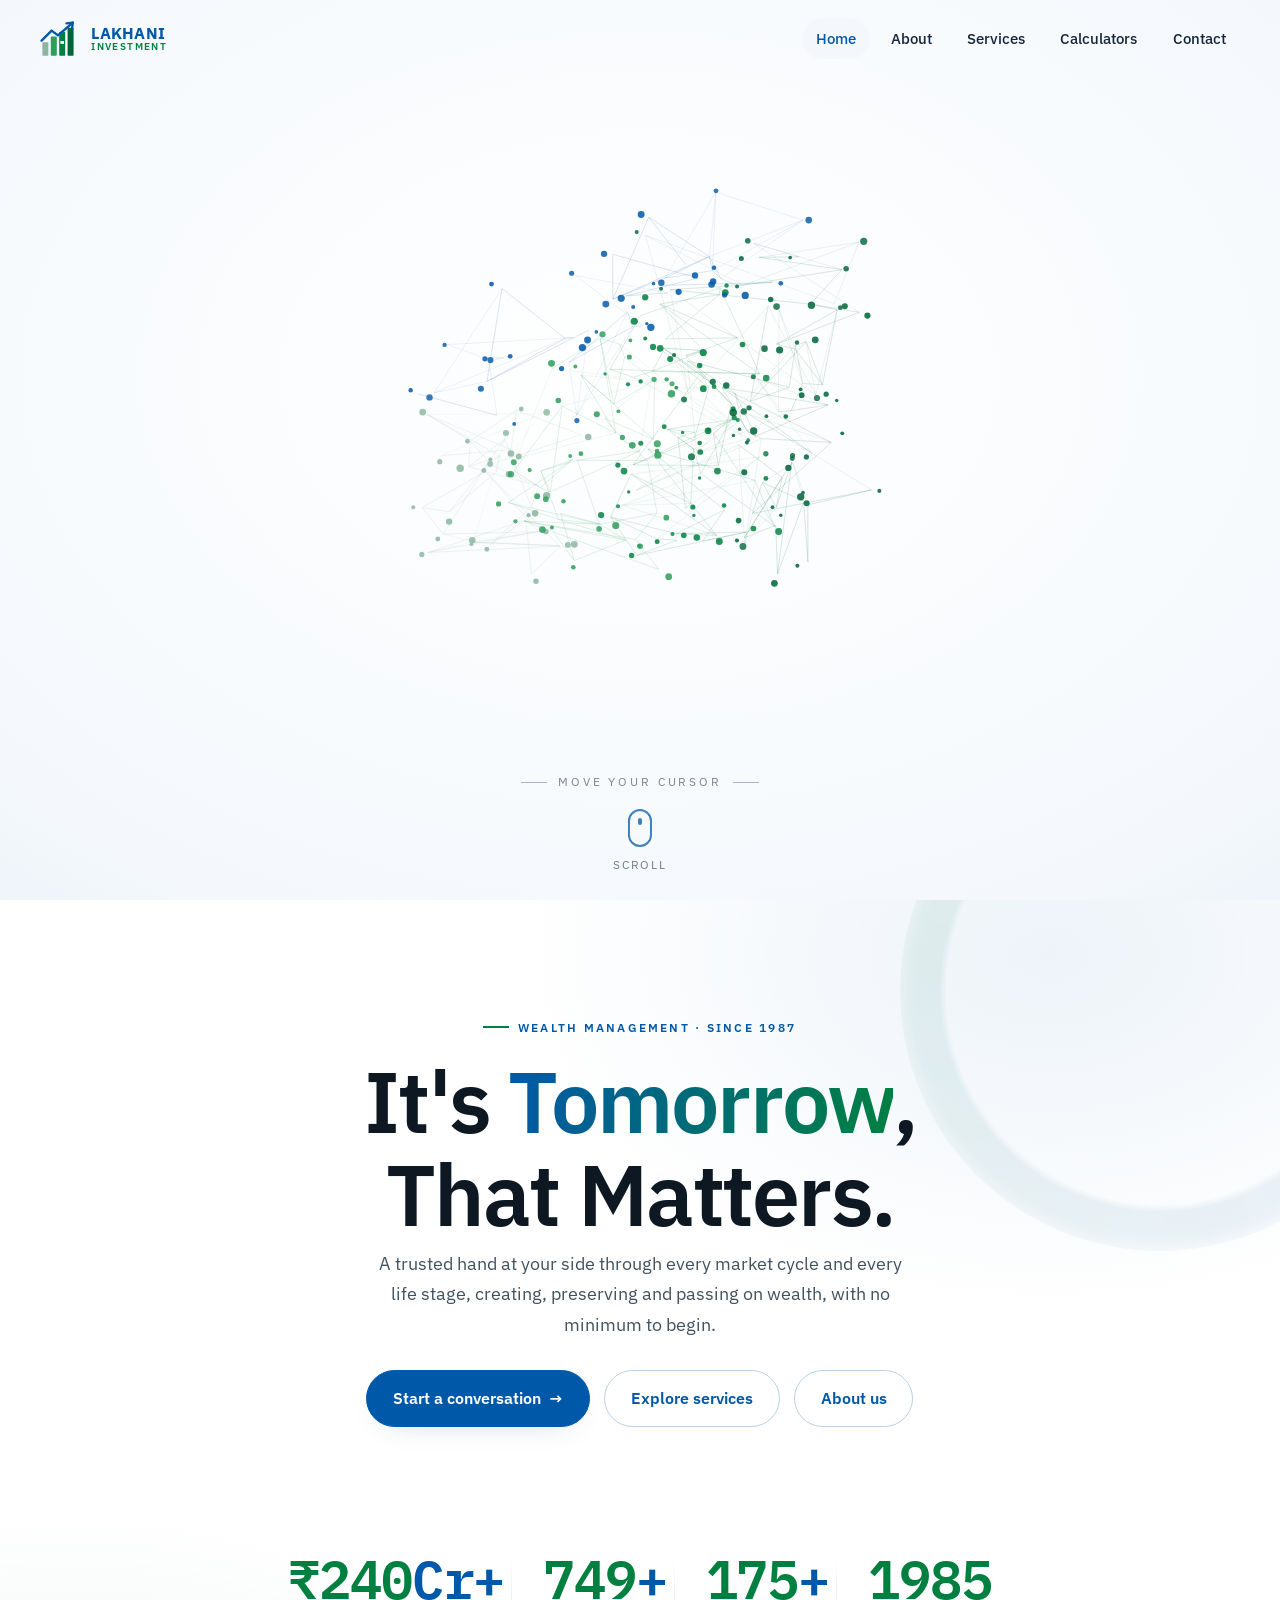
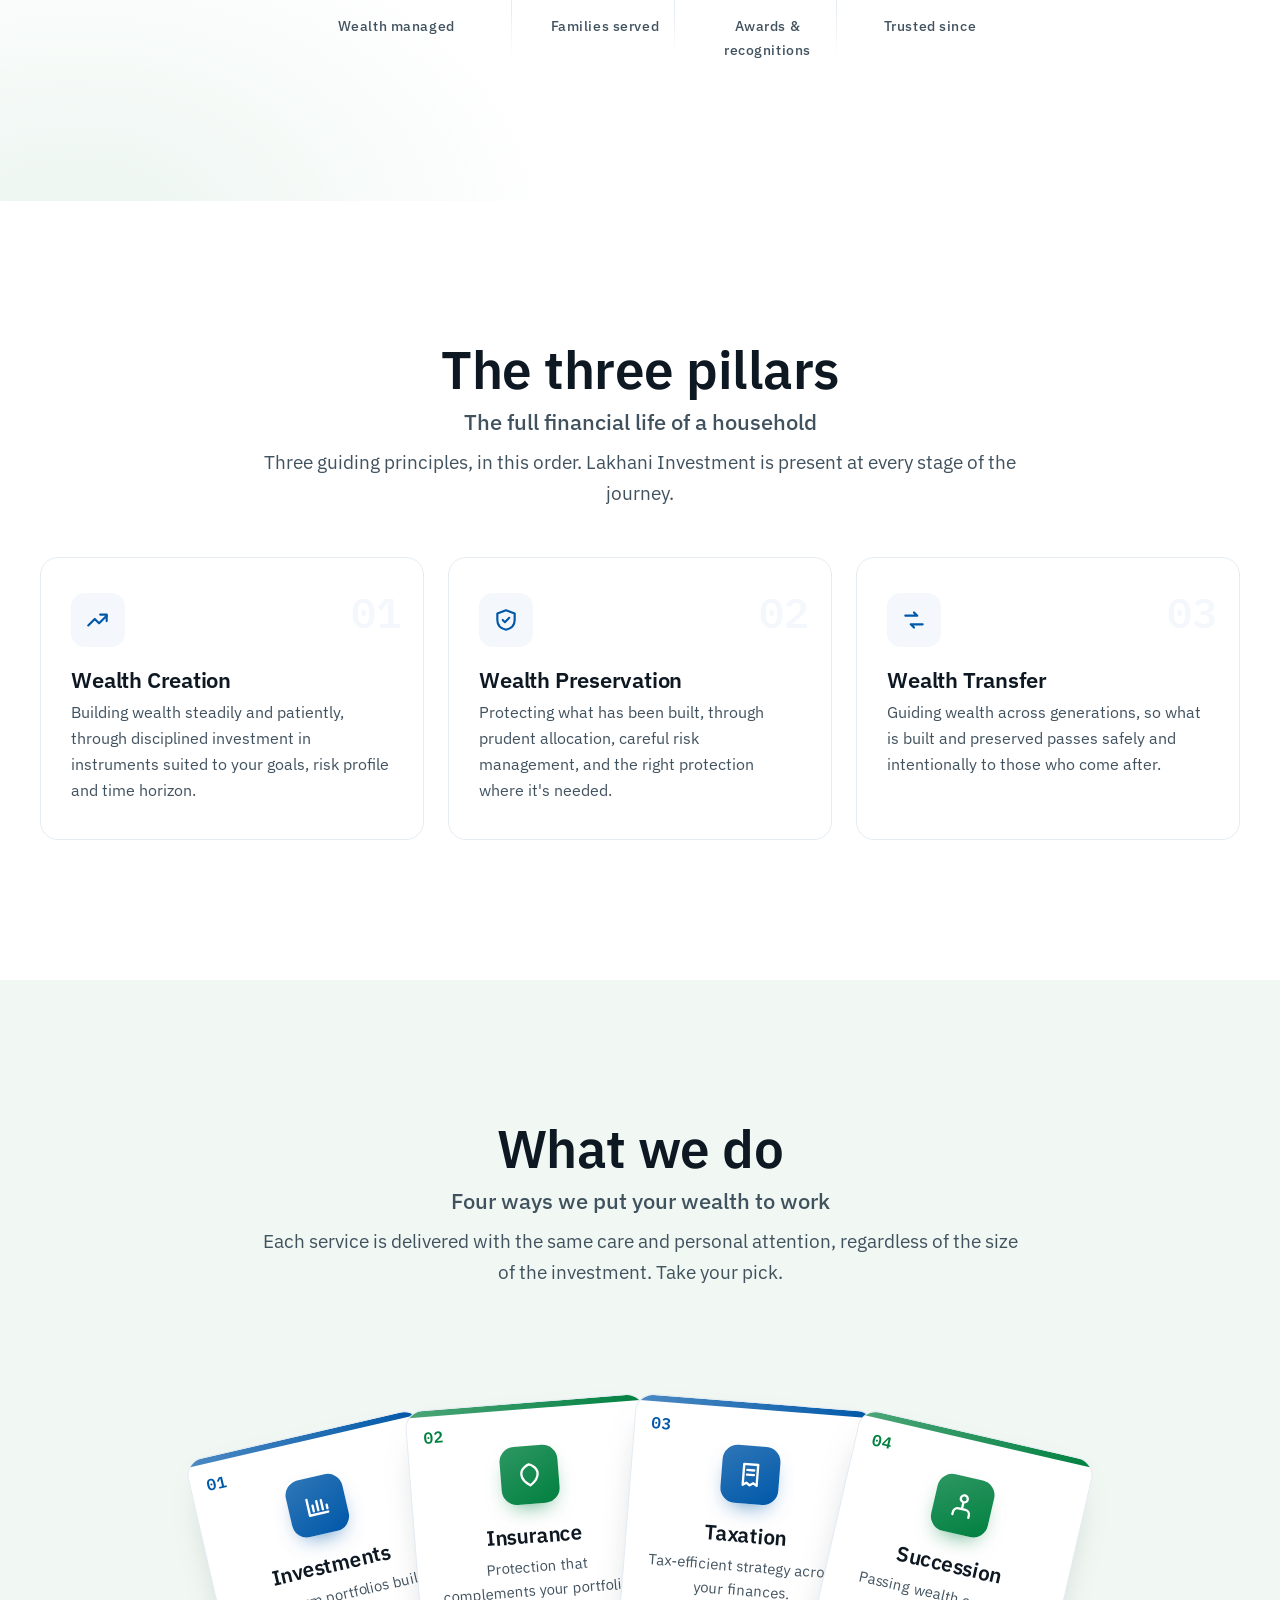
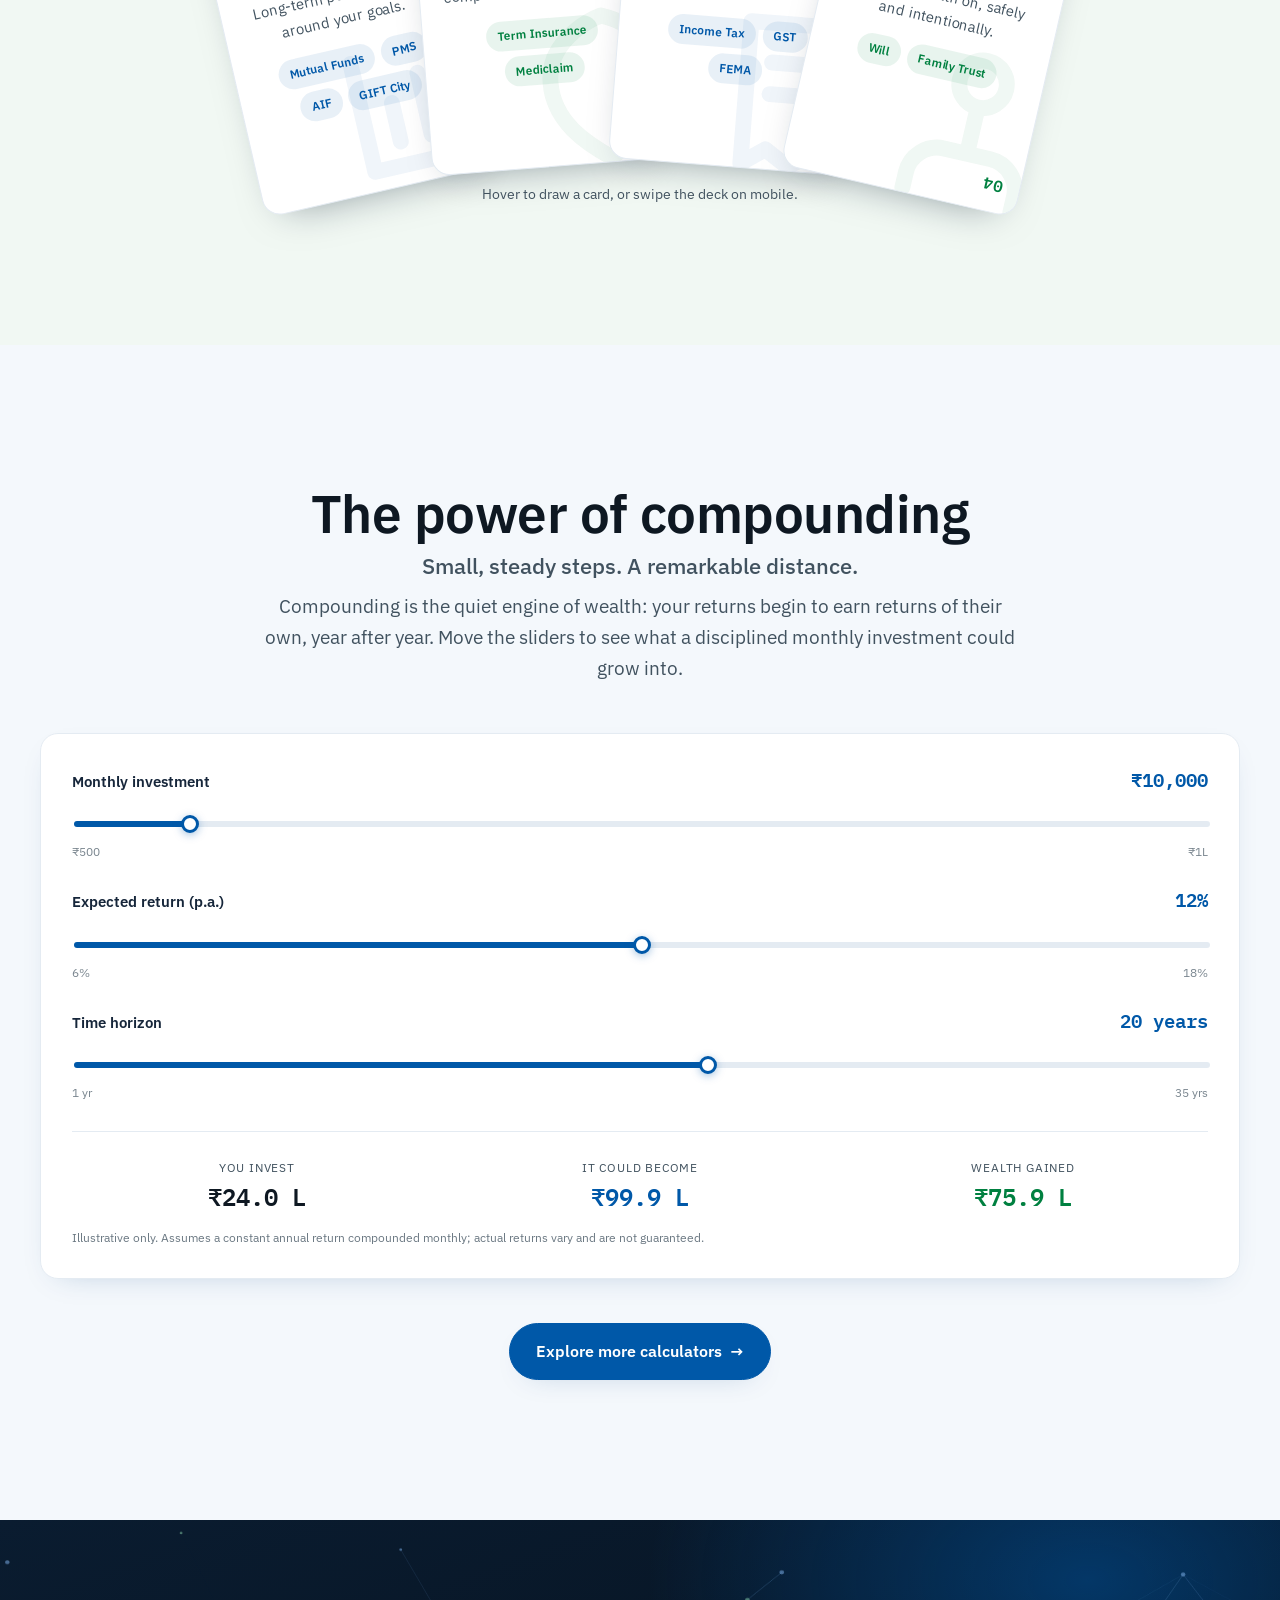
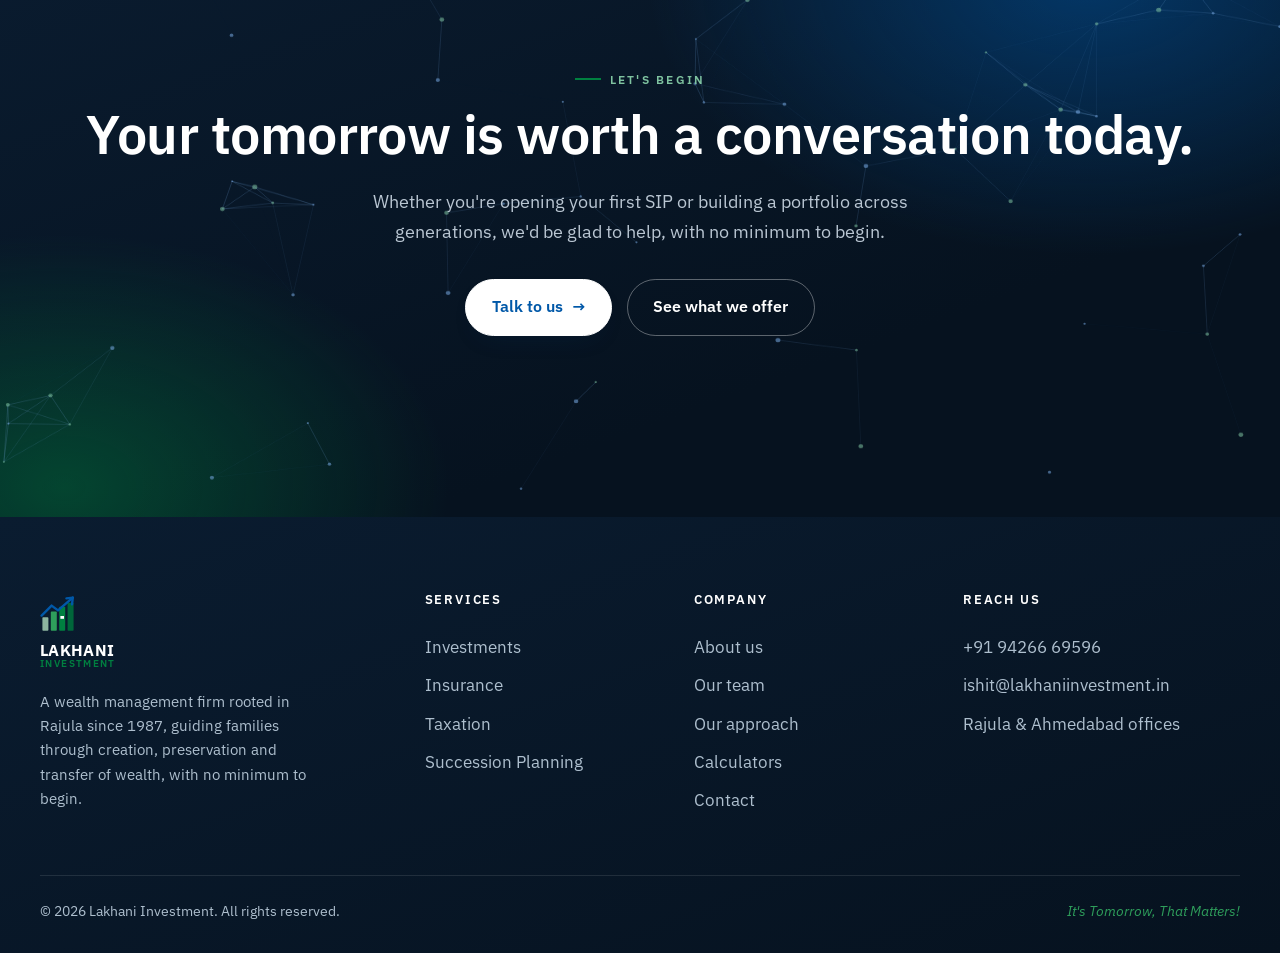
==== commit 125d72b0: "Switch typography to IBM Plex Sans + Mono for an institutional feel Replace the soft Fraunces serif " ====
--- a/index.html
+++ b/index.html
@@ -8,7 +8,7 @@
   <link rel="icon" type="image/png" href="assets/logo.png" />
   <link rel="preconnect" href="https://fonts.googleapis.com" />
   <link rel="preconnect" href="https://fonts.gstatic.com" crossorigin />
-  <link href="https://fonts.googleapis.com/css2?family=Fraunces:ital,opsz,wght@0,9..144,500;0,9..144,600;0,9..144,700;1,9..144,500;1,9..144,600&family=Inter:wght@400;500;600;700;800&display=swap" rel="stylesheet" />
+  <link href="https://fonts.googleapis.com/css2?family=IBM+Plex+Mono:wght@500;600&family=IBM+Plex+Sans:wght@400;500;600;700&display=swap" rel="stylesheet" />
   <link rel="stylesheet" href="css/styles.css" />
 </head>
 <body>
--- a/css/styles.css
+++ b/css/styles.css
@@ -1,7 +1,7 @@
 /* ============================================================
    Lakhani Investment - brand stylesheet
    Blue #0058A8 (primary) · Green #008040 (secondary)
-   Fraunces (headlines) · Inter (body)
+   IBM Plex Sans (headlines + body) · IBM Plex Mono (figures)
    ============================================================ */
 
 :root {
@@ -19,8 +19,11 @@
   --bg-tint-green: #f1f8f3;
   --white: #ffffff;
 
-  --serif: "Fraunces", Georgia, "Times New Roman", serif;
-  --sans: "Inter", system-ui, -apple-system, "Segoe UI", sans-serif;
+  /* Headlines and body share one institutional grotesque; figures use a
+     distinct monospaced ledger face so numbers read like a statement. */
+  --display: "IBM Plex Sans", system-ui, -apple-system, "Segoe UI", sans-serif;
+  --sans: "IBM Plex Sans", system-ui, -apple-system, "Segoe UI", sans-serif;
+  --num: "IBM Plex Mono", ui-monospace, "SF Mono", Menlo, monospace;
 
   --maxw: 1200px;
   --radius: 18px;
@@ -46,7 +49,7 @@
 }
 
 h1, h2, h3, h4 {
-  font-family: var(--serif);
+  font-family: var(--display);
   color: var(--ink);
   font-weight: 600;
   line-height: 1.08;
@@ -109,7 +112,6 @@
   border-color: rgba(0,88,168,0.28); box-shadow: none;
 }
 .btn--ghost:hover { background: var(--blue); color: #fff; border-color: var(--blue); }
-.btn--green { --bg: var(--green); }
 .btn--white { --bg: #fff; color: var(--blue); border-color: #fff; }
 
 /* ---------- header / nav ---------- */
@@ -162,42 +164,20 @@
 body.menu-open .nav-toggle span::before { top: 0; transform: rotate(45deg); }
 body.menu-open .nav-toggle span::after { top: 0; transform: rotate(-45deg); }
 
-/* ---------- hero ---------- */
-.hero {
-  position: relative;
-  min-height: 100svh;
-  display: flex;
-  align-items: center;
-  padding: 120px 0 70px;
-  overflow: hidden;
-  background:
-    radial-gradient(1100px 620px at 78% 18%, rgba(0,88,168,0.08), transparent 60%),
-    radial-gradient(900px 560px at 12% 88%, rgba(0,128,64,0.09), transparent 60%),
-    var(--bg);
-}
-#hero-canvas {
-  position: absolute; inset: 0; width: 100%; height: 100%;
-  z-index: 1; cursor: crosshair;
-}
-.hero .wrap { position: relative; z-index: 3; pointer-events: none; }
+/* ---------- hero message typography (home hero-content) ---------- */
 .hero-inner { max-width: 760px; }
 .hero-inner > * { pointer-events: auto; }
-.hero h1, .hero-content h1 {
+.hero-content h1 {
   font-size: clamp(2.7rem, 7vw, 5.4rem);
   font-weight: 600;
   letter-spacing: -0.02em;
   margin-bottom: 0.5rem;
 }
-.hero h1 .grad, .hero-content h1 .grad {
+.hero-content h1 .grad {
   background: linear-gradient(100deg, var(--blue) 0%, var(--green) 100%);
   -webkit-background-clip: text; background-clip: text; color: transparent;
 }
-.hero .tagline, .hero-content .tagline {
-  font-family: var(--serif); font-style: italic; font-weight: 500;
-  color: var(--green); font-size: clamp(1.1rem, 2.4vw, 1.55rem);
-  margin-bottom: 1.4rem;
-}
-.hero .sub, .hero-content .sub { font-size: 1.15rem; max-width: 540px; margin-bottom: 1.9rem; }
+.hero-content .sub { font-size: 1.15rem; max-width: 540px; margin-bottom: 1.9rem; }
 /* centered hero variant */
 .hero-inner.center { margin-inline: auto; text-align: center; display: flex; flex-direction: column; align-items: center; }
 .hero-inner.center .sub { margin-left: auto; margin-right: auto; }
@@ -243,29 +223,6 @@
           mask: radial-gradient(circle, transparent 58%, #000 60%, #000 72%, transparent 74%);
 }
 .hero-cta { display: flex; flex-wrap: wrap; gap: 0.9rem; margin-bottom: 2.6rem; }
-
-/* chips */
-.chips-label {
-  font-size: 0.74rem; letter-spacing: 0.16em; text-transform: uppercase;
-  color: var(--body); font-weight: 600; margin-bottom: 0.8rem; opacity: 0.8;
-}
-.chips { display: flex; flex-wrap: wrap; gap: 0.6rem; }
-.chip {
-  display: inline-flex; align-items: center; gap: 0.5rem;
-  padding: 0.55rem 1.05rem; border-radius: 999px;
-  background: rgba(255,255,255,0.7);
-  border: 1.5px solid var(--line);
-  font-family: var(--sans); font-weight: 500; font-size: 0.92rem;
-  color: var(--blue-ink); cursor: pointer;
-  backdrop-filter: blur(6px);
-  transition: transform 0.3s var(--ease), border-color 0.3s, color 0.3s, background 0.3s, box-shadow 0.3s;
-}
-.chip .dot { width: 8px; height: 8px; border-radius: 50%; background: var(--green); transition: transform 0.3s var(--ease); }
-.chip:hover {
-  transform: translateY(-3px); color: var(--blue); border-color: var(--blue);
-  background: #fff; box-shadow: var(--shadow-soft);
-}
-.chip:hover .dot { transform: scale(1.5); }
 
 .scroll-cue {
   position: absolute; left: 50%; bottom: 26px; transform: translateX(-50%);
@@ -293,7 +250,7 @@
    line beneath it is demoted to a supporting subhead. */
 .section-head .eyebrow {
   display: block;
-  font-family: var(--serif);
+  font-family: var(--display);
   font-weight: 600;
   font-size: clamp(2rem, 4.6vw, 3.3rem);
   line-height: 1.08;
@@ -335,7 +292,7 @@
 }
 .stat:last-child::after { display: none; }
 .stat .num {
-  font-family: var(--serif); font-weight: 600; color: var(--green);
+  font-family: var(--num); font-weight: 600; color: var(--green);
   font-size: clamp(2.2rem, 5vw, 3.4rem); line-height: 1; letter-spacing: -0.02em;
 }
 .stat .num .suf { color: var(--blue); }
@@ -354,7 +311,7 @@
 .pillar::before {
   counter-increment: pil; content: "0" counter(pil);
   position: absolute; top: 1.2rem; right: 1.4rem;
-  font-family: var(--serif); font-size: 2.6rem; color: var(--bg-tint); font-weight: 600;
+  font-family: var(--num); font-size: 2.6rem; color: var(--bg-tint); font-weight: 600;
   transition: color 0.5s;
 }
 .pillar::after {
@@ -413,20 +370,6 @@
 
 /* ---------- split feature ---------- */
 .split { display: grid; grid-template-columns: 1fr 1fr; gap: clamp(2rem, 5vw, 4.5rem); align-items: center; }
-.split.flip .split-media { order: 2; }
-.feature-card {
-  position: relative; border-radius: var(--radius); overflow: hidden;
-  background: linear-gradient(150deg, #06121f, #0a2138); color: #fff;
-  padding: 2.6rem; box-shadow: var(--shadow); min-height: 340px;
-  display: flex; flex-direction: column; justify-content: flex-end;
-}
-.feature-card .fc-ring {
-  position: absolute; width: 320px; height: 320px; border-radius: 50%;
-  border: 1px solid rgba(255,255,255,0.12); top: -120px; right: -90px;
-}
-.feature-card .fc-ring.two { width: 220px; height: 220px; top: -70px; right: -40px; border-color: rgba(0,128,64,0.4); }
-.feature-card .quote { font-family: var(--serif); font-size: 1.5rem; line-height: 1.4; color: #fff; }
-.feature-card .by { margin-top: 1rem; font-size: 0.9rem; color: #8fb3cf; }
 
 /* ---------- CTA band ---------- */
 .cta-band { text-align: center; }
@@ -440,7 +383,6 @@
     radial-gradient(700px 420px at 8% 120%, rgba(0,128,64,0.08), transparent 60%), var(--bg); }
 .page-hero h1 { font-size: clamp(2.4rem, 6vw, 4.2rem); }
 .page-hero p { font-size: 1.18rem; max-width: 620px; }
-.page-hero .chips { margin-top: 1.6rem; }
 
 /* ---------- timeline ---------- */
 .timeline { position: relative; margin-top: 1rem; padding-left: 28px; }
@@ -462,26 +404,42 @@
   box-shadow: 0 0 0 4px rgba(0, 88, 168, 0.14); transform: scale(1.05); }
 .tl-item.lit:last-child::before { border-color: var(--green); background: var(--green);
   box-shadow: 0 0 0 4px rgba(0, 128, 64, 0.16); }
-.tl-item .yr { font-family: var(--serif); font-weight: 600; color: var(--green); font-size: 1.2rem; }
+.tl-item .yr { font-family: var(--num); font-weight: 600; color: var(--green); font-size: 1.2rem; }
 .tl-item h4 { margin: 0.2rem 0 0.2rem; font-size: 1.12rem; }
 .tl-item p { font-size: 0.95rem; margin: 0; }
 
-/* ---------- leader profile ---------- */
-.leader { display: grid; grid-template-columns: 0.85fr 1.15fr; gap: clamp(2rem,5vw,4rem); align-items: center; }
-.leader-card {
-  border-radius: var(--radius); overflow: hidden; box-shadow: var(--shadow);
-  background: linear-gradient(160deg, #0a2138, #06121f); color: #fff; padding: 2.4rem; position: relative;
-}
-.leader-card .badge {
-  display: inline-block; font-size: 0.72rem; letter-spacing: 0.14em; text-transform: uppercase;
-  background: rgba(255,255,255,0.12); padding: 0.4rem 0.9rem; border-radius: 999px; margin-bottom: 1rem; color: #9fd3b6;
-}
-.leader-card h3 { color: #fff; font-size: 1.9rem; }
-.leader-card .role { color: #8fb3cf; font-weight: 500; margin-bottom: 1.2rem; }
-.creds { list-style: none; padding: 0; margin: 1.2rem 0 0; display: grid; gap: 0.7rem; }
-.creds li { display: flex; gap: 0.7rem; font-size: 0.92rem; color: rgba(205,217,230,0.92); }
-.creds li b { color: #fff; }
-.creds li .yr { color: var(--green-soft); font-weight: 600; }
+/* ---------- meet the team ---------- */
+.team-grid { display: grid; grid-template-columns: repeat(3, 1fr); gap: 1.4rem; }
+.team-card {
+  background: #fff; border: 1px solid var(--line); border-radius: var(--radius); padding: 2rem;
+  transition: transform 0.5s var(--ease), box-shadow 0.5s var(--ease);
+}
+.team-card:hover { transform: translateY(-6px); box-shadow: var(--shadow); }
+.tm-photo {
+  width: 84px; height: 84px; border-radius: 50%; display: grid; place-items: center;
+  margin-bottom: 1.3rem; background: linear-gradient(150deg, var(--blue), var(--green)); color: #fff;
+}
+.tm-initials { font-family: var(--display); font-weight: 600; font-size: 1.9rem; letter-spacing: 0.02em; }
+.tm-name { margin: 0 0 0.25rem; font-size: 1.4rem; }
+.tm-role { color: var(--green); font-weight: 600; font-size: 0.92rem; margin: 0 0 1rem; }
+.tm-bio { font-size: 0.95rem; margin: 0 0 1.3rem; }
+.tm-creds { list-style: none; padding: 0; margin: 0; display: grid; gap: 0.6rem; }
+.tm-creds li { display: flex; gap: 0.7rem; font-size: 0.88rem; color: var(--body); }
+.tm-creds li b { color: var(--ink); }
+.tm-creds li .yr { font-family: var(--num); font-weight: 600; color: var(--blue); flex: 0 0 auto; }
+
+/* empty placeholder slots */
+.team-card.is-empty {
+  border-style: dashed; background: var(--bg-tint); box-shadow: none; min-height: 220px;
+  align-self: start;
+  display: flex; flex-direction: column; align-items: center; justify-content: center; text-align: center;
+}
+.team-card.is-empty:hover { transform: none; box-shadow: none; }
+.team-card.is-empty .tm-photo {
+  background: transparent; border: 2px dashed var(--line); color: #aebccb; margin-bottom: 1rem;
+}
+.team-card.is-empty .tm-name { color: var(--body); font-size: 1.15rem; margin: 0 0 0.2rem; }
+.team-card.is-empty .tm-role { color: var(--body); opacity: 0.6; font-weight: 500; margin: 0; }
 
 /* ---------- contact ---------- */
 .contact-grid { display: grid; grid-template-columns: 1fr 1fr; gap: 1.4rem; }
@@ -525,7 +483,7 @@
 .footer-brand p { font-size: 0.92rem; max-width: 280px; margin-top: 1rem; }
 .footer-bottom { margin-top: 3rem; padding-top: 1.5rem; border-top: 1px solid rgba(255,255,255,0.1);
   display: flex; justify-content: space-between; flex-wrap: wrap; gap: 1rem; font-size: 0.85rem; }
-.footer-bottom .tag { font-family: var(--serif); font-style: italic; color: var(--green-soft); }
+.footer-bottom .tag { font-family: var(--display); font-style: italic; color: var(--green-soft); }
 
 /* ---------- scroll reveal ---------- */
 .reveal { opacity: 0; transform: translateY(34px); transition: opacity 0.9s var(--ease), transform 0.9s var(--ease); will-change: opacity, transform; }
@@ -553,7 +511,6 @@
 }
 .fx-spot:hover .fx-glow { opacity: 1; }
 .svc.is-green { --fx-glow: rgba(0, 128, 64, 0.13); }
-.feature-card, .leader-card { --fx-glow: rgba(127, 195, 160, 0.16); }
 .crow { --fx-glow: rgba(0, 88, 168, 0.10); }
 
 /* particle-network canvas backgrounds */
@@ -574,7 +531,7 @@
 .ctrl:last-of-type { margin-bottom: 0; }
 .ctrl-top { display: flex; justify-content: space-between; align-items: baseline; margin-bottom: 0.7rem; gap: 1rem; }
 .ctrl-top label { font-weight: 600; color: var(--blue-ink); font-size: 0.96rem; }
-.ctrl-top output { font-family: var(--serif); font-weight: 600; color: var(--blue); font-size: 1.18rem; white-space: nowrap; }
+.ctrl-top output { font-family: var(--num); font-weight: 600; color: var(--blue); font-size: 1.18rem; white-space: nowrap; }
 .ctrl-scale { display: flex; justify-content: space-between; margin-top: 0.45rem; font-size: 0.72rem; color: var(--body); opacity: 0.7; }
 
 .ctrl input[type="range"] {
@@ -601,7 +558,7 @@
 }
 .co { text-align: center; }
 .co-lbl { display: block; font-size: 0.72rem; text-transform: uppercase; letter-spacing: 0.07em; color: var(--body); margin-bottom: 0.4rem; }
-.co-val { display: block; font-family: var(--serif); font-weight: 600; font-size: clamp(1.1rem, 2.3vw, 1.5rem); color: var(--ink); line-height: 1.1; }
+.co-val { display: block; font-family: var(--num); font-weight: 600; font-size: clamp(1.1rem, 2.3vw, 1.5rem); color: var(--ink); line-height: 1.1; }
 .co.is-grow .co-val { color: var(--blue); }
 .co.is-gain .co-val { color: var(--green); }
 .calc-note { margin: 1.2rem 0 0; font-size: 0.76rem; color: var(--body); opacity: 0.78; line-height: 1.5; }
@@ -650,7 +607,7 @@
 .dc-suit svg { width: 190px; height: 190px; }
 .deck-card > *:not(.dc-suit):not(.dc-rank) { position: relative; z-index: 1; }
 .dc-rank {
-  position: absolute; z-index: 2; font-family: var(--serif); font-weight: 600; font-size: 1rem;
+  position: absolute; z-index: 2; font-family: var(--num); font-weight: 600; font-size: 1rem;
   color: var(--accent); letter-spacing: 0.02em;
 }
 .dc-rank.tl { top: 14px; left: 16px; }
@@ -712,53 +669,18 @@
   .dc-draw { opacity: 1; transform: none; }
 }
 
-/* ---------- stylised Gujarat map (Contact) ---------- */
-.gj-map { max-width: 540px; margin: 0 auto 3.2rem; }
-.gj-map svg { display: block; width: 100%; height: auto; overflow: visible; }
-.gj-land {
-  fill: url(#gjFill); stroke: rgba(0, 88, 168, 0.4);
-  stroke-width: 1.5; stroke-linejoin: round;
-}
-.gj-link {
-  stroke: var(--blue); stroke-width: 1.6; stroke-linecap: round;
-  stroke-dasharray: 0.014 0.03; opacity: 0.5;
-}
-.gj-core { fill: var(--blue); }
-.gj-pin.is-green .gj-core { fill: var(--green); }
-.gj-pulse {
-  fill: var(--blue); transform-box: fill-box; transform-origin: center;
-  animation: gjPulse 2.8s var(--ease) infinite;
-}
-.gj-pin.is-green .gj-pulse { fill: var(--green); }
-.gj-pulse.two { animation-delay: 1.4s; }
-@keyframes gjPulse {
-  0%   { transform: scale(0.45); opacity: 0.55; }
-  70%  { opacity: 0; }
-  100% { transform: scale(3.2); opacity: 0; }
-}
-.gj-label {
-  font-family: "Inter", system-ui, sans-serif; font-weight: 700;
-  font-size: 13px; fill: var(--ink);
-}
-.gj-sub {
-  font-family: "Inter", system-ui, sans-serif; font-weight: 500;
-  font-size: 9.5px; fill: var(--body);
-}
-
 @media (prefers-reduced-motion: reduce) {
   * { animation: none !important; transition: none !important; }
   .reveal, .reveal-x { opacity: 1 !important; transform: none !important; }
   html { scroll-behavior: auto; }
-  /* hide animated pulse rings, leave the solid markers */
-  .gj-pulse { opacity: 0 !important; }
 }
 
 /* ---------- responsive ---------- */
 @media (max-width: 960px) {
   .pillars, .svc-grid, .contact-grid { grid-template-columns: 1fr; }
   .values { grid-template-columns: repeat(2, 1fr); }
-  .split, .leader { grid-template-columns: 1fr; }
-  .split.flip .split-media { order: 0; }
+  .team-grid { grid-template-columns: repeat(2, 1fr); }
+  .split { grid-template-columns: 1fr; }
   .footer-top { grid-template-columns: 1fr 1fr; }
 }
 @media (max-width: 760px) {
@@ -775,6 +697,7 @@
   .stats-strip { grid-template-columns: repeat(2, 1fr); gap: 0.5rem; }
   .stat::after { display: none; }
   .values { grid-template-columns: 1fr; }
+  .team-grid { grid-template-columns: 1fr; }
   .footer-top { grid-template-columns: 1fr; gap: 1.6rem; }
   body { font-size: 16px; }
 }
@@ -782,7 +705,7 @@
 /* ============================================================
    About page - unified typographic hierarchy + tactile cards.
    Scoped to .about so the rest of the site is untouched. Each
-   section leads with a large serif heading; the eyebrow is a quiet
+   section leads with a large display heading; the eyebrow is a quiet
    label above it and the descriptive line below is the smaller
    supporting "quote". (Locally reverses the global section-head flip.)
    ============================================================ */
@@ -802,16 +725,15 @@
   font-size: clamp(1.05rem, 1.6vw, 1.18rem); color: var(--body);
   max-width: 620px; margin-left: auto; margin-right: auto;
 }
-.hero-center .chips { justify-content: center; }
 .hero-center h1 { font-size: clamp(2.7rem, 6.6vw, 4.8rem); margin-bottom: 0.7rem; }
 .about-hero .hero-lead { font-size: clamp(1.02rem, 1.5vw, 1.18rem); }
 
-/* Contact hero leads with its short label as the dominant serif heading; the
+/* Contact hero leads with its short label as the dominant display heading; the
    line beneath it is demoted to a quiet subhead (the page's own variation of
    the global section-head flip, at hero scale). */
 .contact .page-hero .eyebrow {
   display: block;
-  font-family: var(--serif); font-weight: 600;
+  font-family: var(--display); font-weight: 600;
   font-size: clamp(2.7rem, 6.6vw, 4.8rem); line-height: 1.08;
   letter-spacing: -0.01em; text-transform: none;
   color: var(--ink); margin-bottom: 0.6rem;
@@ -822,6 +744,24 @@
   font-size: clamp(1.15rem, 2.4vw, 1.5rem); line-height: 1.5;
   letter-spacing: 0; color: var(--body); margin-bottom: 0.75rem;
 }
+
+/* Service hero: the service name leads as the dominant display heading; the
+   tagline beneath drops to a small, body-sized quote and the description
+   stays as quiet supporting text. Mirrors the contact hero treatment. */
+.svc-hero .eyebrow {
+  display: block;
+  font-family: var(--display); font-weight: 600;
+  font-size: clamp(2.7rem, 6.6vw, 4.8rem); line-height: 1.06;
+  letter-spacing: -0.01em; text-transform: none;
+  color: var(--ink); margin-bottom: 0.7rem;
+}
+.svc-hero .eyebrow::before { display: none; }
+.svc-hero h1 {
+  font-family: var(--sans); font-weight: 500;
+  font-size: clamp(1.08rem, 1.8vw, 1.32rem); line-height: 1.5;
+  letter-spacing: 0; color: var(--body); margin-bottom: 0.5rem;
+}
+.svc-hero p { font-size: clamp(1rem, 1.5vw, 1.1rem); }
 
 /* Every About section leads with its short label as the dominant heading;
    the descriptive sentence beneath it is a smaller, supporting subhead.
@@ -831,7 +771,7 @@
 .about .split-body .eyebrow,
 .contact .split-body .eyebrow {
   display: block;
-  font-family: var(--serif); font-weight: 600;
+  font-family: var(--display); font-weight: 600;
   font-size: clamp(2rem, 4.6vw, 3.3rem); line-height: 1.08;
   letter-spacing: -0.01em; text-transform: none;
   color: var(--ink); margin-bottom: 0.5rem;
@@ -974,7 +914,7 @@
 }
 .ws-greet { min-width: 0; }
 .ws-hello {
-  margin: 0; font-family: var(--serif); font-weight: 600;
+  margin: 0; font-family: var(--display); font-weight: 600;
   font-size: clamp(1.3rem, 2.6vw, 1.7rem); line-height: 1.1; color: var(--ink);
 }
 .ws-sub {
@@ -1113,7 +1053,7 @@
   box-shadow: 0 8px 18px -10px rgba(0, 63, 125, 0.7);
 }
 .cw-ico svg { width: 22px; height: 22px; }
-.cw-title { flex: 1 1 auto; margin: 0; font-family: var(--serif); font-weight: 600; font-size: 1.18rem; color: var(--ink); }
+.cw-title { flex: 1 1 auto; margin: 0; font-family: var(--display); font-weight: 600; font-size: 1.18rem; color: var(--ink); }
 .cw-close {
   flex: 0 0 auto; width: 36px; height: 36px; border-radius: 50%;
   border: 1px solid var(--line); background: #fff; color: var(--body);
@@ -1154,12 +1094,12 @@
 }
 .ctrl-field:focus-within { border-bottom-style: solid; border-bottom-color: var(--accent, var(--blue)); }
 .cf-pre, .cf-suf {
-  font-family: var(--serif); font-weight: 600; font-size: 1.18rem; line-height: 1.1;
+  font-family: var(--num); font-weight: 600; font-size: 1.18rem; line-height: 1.1;
   color: var(--accent, var(--blue));
 }
 .cf-suf { margin-left: 3px; font-size: 0.95rem; }
 .ctrl-val {
-  font-family: var(--serif); font-weight: 600; font-size: 1.18rem; line-height: 1.1;
+  font-family: var(--num); font-weight: 600; font-size: 1.18rem; line-height: 1.1;
   color: var(--accent, var(--blue)); background: transparent; border: 0; outline: none;
   text-align: right; width: 4ch; min-width: 2ch; padding: 0; cursor: text;
   -moz-appearance: textfield;
@@ -1180,30 +1120,40 @@
 .cw-how li { font-size: 0.93rem; line-height: 1.6; color: var(--body); margin-bottom: 0.45rem; }
 .cw-how li::marker { color: var(--accent); font-weight: 700; }
 
-/* ---------- composition breakdown chart ---------- */
-.cw-chart { margin-top: 1.1rem; }
-.cc-bar {
-  display: flex; height: 14px; border-radius: 999px; overflow: hidden;
-  background: var(--line); box-shadow: inset 0 0 0 1px rgba(0, 30, 70, 0.04);
-}
-.cc-seg { height: 100%; transition: width 0.45s var(--ease); }
+/* ---------- composition breakdown (donut) ----------
+   The donut sits in the right info pane, which is shorter than the tool
+   pane beside it, so it is sized generously and the legend stacks beneath
+   to fill the space rather than leave a gap below. */
+.cw-viz { margin-top: 1.6rem; }
+.cw-chart { display: flex; flex-direction: column; align-items: center; gap: 1.4rem; }
+.cd-wrap { flex: 0 0 auto; }
+.cd-svg { width: clamp(190px, 18vw, 248px); height: clamp(190px, 18vw, 248px); display: block; }
+.cd-track { stroke: var(--line); }
+.cd-seg { transition: stroke-dasharray 0.5s var(--ease); }
+.cd-seg.cc-in   { stroke: #9db8d0; }
+.cd-seg.cc-grow { stroke: var(--green); }
+.cd-seg.cc-warn { stroke: #e0894e; }
+.cd-seg.cc-alt  { stroke: var(--blue); }
+.cd-c1 { font-family: var(--num); font-weight: 600; font-size: 4.6px; fill: var(--blue-ink); }
+.cd-c2 { font-family: var(--sans); font-weight: 700; font-size: 2.4px; letter-spacing: 0.1em; text-transform: uppercase; fill: var(--body); }
+/* legend (dot colours shared with the donut) */
 .cc-in   { background: #9db8d0; }
 .cc-grow { background: var(--green); }
 .cc-warn { background: #e0894e; }
 .cc-alt  { background: var(--blue); }
 .cc-legend {
-  list-style: none; margin: 0.8rem 0 0; padding: 0;
-  display: grid; grid-template-columns: 1fr 1fr; gap: 0.4rem 1.4rem;
-}
-.cc-key { display: flex; align-items: center; gap: 0.5rem; font-size: 0.84rem; }
-.cc-dot { width: 10px; height: 10px; border-radius: 3px; flex: 0 0 auto; }
+  list-style: none; margin: 0; padding: 0;
+  width: 100%; max-width: 320px; display: flex; flex-direction: column; gap: 0.7rem;
+}
+.cc-key { display: flex; align-items: center; gap: 0.6rem; font-size: 0.9rem; }
+.cc-dot { width: 11px; height: 11px; border-radius: 3px; flex: 0 0 auto; }
 .cc-lbl { flex: 1 1 auto; color: var(--body); }
-.cc-amt { font-family: var(--serif); font-weight: 600; color: var(--blue-ink); }
+.cc-amt { font-family: var(--num); font-weight: 600; color: var(--blue-ink); }
 .cc-pct { color: var(--body); opacity: 0.65; font-variant-numeric: tabular-nums; min-width: 2.6ch; text-align: right; }
 
 /* duration projection table */
 .cw-proj { margin-top: 1.5rem; padding-top: 1.3rem; border-top: 1px solid var(--line); }
-.cw-proj-head h4 { margin: 0 0 0.15rem; font-family: var(--serif); font-weight: 600; font-size: 1rem; color: var(--ink); }
+.cw-proj-head h4 { margin: 0 0 0.15rem; font-family: var(--display); font-weight: 600; font-size: 1rem; color: var(--ink); }
 .cw-proj-sub { margin: 0 0 0.8rem; font-size: 0.8rem; color: var(--body); line-height: 1.45; }
 .proj-scroll { overflow-x: auto; -webkit-overflow-scrolling: touch; }
 .proj-table { width: 100%; border-collapse: collapse; font-size: 0.86rem; }
@@ -1211,7 +1161,7 @@
 .proj-table thead th { font-size: 0.68rem; text-transform: uppercase; letter-spacing: 0.06em; color: var(--body); font-weight: 600; border-bottom: 1px solid var(--line); }
 .proj-table thead th:first-child, .proj-table tbody th { text-align: left; }
 .proj-table tbody th { font-weight: 500; color: var(--body); font-variant-numeric: tabular-nums; }
-.proj-table tbody td { font-family: var(--serif); font-weight: 600; color: var(--blue-ink); font-variant-numeric: tabular-nums; }
+.proj-table tbody td { font-family: var(--num); font-weight: 600; color: var(--blue-ink); font-variant-numeric: tabular-nums; }
 .proj-table tbody tr + tr th, .proj-table tbody tr + tr td { border-top: 1px solid var(--line); }
 .proj-table tbody tr.is-current { background: var(--bg-tint); }
 .proj-table tbody tr.is-current th { color: var(--accent, var(--blue)); font-weight: 700; }
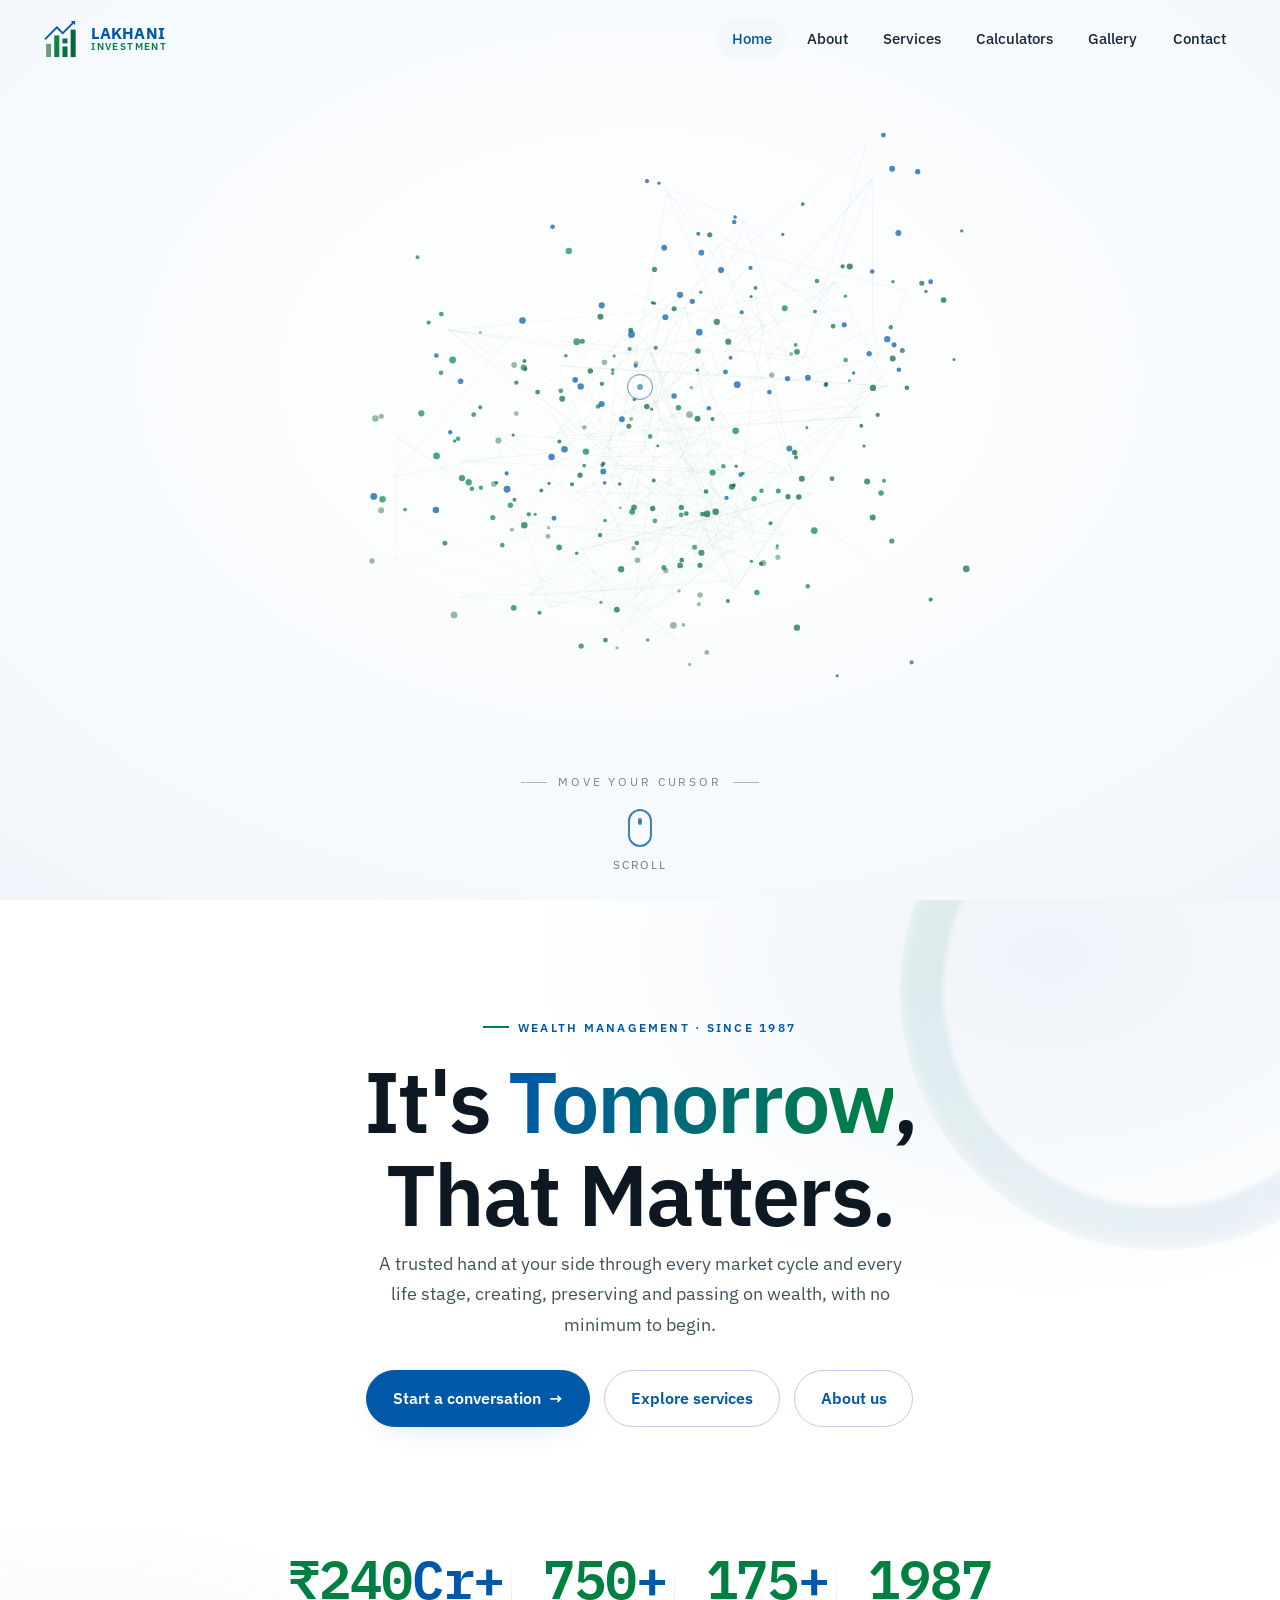
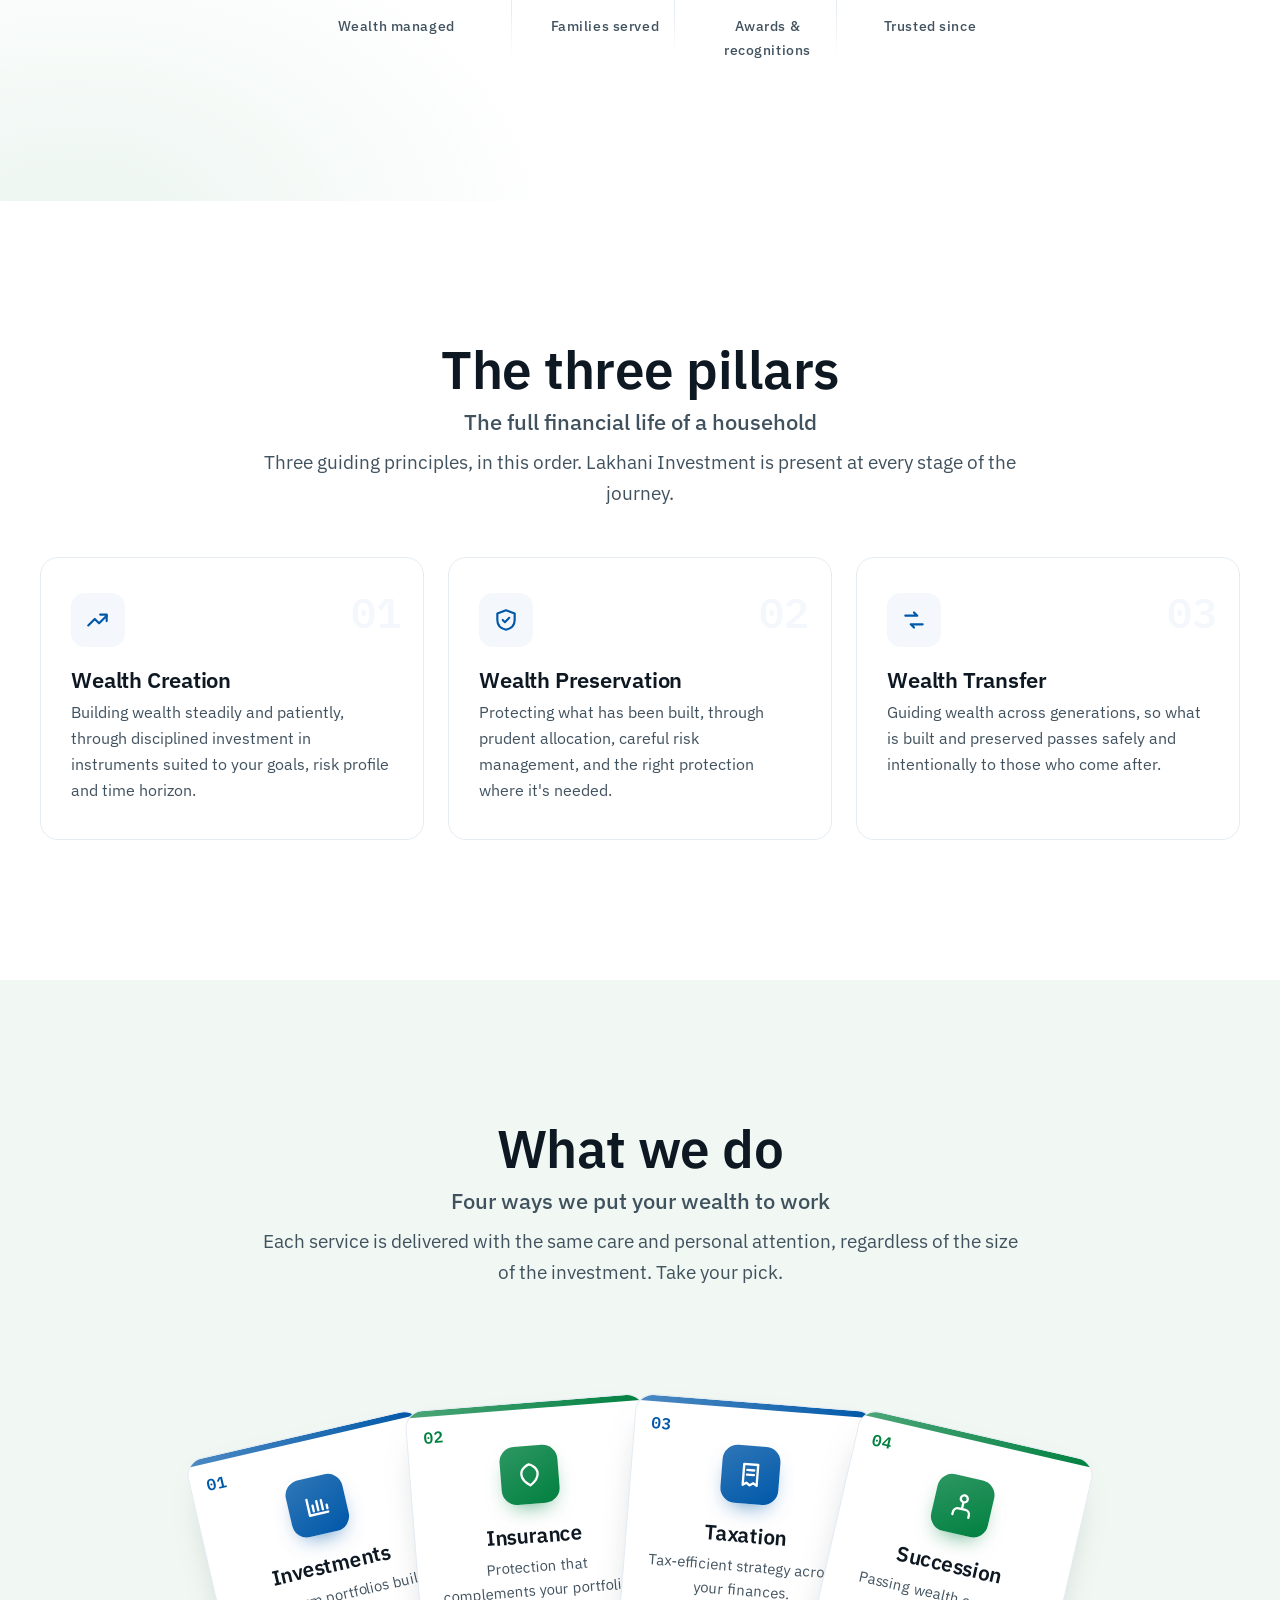
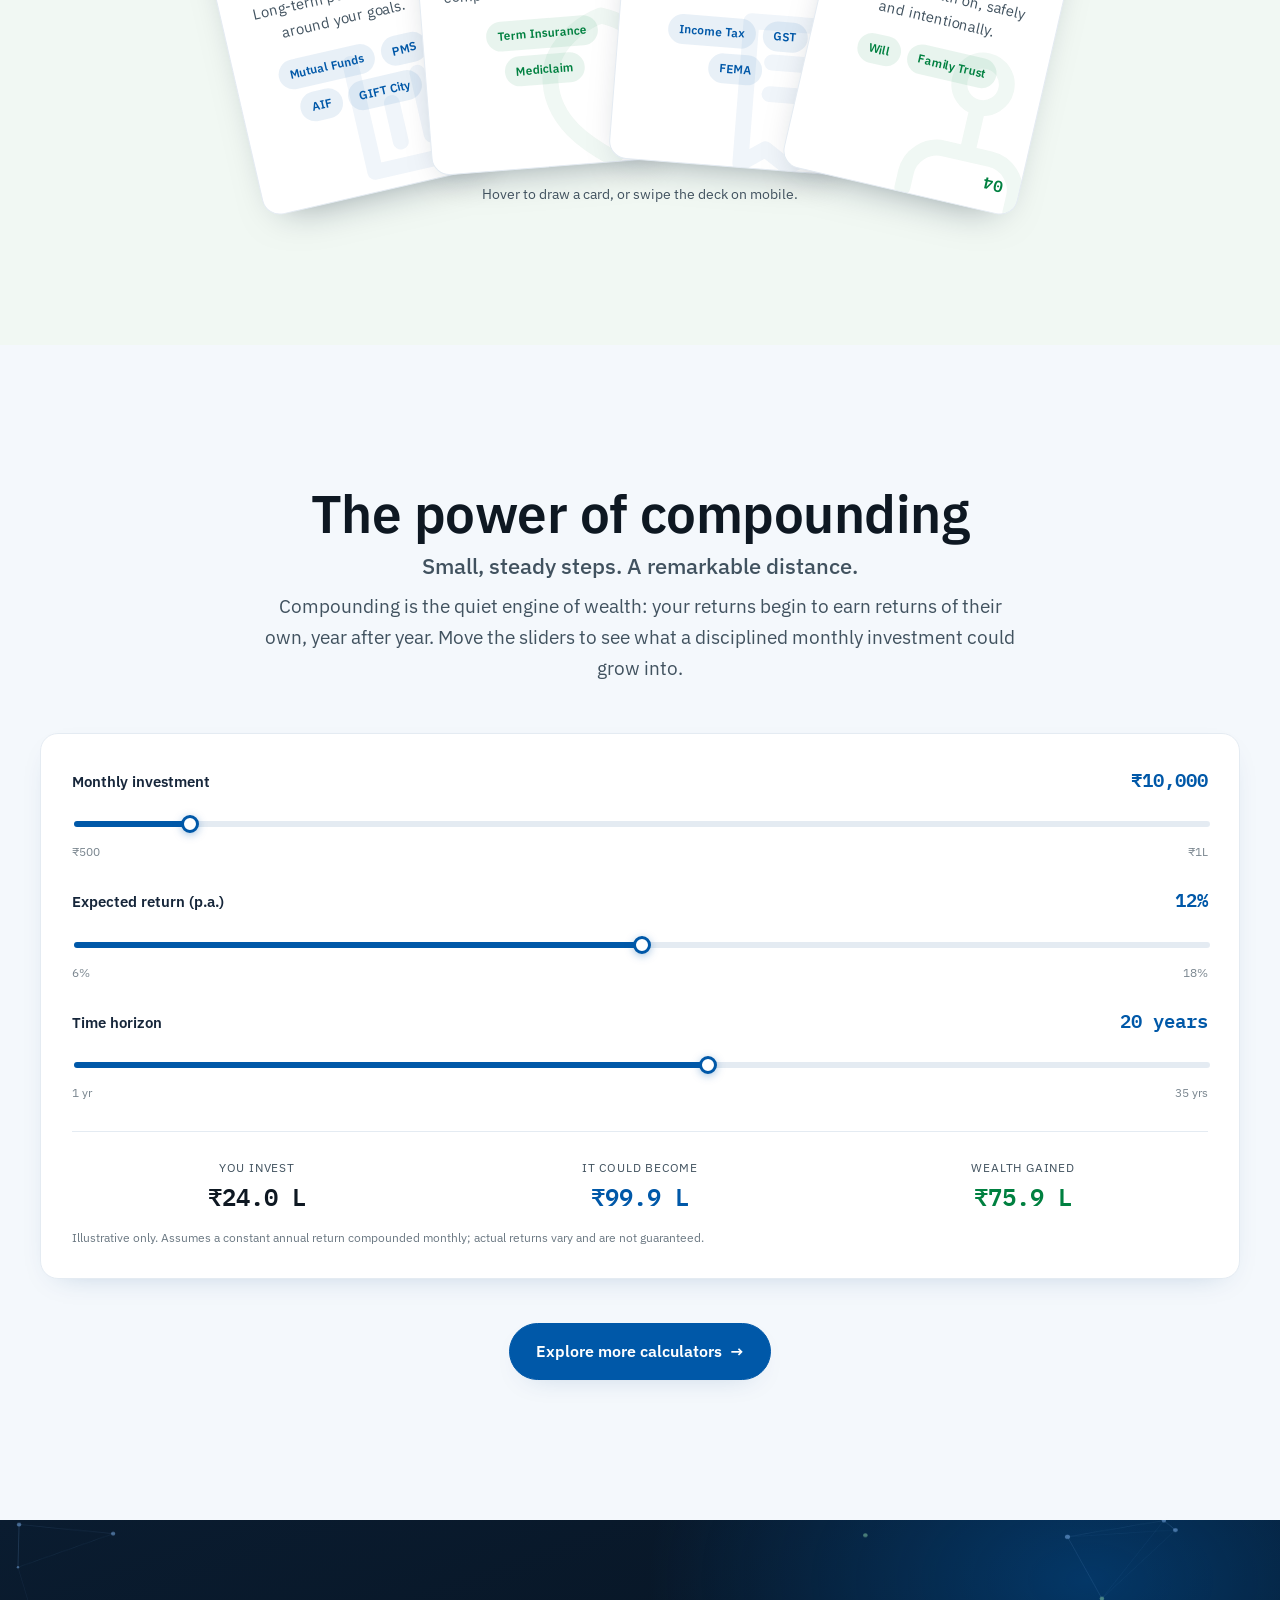
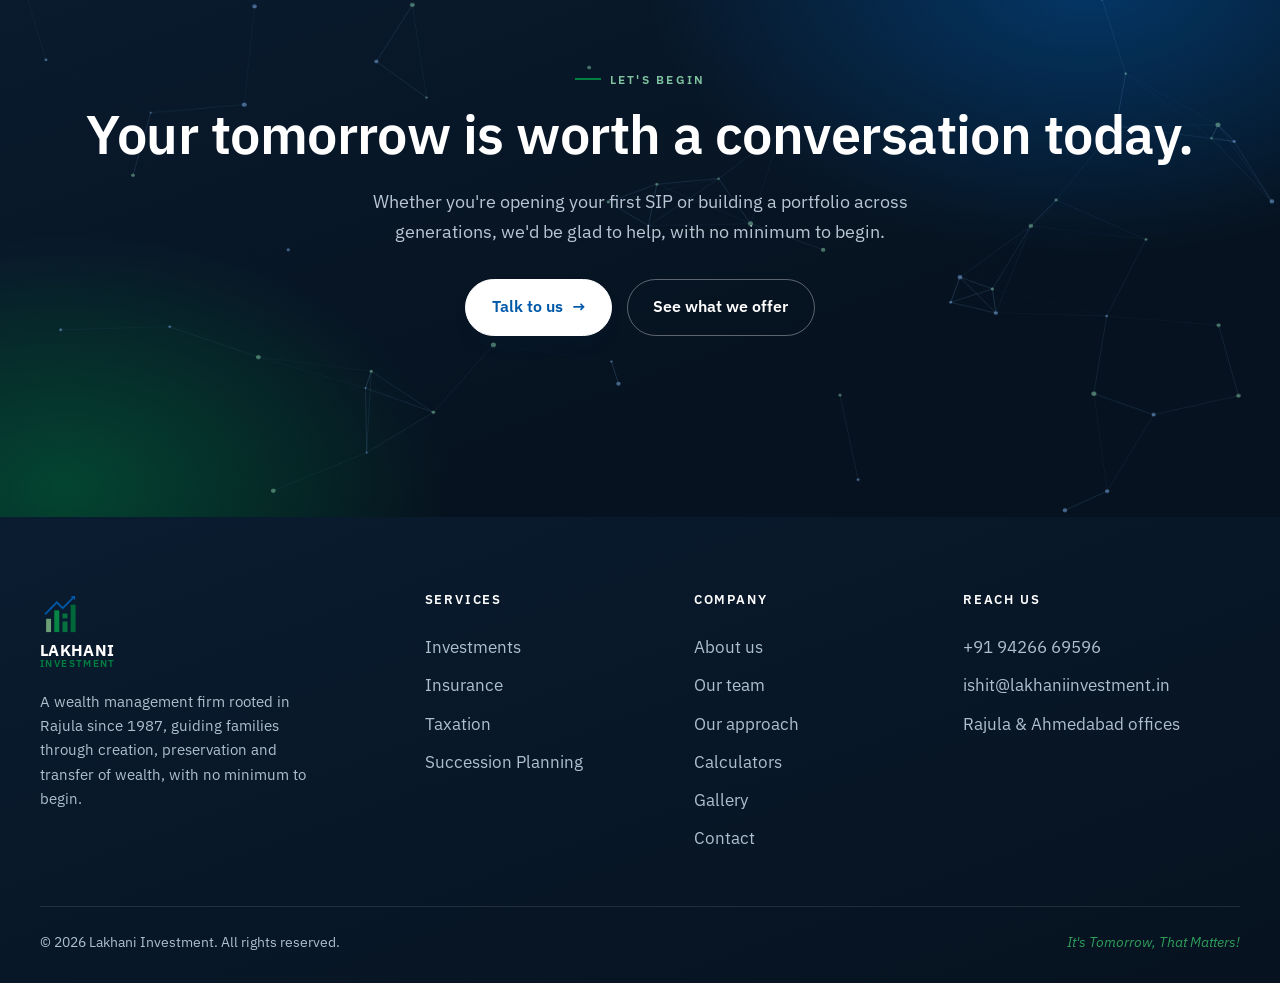
==== commit c1ecc38b: "Add a centre cue marking where the cursor forms the logo Place a small reticle (ring, centre dot, ex" ====
--- a/index.html
+++ b/index.html
@@ -17,6 +17,7 @@
   <!-- ============ INTERACTIVE INTRO ============ -->
   <section class="intro" id="top">
     <canvas id="logo-canvas"></canvas>
+    <span class="center-cue" aria-hidden="true"><span class="ping"></span><span class="ring"></span><span class="dot"></span></span>
     <p class="intro-hint">Move your cursor</p>
     <a class="scroll-cue" href="#hero-content" aria-label="Scroll to content"><span class="mouse"></span>Scroll</a>
   </section>
--- a/css/styles.css
+++ b/css/styles.css
@@ -203,6 +203,33 @@
 }
 .intro-hint::before, .intro-hint::after { content: ""; width: 26px; height: 1px; background: currentColor; opacity: 0.6; }
 @keyframes hintPulse { 0%,100% { opacity: 0.4; } 50% { opacity: 0.7; } }
+
+/* Centre cue: marks the exact spot the cursor should rest for the mark to
+   snap together. Its overall opacity is driven by hero.js (bright when the
+   logo is scattered, fading to nothing as it forms), so it invites the
+   gesture and then gets out of the way. */
+.center-cue {
+  position: absolute; left: 50%; top: 43%; transform: translate(-50%, -50%);
+  z-index: 2; width: 26px; height: 26px; pointer-events: none; opacity: 0;
+  color: var(--blue);
+}
+.center-cue .ring { position: absolute; inset: 0; border-radius: 50%; border: 1.5px solid currentColor; opacity: 0.55; }
+.center-cue .dot {
+  position: absolute; left: 50%; top: 50%; transform: translate(-50%, -50%);
+  width: 6px; height: 6px; border-radius: 50%; background: currentColor;
+}
+.center-cue .ping {
+  position: absolute; inset: 0; border-radius: 50%; border: 1.5px solid currentColor;
+  animation: cuePing 2.4s var(--ease) infinite;
+}
+@keyframes cuePing {
+  0%   { transform: scale(0.55); opacity: 0.6; }
+  70%  { opacity: 0; }
+  100% { transform: scale(2.3); opacity: 0; }
+}
+@media (prefers-reduced-motion: reduce) {
+  .center-cue .ping { animation: none; }
+}
 
 /* ---------- hero message stage ---------- */
 .hero-content {
@@ -1186,3 +1213,344 @@
   .app:hover .app-icon { transform: none; }
   .cw-close:hover { transform: none; }
 }
+
+/* ============================================================
+   GALLERY  ("Welcome to our gallery", a streaming-style library)
+   A dark, cinematic Netflix-like interface: a welcoming billboard
+   carousel that rotates through collections, then a grid where each
+   tile is a "show" (a category). Episodes live inside a show: open a
+   collection to read its description and play any episode in a
+   fullscreen viewer. Keeps the Lakhani palette (blue to green) on ink.
+   ============================================================ */
+
+/* ---- dark page + shared header/footer theming ---- */
+body.gallery-flix { background: #0a0e14; color: #e7edf4; }
+body.gallery-flix .site-header { background: linear-gradient(180deg, rgba(4,7,11,0.72), rgba(4,7,11,0)); }
+body.gallery-flix .site-header.scrolled { background: rgba(9,13,19,0.88); -webkit-backdrop-filter: saturate(150%) blur(14px); backdrop-filter: saturate(150%) blur(14px); box-shadow: 0 1px 0 rgba(255,255,255,0.06), 0 18px 40px -30px #000; }
+body.gallery-flix .nav-links a { color: #d9e2ec; }
+body.gallery-flix .nav-links a:hover, body.gallery-flix .nav-links a.active { color: #fff; background: rgba(255,255,255,0.14); }
+body.gallery-flix .brand .wordmark b { color: #fff; }
+body.gallery-flix .brand .wordmark span { color: var(--green-soft); }
+body.gallery-flix .nav-toggle { background: rgba(255,255,255,0.14); }
+body.gallery-flix .nav-toggle span, body.gallery-flix .nav-toggle span::before, body.gallery-flix .nav-toggle span::after { background: #fff; }
+body.gallery-flix .progress { z-index: 170; }
+
+/* ---- billboard carousel (welcome + rotating collections) ---- */
+.bb { position: relative; min-height: clamp(520px, 88vh, 880px); display: flex; align-items: flex-end; overflow: hidden; isolation: isolate; }
+.bb-art { position: absolute; inset: 0; z-index: 0; background: #0a0e14; }
+.bb-img { position: absolute; inset: 0; width: 100%; height: 100%; object-fit: cover; object-position: center 28%; opacity: 0; transition: opacity 0.9s ease; }
+.bb-img.is-active { opacity: 1; animation: bbKen 8s ease forwards; }
+@keyframes bbKen { from { transform: scale(1.09); } to { transform: scale(1); } }
+.bb-scrim { position: absolute; inset: 0; z-index: 1; background: linear-gradient(90deg, rgba(7,10,15,0.94) 0%, rgba(7,10,15,0.62) 36%, rgba(7,10,15,0) 70%); }
+.bb-scrim-bottom { position: absolute; inset: auto 0 -1px 0; height: 48%; z-index: 1; background: linear-gradient(rgba(10,14,20,0) 0%, #0a0e14 97%); }
+
+.bb-arrow { position: absolute; top: 50%; transform: translateY(-50%); z-index: 4; width: clamp(40px, 4vw, 52px); height: clamp(40px, 4vw, 52px); border-radius: 50%; border: 1px solid rgba(255,255,255,0.22); background: rgba(8,12,18,0.42); color: #fff; cursor: pointer; display: grid; place-items: center; opacity: 0; -webkit-backdrop-filter: blur(4px); backdrop-filter: blur(4px); transition: opacity 0.3s ease, background 0.2s ease, transform 0.3s var(--ease); }
+.bb-arrow svg { width: 24px; height: 24px; }
+.bb:hover .bb-arrow { opacity: 1; }
+.bb-arrow:focus-visible { opacity: 1; outline: 2px solid var(--green-soft); outline-offset: 2px; }
+.bb-arrow:hover { background: rgba(8,12,18,0.72); }
+.bb-prev { left: clamp(10px, 2vw, 22px); }
+.bb-next { right: clamp(10px, 2vw, 22px); }
+.bb-prev:hover { transform: translateY(-50%) translateX(-2px); }
+.bb-next:hover { transform: translateY(-50%) translateX(2px); }
+
+.bb-inner { position: relative; z-index: 2; max-width: none; padding-inline: clamp(20px, 5vw, 64px); padding-top: 116px; padding-bottom: clamp(30px, 6vw, 74px); }
+.bb-welcome { display: flex; align-items: center; gap: 0.6rem; margin: 0 0 0.4rem; }
+.bb-mark { display: inline-grid; place-items: center; width: 1.6rem; height: 1.6rem; border-radius: 5px; background: linear-gradient(135deg, var(--blue), var(--green)); color: #fff; font-weight: 700; font-size: 0.66rem; letter-spacing: 0.02em; font-family: var(--num); }
+.bb-welcome-text { position: relative; font-family: var(--num); font-size: clamp(0.74rem, 1vw, 0.9rem); letter-spacing: 0.28em; text-transform: uppercase; color: #e3ecf4; padding-bottom: 0.5rem; }
+.bb-welcome-text > span { display: inline-block; opacity: 0; transform: translateY(12px); animation: bbWord 0.7s var(--ease) forwards; }
+.bb-welcome-text > span:nth-child(1) { animation-delay: 0.15s; }
+.bb-welcome-text > span:nth-child(2) { animation-delay: 0.28s; }
+.bb-welcome-text > span:nth-child(3) { animation-delay: 0.41s; }
+.bb-welcome-text > span:nth-child(4) { animation-delay: 0.54s; }
+.bb-welcome-text::after { content: ""; position: absolute; left: 0; bottom: 0; height: 2px; width: 100%; border-radius: 2px; background: linear-gradient(90deg, var(--blue), var(--green)); transform: scaleX(0); transform-origin: left; animation: bbLine 0.8s var(--ease) 0.7s forwards; }
+@keyframes bbWord { to { opacity: 1; transform: none; } }
+@keyframes bbLine { to { transform: scaleX(1); } }
+
+.bb-copy.is-in > * { opacity: 0; transform: translateY(18px); animation: bbRise 0.7s var(--ease) forwards; }
+.bb-copy.is-in > *:nth-child(1) { animation-delay: 0.05s; }
+.bb-copy.is-in > *:nth-child(2) { animation-delay: 0.14s; }
+.bb-copy.is-in > *:nth-child(3) { animation-delay: 0.23s; }
+.bb-copy.is-in > *:nth-child(4) { animation-delay: 0.32s; }
+@keyframes bbRise { to { opacity: 1; transform: none; } }
+.bb-kicker { display: block; font-family: var(--num); font-size: 0.7rem; letter-spacing: 0.2em; text-transform: uppercase; color: var(--green-soft); }
+.bb-title { font-size: clamp(2.4rem, 6vw, 5rem); font-weight: 700; line-height: 1.02; letter-spacing: -0.02em; color: #fff; margin: 0.45rem 0 0; max-width: 15ch; text-shadow: 0 4px 30px rgba(0,0,0,0.55); }
+.bb-overview { max-width: 52ch; margin: 1rem 0 0; color: #d6dfe8; font-size: clamp(0.98rem, 1.4vw, 1.12rem); line-height: 1.6; text-shadow: 0 2px 16px rgba(0,0,0,0.5); }
+.bb-meta { margin-top: 0.9rem; font-family: var(--num); font-size: 0.82rem; letter-spacing: 0.03em; color: #aebccb; }
+.bb-actions { display: flex; gap: 0.8rem; margin-top: 1.5rem; flex-wrap: wrap; }
+.bb-btn { display: inline-flex; align-items: center; gap: 0.55rem; font-family: var(--sans); font-weight: 600; font-size: 1rem; padding: 0.8rem 1.6rem; border-radius: 8px; border: 0; cursor: pointer; transition: transform 0.2s var(--ease), background 0.2s ease; }
+.bb-btn svg { width: 1.3rem; height: 1.3rem; }
+.bb-play { background: #fff; color: #0a0e14; }
+.bb-play svg { fill: currentColor; }
+.bb-play:hover { background: rgba(255,255,255,0.82); transform: translateY(-1px); }
+.bb-info { background: rgba(110,128,150,0.42); color: #fff; -webkit-backdrop-filter: blur(4px); backdrop-filter: blur(4px); }
+.bb-info:hover { background: rgba(110,128,150,0.58); transform: translateY(-1px); }
+.bb-btn:focus-visible { outline: 2px solid var(--green-soft); outline-offset: 3px; }
+
+.bb-dots { display: flex; gap: 0.5rem; margin-top: 1.5rem; }
+.bb-dot { width: 26px; height: 4px; padding: 0; border: 0; border-radius: 2px; cursor: pointer; background: rgba(255,255,255,0.28); transition: background 0.25s ease, width 0.25s var(--ease); }
+.bb-dot:hover { background: rgba(255,255,255,0.5); }
+.bb-dot.is-active { width: 40px; background: linear-gradient(90deg, var(--blue), var(--green)); }
+.bb-dot:focus-visible { outline: 2px solid var(--green-soft); outline-offset: 3px; }
+
+/* ---- shelf: collections as posters ---- */
+.shelf { position: relative; z-index: 3; margin-top: clamp(-30px, -2.4vw, -12px); padding-bottom: clamp(30px, 5vw, 60px); }
+.shelf-head { display: flex; align-items: baseline; justify-content: space-between; gap: 1rem; padding: 0 clamp(20px, 5vw, 64px); margin-bottom: clamp(14px, 1.6vw, 22px); }
+.shelf-title { font-size: clamp(1.2rem, 2.4vw, 1.7rem); font-weight: 700; color: #f2f6fa; letter-spacing: -0.01em; margin: 0; }
+.shelf-count { font-family: var(--num); font-size: 0.74rem; letter-spacing: 0.04em; color: #7e8f9f; white-space: nowrap; }
+.shelf-grid { display: grid; grid-template-columns: repeat(auto-fill, minmax(clamp(260px, 30vw, 360px), 1fr)); gap: clamp(14px, 1.6vw, 22px); padding: 0 clamp(20px, 5vw, 64px); }
+
+.show-card { position: relative; background: none; border: 0; padding: 0; cursor: pointer; color: inherit; font: inherit; text-align: left; border-radius: 10px; transition: transform 0.32s var(--ease); }
+.show-card:focus-visible { outline: 2px solid var(--green-soft); outline-offset: 4px; }
+.sc-thumb { position: relative; display: block; aspect-ratio: 16 / 9; border-radius: 10px; overflow: hidden; background: #121922; box-shadow: 0 14px 30px -18px rgba(0,0,0,0.85); }
+.sc-img { width: 100%; height: 100%; object-fit: cover; display: block; opacity: 0; transform: scale(1.04); transition: opacity 0.6s ease, transform 0.6s var(--ease); }
+.sc-img.is-loaded { opacity: 1; transform: scale(1); }
+.sc-grad { position: absolute; inset: 0; background: linear-gradient(rgba(4,7,11,0) 36%, rgba(4,7,11,0.9)); }
+.sc-cta { position: absolute; top: 12px; right: 12px; font-family: var(--sans); font-size: 0.74rem; font-weight: 600; color: #0a0e14; background: rgba(255,255,255,0.92); padding: 0.3rem 0.62rem; border-radius: 5px; opacity: 0; transform: translateY(-6px); transition: opacity 0.25s ease, transform 0.25s var(--ease); }
+.sc-body { position: absolute; left: 0; right: 0; bottom: 0; padding: clamp(0.9rem, 1.6vw, 1.3rem); display: flex; flex-direction: column; gap: 0.22rem; }
+.sc-kicker { font-family: var(--num); font-size: 0.64rem; letter-spacing: 0.2em; text-transform: uppercase; color: var(--green-soft); }
+.sc-name { font-size: clamp(1.15rem, 1.8vw, 1.5rem); font-weight: 700; color: #fff; line-height: 1.12; }
+.sc-meta { font-family: var(--num); font-size: 0.72rem; letter-spacing: 0.05em; color: #b7c5d3; }
+
+/* ---- placeholder note ---- */
+.flix-note { text-align: center; margin: 0; padding: clamp(18px, 3vw, 30px) 20px clamp(28px, 5vw, 50px); font-family: var(--num); font-size: 0.72rem; letter-spacing: 0.06em; color: #5e6f80; background: #0a0e14; }
+
+/* ---- title (show) modal ---- */
+.smodal { position: fixed; inset: 0; z-index: 150; display: flex; align-items: flex-start; justify-content: center; padding: clamp(20px, 5vh, 60px) 16px 40px; overflow-y: auto; opacity: 0; visibility: hidden; transition: opacity 0.3s ease, visibility 0.3s; }
+.smodal.open { opacity: 1; visibility: visible; }
+.smodal-scrim { position: fixed; inset: 0; background: rgba(4,7,11,0.8); -webkit-backdrop-filter: blur(6px); backdrop-filter: blur(6px); }
+.smodal-card { position: relative; width: min(900px, 100%); background: #0f151d; border-radius: 12px; overflow: hidden; box-shadow: 0 50px 120px -30px rgba(0,0,0,0.85); transform: translateY(28px) scale(0.985); opacity: 0; transition: transform 0.38s var(--ease), opacity 0.38s var(--ease); }
+.smodal.open .smodal-card { transform: none; opacity: 1; }
+.smodal-x { position: absolute; top: 14px; right: 14px; z-index: 4; width: 42px; height: 42px; border-radius: 50%; border: 0; background: rgba(8,12,18,0.72); color: #fff; cursor: pointer; display: grid; place-items: center; transition: background 0.2s ease, transform 0.3s var(--ease); }
+.smodal-x:hover { background: rgba(8,12,18,0.96); transform: rotate(90deg); }
+.smodal-x svg { width: 20px; height: 20px; }
+.smodal-hero { position: relative; aspect-ratio: 16 / 8; background: #0a0e14; }
+.smodal-back { width: 100%; height: 100%; object-fit: cover; object-position: center 30%; opacity: 0; transition: opacity 0.6s ease; }
+.smodal-back.is-loaded { opacity: 1; }
+.smodal-fade { position: absolute; inset: 0; background: linear-gradient(rgba(15,21,29,0) 28%, rgba(15,21,29,0.97) 97%), linear-gradient(90deg, rgba(15,21,29,0.72), rgba(15,21,29,0) 62%); }
+.smodal-head { position: absolute; left: 0; right: 0; bottom: 0; padding: clamp(18px, 3vw, 36px); }
+.sm-kicker { font-family: var(--num); font-size: 0.66rem; letter-spacing: 0.2em; text-transform: uppercase; color: var(--green-soft); }
+.sm-title { font-size: clamp(1.7rem, 4vw, 2.8rem); font-weight: 700; color: #fff; margin: 0.4rem 0 0; letter-spacing: -0.01em; }
+.sm-actions { margin-top: 1.1rem; }
+.sm-play { display: inline-flex; align-items: center; gap: 0.5rem; background: #fff; color: #0a0e14; font-weight: 600; font-size: 0.98rem; padding: 0.62rem 1.5rem; border: 0; border-radius: 7px; cursor: pointer; transition: background 0.2s ease, transform 0.2s var(--ease); }
+.sm-play svg { width: 1.2rem; height: 1.2rem; fill: currentColor; margin-left: 1px; }
+.sm-play:hover { background: rgba(255,255,255,0.82); transform: translateY(-1px); }
+.sm-play:focus-visible { outline: 2px solid var(--green-soft); outline-offset: 3px; }
+.smodal-body { padding: clamp(18px, 3vw, 36px); }
+.sm-meta { font-family: var(--num); font-size: 0.8rem; color: #9fb0c0; letter-spacing: 0.03em; }
+.sm-synopsis { margin: 0.9rem 0 0; color: #cdd8e2; line-height: 1.65; max-width: 64ch; }
+.sm-eps-head { display: flex; align-items: baseline; justify-content: space-between; gap: 1rem; margin: 1.9rem 0 0.4rem; border-top: 1px solid rgba(255,255,255,0.08); padding-top: 1.3rem; }
+.sm-eps-head h3 { font-size: 1.15rem; color: #fff; margin: 0; }
+.sm-eps-show { font-family: var(--num); font-size: 0.74rem; color: #7e8f9f; letter-spacing: 0.04em; }
+.sm-list { list-style: none; margin: 0.4rem 0 0; padding: 0; }
+.eitem { display: grid; grid-template-columns: 2rem clamp(120px, 22vw, 168px) 1fr; gap: clamp(12px, 2vw, 22px); align-items: center; padding: 1rem 0.6rem; border-radius: 8px; cursor: pointer; border-top: 1px solid rgba(255,255,255,0.06); transition: background 0.2s ease; }
+.eitem:first-child { border-top: 0; }
+.eitem:hover, .eitem:focus-visible { background: rgba(255,255,255,0.05); outline: none; }
+.ei-no { font-family: var(--num); font-size: 1.1rem; color: #8295a6; text-align: center; }
+.ei-thumb { position: relative; aspect-ratio: 16 / 9; border-radius: 6px; overflow: hidden; background: #121922; }
+.ei-thumb img { width: 100%; height: 100%; object-fit: cover; display: block; }
+.ei-play { position: absolute; inset: 0; display: grid; place-items: center; background: rgba(4,7,11,0.28); opacity: 0; transition: opacity 0.25s ease; }
+.ei-play svg { width: 32px; height: 32px; fill: #fff; filter: drop-shadow(0 2px 6px rgba(0,0,0,0.5)); }
+.eitem:hover .ei-play, .eitem:focus-visible .ei-play { opacity: 1; }
+.ei-body { min-width: 0; }
+.ei-top { display: flex; align-items: baseline; justify-content: space-between; gap: 0.8rem; }
+.ei-title { font-weight: 600; color: #f1f5f9; font-size: 1rem; }
+.ei-year { font-family: var(--num); font-size: 0.72rem; color: #8295a6; white-space: nowrap; }
+.ei-note { margin: 0.25rem 0 0; color: #9fb0c0; font-size: 0.9rem; line-height: 1.5; }
+
+/* ---- fullscreen episode viewer ---- */
+.lightbox { position: fixed; inset: 0; z-index: 160; display: flex; align-items: center; justify-content: center; padding: clamp(16px, 4vw, 56px); background: rgba(5,8,13,0.92); -webkit-backdrop-filter: blur(12px); backdrop-filter: blur(12px); opacity: 0; visibility: hidden; transition: opacity 0.4s var(--ease), visibility 0.4s; }
+.lightbox.open { opacity: 1; visibility: visible; }
+.lb-stage { position: relative; width: 100%; max-width: min(1080px, 92vw); display: flex; flex-direction: column; align-items: center; gap: 1.1rem; transform: scale(0.96); transition: transform 0.45s var(--ease); }
+.lightbox.open .lb-stage { transform: none; }
+.lb-figure { position: relative; display: flex; max-height: 72vh; }
+.lb-img { display: block; max-width: 100%; max-height: 72vh; width: auto; height: auto; border-radius: 6px; box-shadow: 0 44px 100px -34px rgba(0,0,0,0.85); background: #0c1a28; opacity: 0; transition: opacity 0.35s ease; }
+.lb-img.is-loaded { opacity: 1; }
+.lb-cap { text-align: center; color: #dce6f0; max-width: 640px; }
+.lb-tag { font-family: var(--num); font-size: 0.7rem; letter-spacing: 0.2em; text-transform: uppercase; color: #7fb0e0; }
+.lb-title { color: #fff; font-size: clamp(1.15rem, 2.4vw, 1.4rem); font-weight: 600; margin: 0.28rem 0 0.32rem; }
+.lb-note { font-size: 0.95rem; color: #aebccb; line-height: 1.55; margin: 0; }
+.lb-count { display: block; font-family: var(--num); font-size: 0.72rem; letter-spacing: 0.12em; color: #7f93a6; margin-top: 0.7rem; }
+.lb-btn { position: absolute; z-index: 2; width: 52px; height: 52px; border-radius: 50%; border: 1px solid rgba(255,255,255,0.25); background: rgba(255,255,255,0.08); color: #fff; cursor: pointer; display: grid; place-items: center; transition: background 0.25s ease, transform 0.3s var(--ease), border-color 0.25s ease; }
+.lb-btn:hover { background: rgba(255,255,255,0.22); border-color: rgba(255,255,255,0.5); }
+.lb-btn:focus-visible { outline: 2px solid var(--green-soft); outline-offset: 3px; }
+.lb-btn svg { width: 22px; height: 22px; }
+.lb-prev { left: clamp(8px, 2.5vw, 26px); top: 50%; transform: translateY(-50%); }
+.lb-prev:hover { transform: translateY(-50%) translateX(-3px); }
+.lb-next { right: clamp(8px, 2.5vw, 26px); top: 50%; transform: translateY(-50%); }
+.lb-next:hover { transform: translateY(-50%) translateX(3px); }
+.lb-close { top: clamp(10px, 2.5vw, 24px); right: clamp(10px, 2.5vw, 24px); width: 46px; height: 46px; }
+.lb-close:hover { transform: rotate(90deg); }
+
+/* ---- hover affordances (fine pointers only) ---- */
+@media (hover: hover) and (pointer: fine) {
+  .show-card:hover, .show-card:focus-visible { transform: translateY(-4px); }
+  .show-card:hover .sc-img, .show-card:focus-visible .sc-img { transform: scale(1.06); }
+  .show-card:hover .sc-cta, .show-card:focus-visible .sc-cta { opacity: 1; transform: none; }
+  .show-card:hover .sc-thumb, .show-card:focus-visible .sc-thumb { box-shadow: 0 26px 52px -22px rgba(0,0,0,0.92); outline: 2px solid rgba(255,255,255,0.16); }
+}
+/* touch: CTA always visible, no carousel arrows */
+@media (hover: none) {
+  .sc-cta { opacity: 1; transform: none; }
+  .bb-arrow { display: none; }
+}
+
+/* ---- responsive ---- */
+@media (max-width: 760px) {
+  .bb { min-height: clamp(460px, 78vh, 660px); }
+  .bb-scrim { background: linear-gradient(0deg, rgba(7,10,15,0.96) 2%, rgba(7,10,15,0.4) 52%, rgba(7,10,15,0.1) 100%); }
+  .bb-title { max-width: none; }
+  .bb-overview { display: -webkit-box; -webkit-line-clamp: 3; -webkit-box-orient: vertical; overflow: hidden; }
+  .bb-btn { flex: 1 1 auto; justify-content: center; }
+  .bb-arrow { display: none; }
+  .shelf-grid { grid-template-columns: 1fr; }
+  .eitem { grid-template-columns: 110px 1fr; gap: 12px; padding: 0.8rem 0.4rem; }
+  .ei-no { display: none; }
+  .lb-btn { width: 44px; height: 44px; }
+  .lb-prev { left: 6px; } .lb-next { right: 6px; }
+}
+@media (max-width: 760px) {
+  body.gallery-flix .nav-links { background: #0d131b; }
+}
+
+/* ---- reduced motion ---- */
+@media (prefers-reduced-motion: reduce) {
+  .bb-img, .bb-img.is-active { animation: none !important; transform: none !important; transition: opacity 0.2s ease; }
+  .bb-welcome-text > span { animation: none; opacity: 1; transform: none; }
+  .bb-welcome-text::after { animation: none; transform: scaleX(1); }
+  .bb-copy.is-in > * { animation: none; opacity: 1; transform: none; }
+  .show-card, .show-card:hover, .show-card:focus-visible { transition: none; transform: none; }
+  .smodal-card { transition: opacity 0.2s ease; transform: none; }
+  .lb-stage { transition: none; transform: none; }
+  .reveal { transition: none; }
+}
+
+/* ======================================================================
+   SERVICES PAGE - "The Quartet" (a polyptych of expanding panels)
+   Scoped to body.quartet-page
+   ====================================================================== */
+body.quartet-page { --gold: #cbab66; background: #0a1320; color: #eef2f7; }
+
+/* dark header theming */
+body.quartet-page .site-header { background: linear-gradient(180deg, rgba(6,10,18,0.72), rgba(6,10,18,0)); }
+body.quartet-page .site-header.scrolled {
+  background: rgba(9,15,26,0.9);
+  -webkit-backdrop-filter: saturate(150%) blur(14px); backdrop-filter: saturate(150%) blur(14px);
+  box-shadow: 0 1px 0 rgba(255,255,255,0.06), 0 18px 40px -30px #000;
+}
+body.quartet-page .nav-links a { color: #d9e2ec; }
+body.quartet-page .nav-links a:hover, body.quartet-page .nav-links a.active { color: #fff; background: rgba(255,255,255,0.12); }
+body.quartet-page .brand .wordmark b { color: #fff; }
+body.quartet-page .brand .wordmark span { color: var(--green-soft); }
+body.quartet-page .nav-toggle { background: rgba(255,255,255,0.12); }
+body.quartet-page .nav-toggle span, body.quartet-page .nav-toggle span::before, body.quartet-page .nav-toggle span::after { background: #fff; }
+body.quartet-page .progress { z-index: 170; }
+
+/* stage */
+.quartet-stage {
+  min-height: 100dvh;
+  display: flex; flex-direction: column;
+  gap: clamp(22px, 4vh, 40px);
+  padding: clamp(98px, 14vh, 150px) clamp(16px, 4vw, 56px) clamp(40px, 6vh, 70px);
+}
+.quartet-head { text-align: center; max-width: 820px; margin: 0 auto; }
+.qh-kicker { font-family: var(--num); font-size: 0.72rem; letter-spacing: 0.3em; text-transform: uppercase; color: var(--gold); }
+.qh-title {
+  font-family: var(--display); font-weight: 700;
+  font-size: clamp(1.7rem, 4.5vw, 3rem); line-height: 1.08; letter-spacing: -0.01em;
+  color: #fff; margin: 12px 0 10px;
+}
+.qh-sub { color: #aebccd; font-size: clamp(0.98rem, 1.6vw, 1.1rem); line-height: 1.6; max-width: 660px; margin: 0 auto; }
+
+/* the polyptych */
+.quartet { flex: 1; display: flex; gap: 10px; min-height: min(62vh, 600px); }
+
+.qpanel {
+  position: relative;
+  flex: 1 1 0; min-width: 0; overflow: hidden;
+  display: block;
+  text-decoration: none; color: inherit;
+  border: 1px solid rgba(203,171,102,0.22);
+  border-radius: 16px;
+  background: linear-gradient(165deg, #0e2f57 0%, #07182e 100%);
+  padding: clamp(18px, 1.6vw, 26px);
+  flex-grow: 1;
+  transition: flex-grow 0.55s var(--ease), box-shadow 0.45s var(--ease), border-color 0.45s var(--ease), background 0.45s var(--ease);
+}
+.qpanel.is-green { background: linear-gradient(165deg, #0d5234 0%, #062318 100%); }
+
+.quartet:hover .qpanel:not(:hover):not(:focus-visible),
+.quartet:focus-within .qpanel:not(:hover):not(:focus-visible) { flex-grow: 0.72; }
+.qpanel:hover, .qpanel:focus-visible {
+  flex-grow: 3.2;
+  border-color: rgba(203,171,102,0.62);
+  box-shadow: 0 36px 70px -34px rgba(0,0,0,0.75);
+}
+.qpanel:focus-visible { outline: 2px solid var(--gold); outline-offset: 3px; }
+
+/* resting anchors */
+.qp-index {
+  position: absolute; top: clamp(16px,1.6vw,24px); left: clamp(18px,1.6vw,26px);
+  font-family: var(--num); font-size: 0.82rem; letter-spacing: 0.12em; color: var(--gold);
+}
+.qp-icon {
+  position: absolute; top: clamp(14px,1.6vw,22px); right: clamp(16px,1.6vw,24px);
+  display: inline-flex; color: var(--gold); opacity: 0.85;
+}
+.qp-icon svg { width: 24px; height: 24px; }
+
+/* bottom-anchored content */
+.qp-base {
+  position: absolute; left: clamp(18px,1.6vw,26px); right: clamp(18px,1.6vw,26px); bottom: clamp(18px,1.6vw,26px);
+  display: flex; flex-direction: column;
+}
+.qp-name {
+  font-family: var(--display); font-weight: 700;
+  font-size: clamp(1.25rem, 1.9vw, 1.95rem); line-height: 1.04; letter-spacing: -0.01em;
+  color: #fff;
+}
+.qp-rule { height: 2px; width: 36px; background: var(--gold); margin-top: 14px; transition: width 0.45s var(--ease); }
+.qpanel:hover .qp-rule, .qpanel:focus-visible .qp-rule { width: 66px; }
+
+.qp-detail {
+  max-height: 0; opacity: 0; overflow: hidden;
+  transition: max-height 0.55s var(--ease), opacity 0.45s var(--ease);
+}
+.qpanel:hover .qp-detail, .qpanel:focus-visible .qp-detail { max-height: 380px; opacity: 1; }
+
+.qp-head {
+  display: block; margin-top: 18px;
+  font-family: var(--display); font-weight: 600; font-size: 1.04rem; line-height: 1.2; color: #fff;
+}
+.qp-lead { display: block; margin-top: 10px; color: #b9c6d6; font-size: 0.9rem; line-height: 1.55; }
+.qp-list { list-style: none; margin: 16px 0 0; padding: 0; display: flex; flex-wrap: wrap; gap: 6px; }
+.qp-list li {
+  font-family: var(--num); font-size: 0.68rem; letter-spacing: 0.04em; color: #d6e0ec;
+  border: 1px solid rgba(203,171,102,0.38); border-radius: 999px; padding: 4px 10px; white-space: nowrap;
+}
+.qp-enter {
+  display: inline-flex; align-items: center; gap: 8px; margin-top: 18px;
+  font-family: var(--num); font-weight: 600; font-size: 0.72rem; letter-spacing: 0.1em; text-transform: uppercase;
+  color: var(--gold);
+}
+.qp-enter .arr { transition: transform 0.25s var(--ease); }
+.qpanel:hover .qp-enter .arr, .qpanel:focus-visible .qp-enter .arr { transform: translateX(4px); }
+
+/* tablet + mobile: stack into a readable column, all detail shown */
+@media (max-width: 860px) {
+  .quartet-stage { min-height: 0; }
+  .quartet { flex-direction: column; min-height: 0; gap: 12px; }
+  .qpanel { flex: none; padding: 46px clamp(20px,5vw,26px) 24px; }
+  .qp-icon { opacity: 1; }
+  .qp-base { position: static; }
+  .qp-rule { width: 66px; }
+  .qp-detail { max-height: none; opacity: 1; overflow: visible; }
+}
+
+/* reduced motion: drop the animated reveal, keep it fully usable */
+@media (prefers-reduced-motion: reduce) {
+  body.quartet-page .qpanel,
+  body.quartet-page .qp-rule,
+  body.quartet-page .qp-detail,
+  body.quartet-page .qp-enter .arr { transition: none; }
+}
